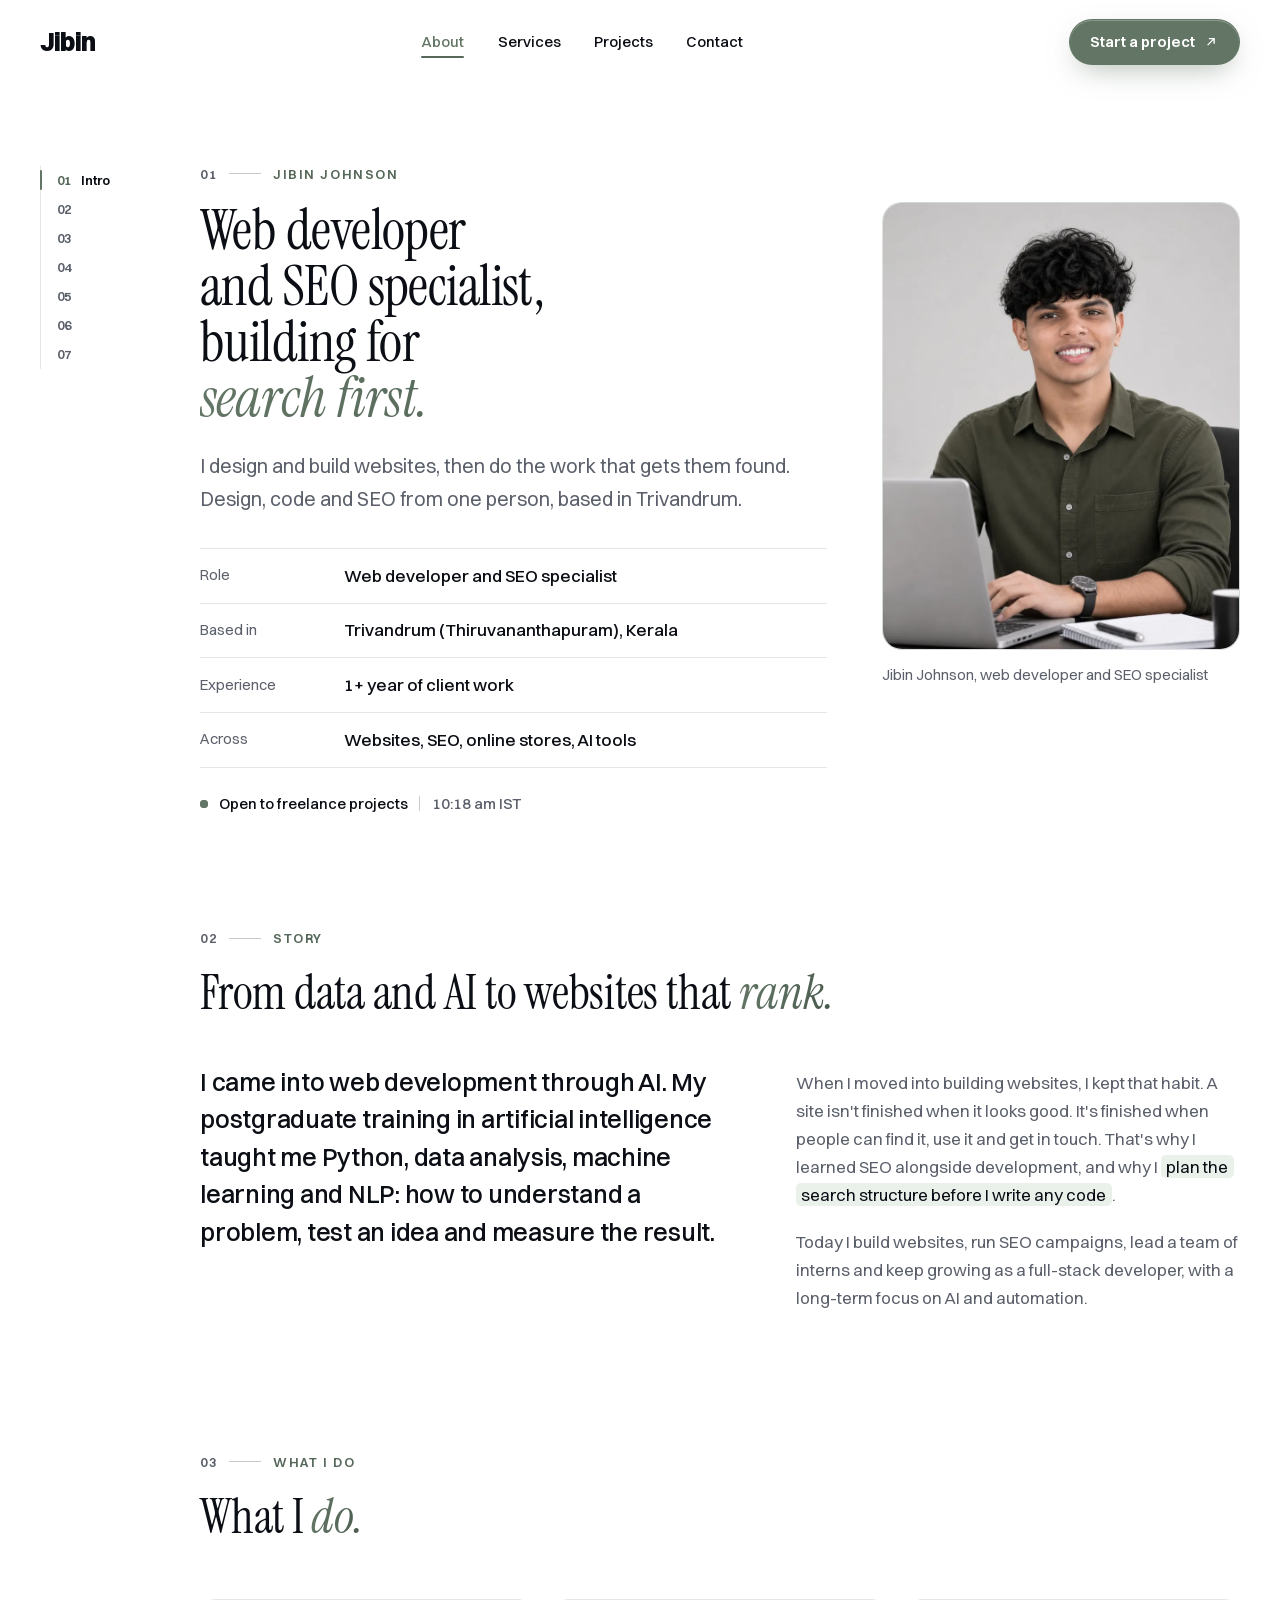
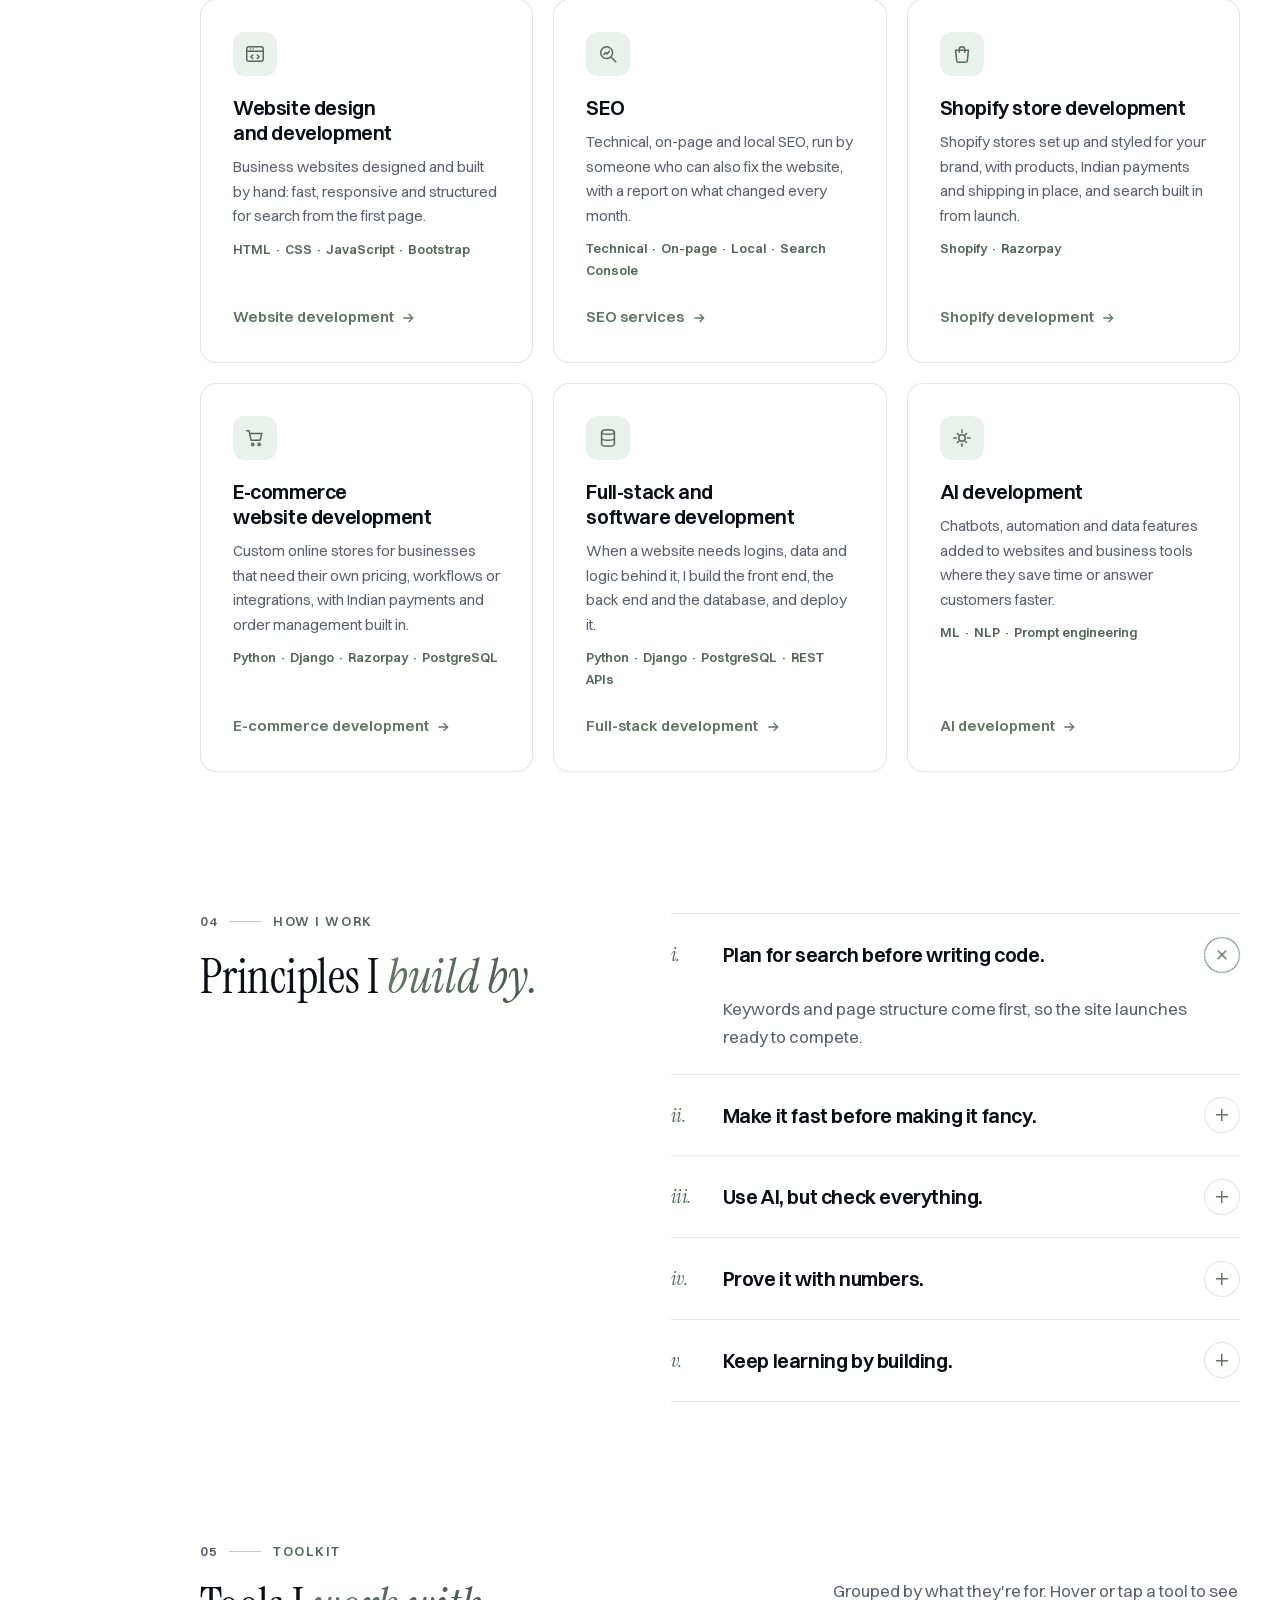
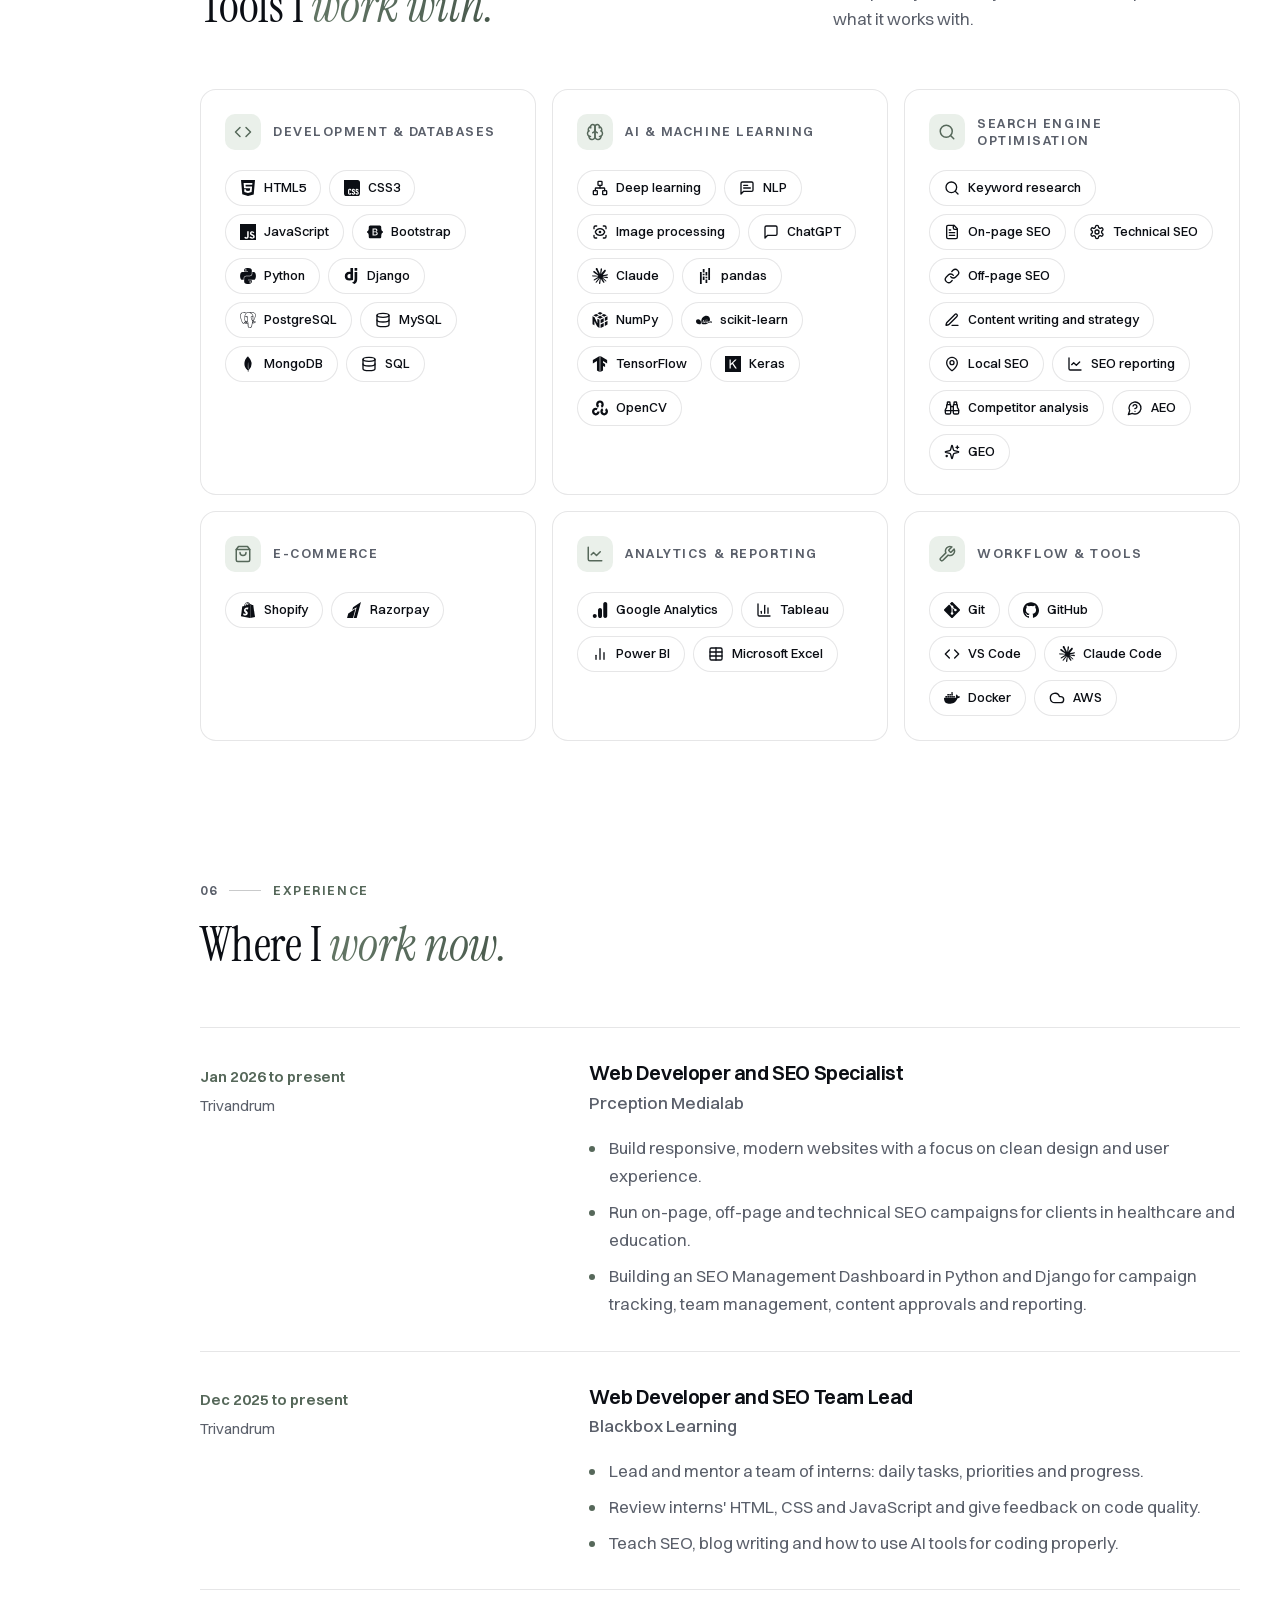
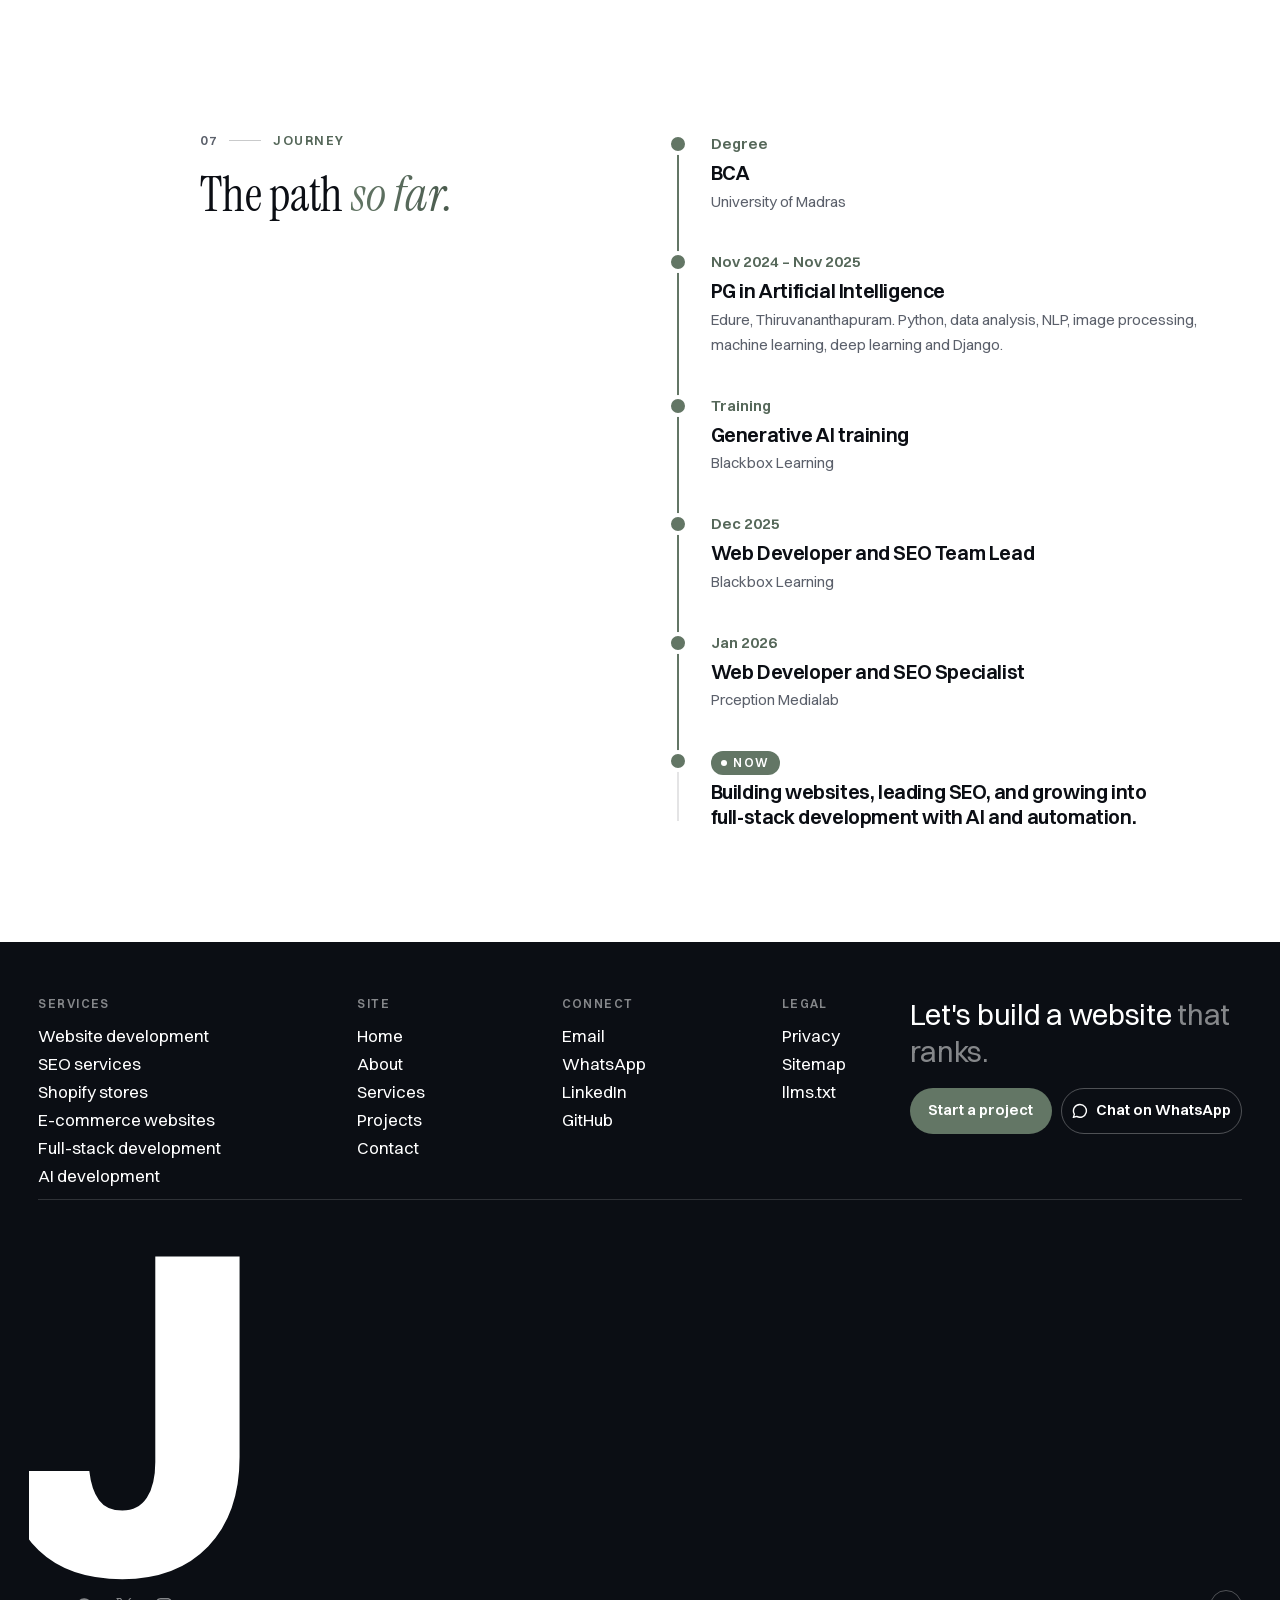
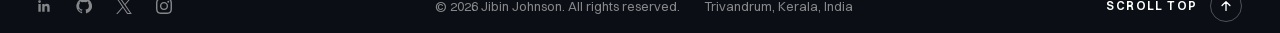
==== about/index.html @ 83ffc06e "Site-wide consistency audit, footer alignment, Process wave, Stack section - Footer: equal left/righ" ====
<!DOCTYPE html>
<html lang="en-IN">
<head>
<meta charset="utf-8">
<script async src="https://www.googletagmanager.com/gtm.js?id=GTM-P5QZBS27"></script>
<script>
  window.dataLayer = window.dataLayer || [];
  function gtag(){dataLayer.push(arguments);}
  gtag('js', new Date());
</script>
<meta name="viewport" content="width=device-width, initial-scale=1">
<title>About | Web Developer &amp; SEO Specialist in Trivandrum</title>
<meta name="description" content="Web developer and SEO specialist in Trivandrum, Kerala. BCA graduate with a postgraduate diploma in AI, building SEO-first websites and web applications.">
<meta name="robots" content="index, follow, max-image-preview:large">
<link rel="canonical" href="https://jibinjohnson.in/about/">
<meta name="author" content="Jibin Johnson">
<meta name="theme-color" content="#FFFFFF">
<meta property="og:type" content="website">
<meta property="og:locale" content="en_IN">
<meta property="og:site_name" content="Jibin Johnson">
<meta property="og:title" content="About | Web Developer &amp; SEO Specialist in Trivandrum">
<meta property="og:description" content="Web developer and SEO specialist in Trivandrum, Kerala. BCA graduate with a postgraduate diploma in AI, building SEO-first websites and web applications.">
<meta property="og:url" content="https://jibinjohnson.in/about/">
<meta property="og:image" content="https://jibinjohnson.in/assets/img/og.png?v=2">
<meta property="og:image:width" content="1200">
<meta property="og:image:height" content="630">
<meta name="twitter:card" content="summary_large_image">
<link rel="icon" href="../assets/img/favicon.svg?v=2" type="image/svg+xml">
<link rel="preload" href="../assets/fonts/Switzer-Variable.woff2" as="font" type="font/woff2" crossorigin>
<link rel="preload" href="../assets/fonts/InstrumentSerif-Regular.woff2" as="font" type="font/woff2" crossorigin>
<link rel="stylesheet" href="../assets/css/main.css?v=200">
<link rel="stylesheet" href="../assets/css/about.css?v=19">
<script>document.documentElement.className='js'</script>
<script type="application/ld+json">{"@context":"https://schema.org","@graph":[{"@type":"WebSite","@id":"https://jibinjohnson.in/#website","url":"https://jibinjohnson.in/","name":"Jibin Johnson","inLanguage":"en-IN","publisher":{"@id":"https://jibinjohnson.in/#person"}},{"@type":"Person","@id":"https://jibinjohnson.in/#person","name":"Jibin Johnson","url":"https://jibinjohnson.in/","image":"https://jibinjohnson.in/assets/img/about-portrait.webp","jobTitle":"Web Developer and SEO Specialist","email":"jibinjohnsoninfo@gmail.com","telephone":"+917736208172","address":{"@type":"PostalAddress","addressLocality":"Thiruvananthapuram","addressRegion":"Kerala","addressCountry":"IN"},"worksFor":[{"@type":"Organization","name":"Prception Medialab","url":"https://prception.in/"},{"@type":"Organization","name":"Blackbox Learning","url":"https://blackboxlearning.in/"}],"alumniOf":[{"@type":"CollegeOrUniversity","name":"University of Madras"},{"@type":"EducationalOrganization","name":"Edure"}],"knowsAbout":["Web development","Search engine optimisation","Shopify","E-commerce development","Python","Django","Machine learning","Artificial intelligence"],"sameAs":["https://www.linkedin.com/in/jibinjohnson/","https://github.com/Jibinjohnson11","https://x.com/jibinjohnsonn","https://www.instagram.com/jibinjohnson.in/"]},{"@type":"AboutPage","@id":"https://jibinjohnson.in/about/#webpage","url":"https://jibinjohnson.in/about/","name":"About | Web Developer & SEO Specialist in Trivandrum","description":"Web developer and SEO specialist in Trivandrum, Kerala. BCA graduate with a postgraduate diploma in AI, building SEO-first websites and web applications.","isPartOf":{"@id":"https://jibinjohnson.in/#website"},"inLanguage":"en-IN","mainEntity":{"@id":"https://jibinjohnson.in/#person"}},{"@type":"BreadcrumbList","itemListElement":[{"@type":"ListItem","position":1,"name":"Home","item":"https://jibinjohnson.in/"},{"@type":"ListItem","position":2,"name":"About","item":"https://jibinjohnson.in/about/"}]}]}</script>
</head>
<body>
<a class="skip" href="#main">Skip to content</a>
<header class="head"><div class="head-in">
<a class="brand" href="../" aria-label="Jibin Johnson, home">Jibin</a>
<nav class="nav" aria-label="Main"><a href="../about/" aria-current="page">About</a><a href="../services/">Services</a><a href="../projects/">Projects</a><a href="../contact/">Contact</a></nav>
<a class="btn btn-fill" href="../contact/">Start a project <svg class="arrow" viewBox="0 0 24 24" fill="none" stroke="currentColor" stroke-width="2" aria-hidden="true"><path d="M7 17 17 7M9 7h8v8"/></svg></a>
<button class="burger" aria-label="Menu" aria-expanded="false" aria-controls="sheet"></button>
</div></header>
<div class="sheet" id="sheet"><a href="../">Home</a><a href="../about/" aria-current="page">About</a><a href="../services/">Services</a><a href="../projects/">Projects</a><a href="../contact/">Contact</a></div>
<main id="main" class="ab">
<nav class="ab-index" aria-label="On this page"><ol>
<li><a href="#intro"><span class="n">01</span><span class="t">Intro</span></a></li>
<li><a href="#story"><span class="n">02</span><span class="t">Story</span></a></li>
<li><a href="#services"><span class="n">03</span><span class="t">What I do</span></a></li>
<li><a href="#principles"><span class="n">04</span><span class="t">How I work</span></a></li>
<li><a href="#toolkit"><span class="n">05</span><span class="t">Toolkit</span></a></li>
<li><a href="#experience"><span class="n">06</span><span class="t">Experience</span></a></li>
<li><a href="#journey"><span class="n">07</span><span class="t">Journey</span></a></li>
</ol></nav>
<div class="ab-body">

<section class="hero sub ab-intro" id="intro"><div class="wrap">
<div class="ab-intro-copy">
<p class="eyebrow"><span>01</span>Jibin Johnson</p>
<h1><span class="ln"><span>Web developer</span></span> <span class="ln"><span>and SEO specialist,</span></span> <span class="ln"><span>building for</span></span> <span class="ln it"><span>search first.</span></span></h1>
<p class="lede">I design and build websites, then do the work that gets them found. Design, code and SEO from one person, based in Trivandrum.</p>
<dl class="ab-facts">
<div><dt>Role</dt><dd>Web developer and SEO specialist</dd></div>
<div><dt>Based in</dt><dd>Trivandrum (Thiruvananthapuram), Kerala</dd></div>
<div><dt>Experience</dt><dd>1+ year of client work</dd></div>
<div><dt>Across</dt><dd>Websites, SEO, online stores, AI tools</dd></div>
</dl>
<p class="ab-status"><span class="ab-dot" aria-hidden="true"></span>Open to freelance projects<span class="ab-sep" aria-hidden="true"></span><span class="ab-time" data-ist>IST</span></p>
</div>
<figure class="ab-photo">
<div class="ab-frame"><img src="../assets/img/about-portrait.webp" width="800" height="1000" alt="Jibin Johnson, web developer and SEO specialist in Trivandrum" fetchpriority="high"></div>
<figcaption>Jibin Johnson, web developer and SEO specialist</figcaption>
</figure>
</div></section>

<section class="sec" id="story"><div class="wrap">
<p class="eyebrow"><span>02</span>Story</p>
<h2>From data and AI to websites that <span class="it">rank.</span></h2>
<div class="ab-story">
<p class="ab-lead">I came into web development through AI. My postgraduate training in artificial intelligence taught me Python, data analysis, machine learning and NLP: how to understand a problem, test an idea and measure the result.</p>
<div class="ab-story-more">
<p>When I moved into building websites, I kept that habit. A site isn't finished when it looks good. It's finished when people can find it, use it and get in touch. That's why I learned SEO alongside development, and why I <mark>plan the search structure before I write any code</mark>.</p>
<p>Today I build websites, run SEO campaigns, lead a team of interns and keep growing as a full-stack developer, with a long-term focus on AI and automation.</p>
</div>
</div>
</div></section>

<section class="sec" id="services"><div class="wrap">
<p class="eyebrow"><span>03</span>What I do</p>
<h2>What I <span class="it">do.</span></h2>
<ul class="ab-bento">
<li><a href="../website-development-kerala/">
<span class="ab-ic" aria-hidden="true"><svg viewBox="0 0 24 24" fill="none" stroke="currentColor" stroke-width="1.6" stroke-linecap="round" stroke-linejoin="round"><rect x="3" y="4" width="18" height="16" rx="2.5"/><path d="M3 9h18M7 6.5h.01M10 6.5h.01M9.5 13l-2 2 2 2M14.5 13l2 2-2 2"/></svg></span>
<h3>Website design and development</h3>
<p>Business websites designed and built by hand: fast, responsive and structured for search from the first page.</p>
<p class="ab-tags">HTML · CSS · JavaScript · Bootstrap</p>
<span class="ab-go">Website development<svg viewBox="0 0 24 24" fill="none" stroke="currentColor" stroke-width="2" aria-hidden="true"><path d="M5 12h14M13 6l6 6-6 6"/></svg></span>
</a></li>
<li><a href="../seo-services-kerala/">
<span class="ab-ic" aria-hidden="true"><svg viewBox="0 0 24 24" fill="none" stroke="currentColor" stroke-width="1.6" stroke-linecap="round" stroke-linejoin="round"><circle cx="10.5" cy="10.5" r="6.5"/><path d="m15.5 15.5 5 5M7.5 12.5l2-2 1.5 1.5 2.5-3"/></svg></span>
<h3>SEO</h3>
<p>Technical, on-page and local SEO, run by someone who can also fix the website, with a report on what changed every month.</p>
<p class="ab-tags">Technical · On-page · Local · Search Console</p>
<span class="ab-go">SEO services<svg viewBox="0 0 24 24" fill="none" stroke="currentColor" stroke-width="2" aria-hidden="true"><path d="M5 12h14M13 6l6 6-6 6"/></svg></span>
</a></li>
<li><a href="../shopify-developer-kerala/">
<span class="ab-ic" aria-hidden="true"><svg viewBox="0 0 24 24" fill="none" stroke="currentColor" stroke-width="1.6" stroke-linecap="round" stroke-linejoin="round"><path d="M5 8h14l-1.2 11.2a2 2 0 0 1-2 1.8H8.2a2 2 0 0 1-2-1.8z"/><path d="M9 10V7a3 3 0 0 1 6 0v3"/></svg></span>
<h3>Shopify store development</h3>
<p>Shopify stores set up and styled for your brand, with products, Indian payments and shipping in place, and search built in from launch.</p>
<p class="ab-tags">Shopify · Razorpay</p>
<span class="ab-go">Shopify development<svg viewBox="0 0 24 24" fill="none" stroke="currentColor" stroke-width="2" aria-hidden="true"><path d="M5 12h14M13 6l6 6-6 6"/></svg></span>
</a></li>
<li><a href="../ecommerce-website-development-kerala/">
<span class="ab-ic" aria-hidden="true"><svg viewBox="0 0 24 24" fill="none" stroke="currentColor" stroke-width="1.6" stroke-linecap="round" stroke-linejoin="round"><path d="M3 4h2.5l2.2 10.5h9.8L19.5 7H6.6"/><circle cx="9.5" cy="19" r="1.3"/><circle cx="16.5" cy="19" r="1.3"/></svg></span>
<h3>E-commerce website development</h3>
<p>Custom online stores for businesses that need their own pricing, workflows or integrations, with Indian payments and order management built in.</p>
<p class="ab-tags">Python · Django · Razorpay · PostgreSQL</p>
<span class="ab-go">E-commerce development<svg viewBox="0 0 24 24" fill="none" stroke="currentColor" stroke-width="2" aria-hidden="true"><path d="M5 12h14M13 6l6 6-6 6"/></svg></span>
</a></li>
<li><a href="../full-stack-developer-kerala/">
<span class="ab-ic" aria-hidden="true"><svg viewBox="0 0 24 24" fill="none" stroke="currentColor" stroke-width="1.6" stroke-linecap="round" stroke-linejoin="round"><ellipse cx="12" cy="5.5" rx="7" ry="2.5"/><path d="M5 5.5v6.5c0 1.4 3.1 2.5 7 2.5s7-1.1 7-2.5V5.5M5 12v6.5C5 19.9 8.1 21 12 21s7-1.1 7-2.5V12"/></svg></span>
<h3>Full-stack and software development</h3>
<p>When a website needs logins, data and logic behind it, I build the front end, the back end and the database, and deploy it.</p>
<p class="ab-tags">Python · Django · PostgreSQL · REST APIs</p>
<span class="ab-go">Full-stack development<svg viewBox="0 0 24 24" fill="none" stroke="currentColor" stroke-width="2" aria-hidden="true"><path d="M5 12h14M13 6l6 6-6 6"/></svg></span>
</a></li>
<li><a href="../ai-developer-kerala/">
<span class="ab-ic" aria-hidden="true"><svg viewBox="0 0 24 24" fill="none" stroke="currentColor" stroke-width="1.6" stroke-linecap="round" stroke-linejoin="round"><path d="M12 3v3M12 18v3M3 12h3M18 12h3M7 7l1.5 1.5M15.5 15.5 17 17M17 7l-1.5 1.5M8.5 15.5 7 17"/><circle cx="12" cy="12" r="3.5"/></svg></span>
<h3>AI development</h3>
<p>Chatbots, automation and data features added to websites and business tools where they save time or answer customers faster.</p>
<p class="ab-tags">ML · NLP · Prompt engineering</p>
<span class="ab-go">AI development<svg viewBox="0 0 24 24" fill="none" stroke="currentColor" stroke-width="2" aria-hidden="true"><path d="M5 12h14M13 6l6 6-6 6"/></svg></span>
</a></li>
</ul>
</div></section>

<section class="sec" id="principles"><div class="wrap ab-split">
<div class="ab-split-head">
<p class="eyebrow"><span>04</span>How I work</p>
<h2>Principles I <span class="it">build by.</span></h2>
</div>
<ol class="ab-acc">
<li><h3><button type="button" aria-expanded="true" aria-controls="pr-1" id="pr-1-b"><span class="ab-rn" aria-hidden="true">i.</span>Plan for search before writing code.</button></h3>
<div class="ab-panel" id="pr-1" role="region" aria-labelledby="pr-1-b"><div><p>Keywords and page structure come first, so the site launches ready to compete.</p></div></div></li>
<li><h3><button type="button" aria-expanded="false" aria-controls="pr-2" id="pr-2-b"><span class="ab-rn" aria-hidden="true">ii.</span>Make it fast before making it fancy.</button></h3>
<div class="ab-panel" id="pr-2" role="region" aria-labelledby="pr-2-b"><div><p>Speed and clarity matter more to visitors and to Google than effects.</p></div></div></li>
<li><h3><button type="button" aria-expanded="false" aria-controls="pr-3" id="pr-3-b"><span class="ab-rn" aria-hidden="true">iii.</span>Use AI, but check everything.</button></h3>
<div class="ab-panel" id="pr-3" role="region" aria-labelledby="pr-3-b"><div><p>AI tools help me research and build faster; every decision and every line is reviewed by me.</p></div></div></li>
<li><h3><button type="button" aria-expanded="false" aria-controls="pr-4" id="pr-4-b"><span class="ab-rn" aria-hidden="true">iv.</span>Prove it with numbers.</button></h3>
<div class="ab-panel" id="pr-4" role="region" aria-labelledby="pr-4-b"><div><p>Rankings, clicks and enquiries, reported honestly.</p></div></div></li>
<li><h3><button type="button" aria-expanded="false" aria-controls="pr-5" id="pr-5-b"><span class="ab-rn" aria-hidden="true">v.</span>Keep learning by building.</button></h3>
<div class="ab-panel" id="pr-5" role="region" aria-labelledby="pr-5-b"><div><p>Every project teaches something the next one uses.</p></div></div></li>
</ol>
</div></section>

<section class="sec" id="toolkit"><div class="wrap">
<div class="tg-head">
<div>
<p class="eyebrow"><span>05</span>Toolkit</p>
<h2>Tools I <span class="it">work with.</span></h2>
</div>
<div class="tg-aside">
<p class="ab-note">Grouped by what they're for. Hover or tap a tool to see what it works with.</p>
</div>
</div>
<div class="ab-tools tg-grid">
<div class="ab-group tg-card g-dev"><div class="tg-top"><span class="tg-ic" aria-hidden="true"><svg focusable="false"><use href="../assets/img/tools.svg?v=10#lu-code"/></svg></span><h3>Development &amp; databases</h3></div><ul class="ab-chips">
<li><button type="button" class="chip" aria-pressed="false" data-t="html"><svg class="tk-i" aria-hidden="true" focusable="false"><use href="../assets/img/tools.svg?v=10#html5"/></svg>HTML5</button></li><li><button type="button" class="chip" aria-pressed="false" data-t="css"><svg class="tk-i" aria-hidden="true" focusable="false"><use href="../assets/img/tools.svg?v=10#css"/></svg>CSS3</button></li><li><button type="button" class="chip" aria-pressed="false" data-t="js"><svg class="tk-i" aria-hidden="true" focusable="false"><use href="../assets/img/tools.svg?v=10#javascript"/></svg>JavaScript</button></li><li><button type="button" class="chip" aria-pressed="false" data-t="bootstrap"><svg class="tk-i" aria-hidden="true" focusable="false"><use href="../assets/img/tools.svg?v=10#bootstrap"/></svg>Bootstrap</button></li><li><button type="button" class="chip" aria-pressed="false" data-t="python"><svg class="tk-i" aria-hidden="true" focusable="false"><use href="../assets/img/tools.svg?v=10#python"/></svg>Python</button></li><li><button type="button" class="chip" aria-pressed="false" data-t="django"><svg class="tk-i" aria-hidden="true" focusable="false"><use href="../assets/img/tools.svg?v=10#django"/></svg>Django</button></li><li><button type="button" class="chip" aria-pressed="false" data-t="postgres"><svg class="tk-i" aria-hidden="true" focusable="false"><use href="../assets/img/tools.svg?v=10#postgresql"/></svg>PostgreSQL</button></li><li><button type="button" class="chip" aria-pressed="false" data-t="mysql"><svg class="tk-i" aria-hidden="true" focusable="false"><use href="../assets/img/tools.svg?v=10#lu-database"/></svg>MySQL</button></li><li><button type="button" class="chip" aria-pressed="false" data-t="mongo"><svg class="tk-i" aria-hidden="true" focusable="false"><use href="../assets/img/tools.svg?v=10#mongodb"/></svg>MongoDB</button></li><li><button type="button" class="chip" aria-pressed="false" data-t="sql"><svg class="tk-i" aria-hidden="true" focusable="false"><use href="../assets/img/tools.svg?v=10#lu-database"/></svg>SQL</button></li></ul></div>
<div class="ab-group tg-card g-ai"><div class="tg-top"><span class="tg-ic" aria-hidden="true"><svg focusable="false"><use href="../assets/img/tools.svg?v=10#lu-brain"/></svg></span><h3>AI &amp; machine learning</h3></div><ul class="ab-chips">
<li><button type="button" class="chip" aria-pressed="false" data-t="deeplearning"><svg class="tk-i" aria-hidden="true" focusable="false"><use href="../assets/img/tools.svg?v=10#lu-network"/></svg>Deep learning</button></li><li><button type="button" class="chip" aria-pressed="false" data-t="nlp" title="Natural language processing"><svg class="tk-i" aria-hidden="true" focusable="false"><use href="../assets/img/tools.svg?v=10#lu-message-square-text"/></svg>NLP<span class="sr"> (natural language processing)</span></button></li><li><button type="button" class="chip" aria-pressed="false" data-t="imageproc"><svg class="tk-i" aria-hidden="true" focusable="false"><use href="../assets/img/tools.svg?v=10#lu-scan-eye"/></svg>Image processing</button></li><li><button type="button" class="chip" aria-pressed="false" data-t="chatgpt"><svg class="tk-i" aria-hidden="true" focusable="false"><use href="../assets/img/tools.svg?v=10#lu-message-square"/></svg>ChatGPT</button></li><li><button type="button" class="chip" aria-pressed="false" data-t="claude"><svg class="tk-i" aria-hidden="true" focusable="false"><use href="../assets/img/tools.svg?v=10#claude"/></svg>Claude</button></li><li><button type="button" class="chip" aria-pressed="false" data-t="pandas"><svg class="tk-i" aria-hidden="true" focusable="false"><use href="../assets/img/tools.svg?v=10#pandas"/></svg>pandas</button></li><li><button type="button" class="chip" aria-pressed="false" data-t="numpy"><svg class="tk-i" aria-hidden="true" focusable="false"><use href="../assets/img/tools.svg?v=10#numpy"/></svg>NumPy</button></li><li><button type="button" class="chip" aria-pressed="false" data-t="sklearn"><svg class="tk-i" aria-hidden="true" focusable="false"><use href="../assets/img/tools.svg?v=10#scikitlearn"/></svg>scikit-learn</button></li><li><button type="button" class="chip" aria-pressed="false" data-t="tensorflow"><svg class="tk-i" aria-hidden="true" focusable="false"><use href="../assets/img/tools.svg?v=10#tensorflow"/></svg>TensorFlow</button></li><li><button type="button" class="chip" aria-pressed="false" data-t="keras"><svg class="tk-i" aria-hidden="true" focusable="false"><use href="../assets/img/tools.svg?v=10#keras"/></svg>Keras</button></li><li><button type="button" class="chip" aria-pressed="false" data-t="opencv"><svg class="tk-i" aria-hidden="true" focusable="false"><use href="../assets/img/tools.svg?v=10#opencv"/></svg>OpenCV</button></li></ul></div>
<div class="ab-group tg-card g-seo"><div class="tg-top"><span class="tg-ic" aria-hidden="true"><svg focusable="false"><use href="../assets/img/tools.svg?v=10#lu-search"/></svg></span><h3>Search engine optimisation</h3></div><ul class="ab-chips">
<li><button type="button" class="chip" aria-pressed="false" data-t="kw"><svg class="tk-i" aria-hidden="true" focusable="false"><use href="../assets/img/tools.svg?v=10#lu-search"/></svg>Keyword research</button></li><li><button type="button" class="chip" aria-pressed="false" data-t="onpage"><svg class="tk-i" aria-hidden="true" focusable="false"><use href="../assets/img/tools.svg?v=10#lu-file-text"/></svg>On-page SEO</button></li><li><button type="button" class="chip" aria-pressed="false" data-t="techseo"><svg class="tk-i" aria-hidden="true" focusable="false"><use href="../assets/img/tools.svg?v=10#lu-settings"/></svg>Technical SEO</button></li><li><button type="button" class="chip" aria-pressed="false" data-t="offpage"><svg class="tk-i" aria-hidden="true" focusable="false"><use href="../assets/img/tools.svg?v=10#lu-link"/></svg>Off-page SEO</button></li><li><button type="button" class="chip" aria-pressed="false" data-t="content"><svg class="tk-i" aria-hidden="true" focusable="false"><use href="../assets/img/tools.svg?v=10#lu-pen-line"/></svg>Content writing and strategy</button></li><li><button type="button" class="chip" aria-pressed="false" data-t="local"><svg class="tk-i" aria-hidden="true" focusable="false"><use href="../assets/img/tools.svg?v=10#lu-map-pin"/></svg>Local SEO</button></li><li><button type="button" class="chip" aria-pressed="false" data-t="seoreport"><svg class="tk-i" aria-hidden="true" focusable="false"><use href="../assets/img/tools.svg?v=10#lu-chart-line"/></svg>SEO reporting</button></li><li><button type="button" class="chip" aria-pressed="false" data-t="competitor"><svg class="tk-i" aria-hidden="true" focusable="false"><use href="../assets/img/tools.svg?v=10#lu-binoculars"/></svg>Competitor analysis</button></li><li><button type="button" class="chip" aria-pressed="false" data-t="aeo"><svg class="tk-i" aria-hidden="true" focusable="false"><use href="../assets/img/tools.svg?v=10#lu-message-circle-question"/></svg>AEO</button></li><li><button type="button" class="chip" aria-pressed="false" data-t="geo"><svg class="tk-i" aria-hidden="true" focusable="false"><use href="../assets/img/tools.svg?v=10#lu-sparkles"/></svg>GEO</button></li></ul></div>
<div class="ab-group tg-card g-ecom"><div class="tg-top"><span class="tg-ic" aria-hidden="true"><svg focusable="false"><use href="../assets/img/tools.svg?v=10#lu-shopping-bag"/></svg></span><h3>E-commerce</h3></div><ul class="ab-chips">
<li><button type="button" class="chip" aria-pressed="false" data-t="shopify"><svg class="tk-i" aria-hidden="true" focusable="false"><use href="../assets/img/tools.svg?v=10#shopify"/></svg>Shopify</button></li><li><button type="button" class="chip" aria-pressed="false" data-t="razorpay"><svg class="tk-i" aria-hidden="true" focusable="false"><use href="../assets/img/tools.svg?v=10#razorpay"/></svg>Razorpay</button></li></ul></div>
<div class="ab-group tg-card g-an"><div class="tg-top"><span class="tg-ic" aria-hidden="true"><svg focusable="false"><use href="../assets/img/tools.svg?v=10#lu-chart-line"/></svg></span><h3>Analytics &amp; reporting</h3></div><ul class="ab-chips">
<li><button type="button" class="chip" aria-pressed="false" data-t="ga"><svg class="tk-i" aria-hidden="true" focusable="false"><use href="../assets/img/tools.svg?v=10#googleanalytics"/></svg>Google Analytics</button></li><li><button type="button" class="chip" aria-pressed="false" data-t="tableau"><svg class="tk-i" aria-hidden="true" focusable="false"><use href="../assets/img/tools.svg?v=10#lu-chart-column"/></svg>Tableau</button></li><li><button type="button" class="chip" aria-pressed="false" data-t="powerbi"><svg class="tk-i" aria-hidden="true" focusable="false"><use href="../assets/img/tools.svg?v=10#lu-chart-no-axes-column"/></svg>Power BI</button></li><li><button type="button" class="chip" aria-pressed="false" data-t="excel"><svg class="tk-i" aria-hidden="true" focusable="false"><use href="../assets/img/tools.svg?v=10#lu-table"/></svg>Microsoft Excel</button></li></ul></div>
<div class="ab-group tg-card g-ops"><div class="tg-top"><span class="tg-ic" aria-hidden="true"><svg focusable="false"><use href="../assets/img/tools.svg?v=10#lu-wrench"/></svg></span><h3>Workflow &amp; tools</h3></div><ul class="ab-chips">
<li><button type="button" class="chip" aria-pressed="false" data-t="git"><svg class="tk-i" aria-hidden="true" focusable="false"><use href="../assets/img/tools.svg?v=10#git"/></svg>Git</button></li><li><button type="button" class="chip" aria-pressed="false" data-t="github"><svg class="tk-i" aria-hidden="true" focusable="false"><use href="../assets/img/tools.svg?v=10#github"/></svg>GitHub</button></li><li><button type="button" class="chip" aria-pressed="false" data-t="vscode"><svg class="tk-i" aria-hidden="true" focusable="false"><use href="../assets/img/tools.svg?v=10#lu-code"/></svg>VS Code</button></li><li><button type="button" class="chip" aria-pressed="false" data-t="claudecode"><svg class="tk-i" aria-hidden="true" focusable="false"><use href="../assets/img/tools.svg?v=10#claude"/></svg>Claude Code</button></li><li><button type="button" class="chip" aria-pressed="false" data-t="docker"><svg class="tk-i" aria-hidden="true" focusable="false"><use href="../assets/img/tools.svg?v=10#docker"/></svg>Docker</button></li><li><button type="button" class="chip" aria-pressed="false" data-t="aws"><svg class="tk-i" aria-hidden="true" focusable="false"><use href="../assets/img/tools.svg?v=10#lu-cloud"/></svg>AWS</button></li></ul></div>
</div>
</div></section>

<section class="sec" id="experience"><div class="wrap">
<p class="eyebrow"><span>06</span>Experience</p>
<h2>Where I <span class="it">work now.</span></h2>
<ol class="ab-jobs">
<li>
<div class="ab-job-meta"><p class="ab-when">Jan 2026 to present</p><p>Trivandrum</p></div>
<div><h3>Web Developer and SEO Specialist</h3><p class="ab-co">Prception Medialab</p>
<ul class="ab-bul">
<li>Build responsive, modern websites with a focus on clean design and user experience.</li>
<li>Run on-page, off-page and technical SEO campaigns for clients in healthcare and education.</li>
<li>Building an SEO Management Dashboard in Python and Django for campaign tracking, team management, content approvals and reporting.</li>
</ul></div>
</li>
<li>
<div class="ab-job-meta"><p class="ab-when">Dec 2025 to present</p><p>Trivandrum</p></div>
<div><h3>Web Developer and SEO Team Lead</h3><p class="ab-co">Blackbox Learning</p>
<ul class="ab-bul">
<li>Lead and mentor a team of interns: daily tasks, priorities and progress.</li>
<li>Review interns' HTML, CSS and JavaScript and give feedback on code quality.</li>
<li>Teach SEO, blog writing and how to use AI tools for coding properly.</li>
</ul></div>
</li>
</ol>
</div></section>

<section class="sec" id="journey"><div class="wrap ab-split">
<div class="ab-split-head">
<p class="eyebrow"><span>07</span>Journey</p>
<h2>The path <span class="it">so far.</span></h2>
</div>
<ol class="ab-line">
<li><p class="ab-when">Degree</p><h3>BCA</h3><p>University of Madras</p></li>
<li><p class="ab-when">Nov 2024 – Nov 2025</p><h3>PG in Artificial Intelligence</h3><p>Edure, Thiruvananthapuram. Python, data analysis, NLP, image processing, machine learning, deep learning and Django.</p></li>
<li><p class="ab-when">Training</p><h3>Generative AI training</h3><p>Blackbox Learning</p></li>
<li><p class="ab-when">Dec 2025</p><h3>Web Developer and SEO Team Lead</h3><p>Blackbox Learning</p></li>
<li><p class="ab-when">Jan 2026</p><h3>Web Developer and SEO Specialist</h3><p>Prception Medialab</p></li>
<li class="now"><p class="ab-when"><span class="ab-badge">Now</span></p><h3>Building websites, leading SEO, and growing into full-stack development with AI and automation.</h3></li>
</ol>
</div></section>

</div>
</main>

<section class="end">
<div class="wrap">
<footer class="foot">
<div class="foot-top">
<div class="foot-nav">
<div><h3>Services</h3><ul><li><a href="../website-development-kerala/">Website development</a></li><li><a href="../seo-services-kerala/">SEO services</a></li><li><a href="../shopify-developer-kerala/">Shopify stores</a></li><li><a href="../ecommerce-website-development-kerala/">E-commerce websites</a></li><li><a href="../full-stack-developer-kerala/">Full-stack development</a></li><li><a href="../ai-developer-kerala/">AI development</a></li></ul></div>
<div><h3>Site</h3><ul><li><a href="../">Home</a></li><li><a href="../about/">About</a></li><li><a href="../services/">Services</a></li><li><a href="../projects/">Projects</a></li><li><a href="../contact/">Contact</a></li></ul></div>
<div><h3>Connect</h3><ul><li><a href="mailto:jibinjohnsoninfo@gmail.com">Email</a></li><li><a href="https://wa.me/917736208172?text=Hi%20Jibin%2C%20I%27d%20like%20to%20talk%20about%20a%20project." target="_blank" rel="noopener">WhatsApp</a></li><li><a href="https://www.linkedin.com/in/jibinjohnson/" target="_blank" rel="noopener">LinkedIn</a></li><li><a href="https://github.com/Jibinjohnson11" target="_blank" rel="noopener">GitHub</a></li></ul></div>
<div><h3>Legal</h3><ul><li><a href="../privacy/">Privacy</a></li><li><a href="../sitemap.xml">Sitemap</a></li><li><a href="../llms.txt">llms.txt</a></li></ul></div>
</div>
<div class="foot-cta"><p class="foot-cta-title">Let's build a website <span class="muted">that ranks.</span></p><div class="cta-row"><a class="btn btn-fill" href="../contact/">Start a project</a><a class="btn btn-line" href="https://wa.me/917736208172?text=Hi%20Jibin%2C%20I%27d%20like%20to%20talk%20about%20a%20project." target="_blank" rel="noopener"><svg viewBox="0 0 16 16" fill="none" stroke="currentColor" stroke-width="1.4" aria-hidden="true"><path d="M8 1.5a6.5 6.5 0 0 0-5.6 9.8l-.9 3.2 3.3-.9A6.5 6.5 0 1 0 8 1.5z"/></svg>Chat on WhatsApp</a></div></div>
</div>
<div class="wm" role="img" aria-label="JIBIN">JIBIN</div>
<div class="legal"><ul class="social"><li><a href="https://www.linkedin.com/in/jibinjohnson/" target="_blank" rel="noopener" aria-label="LinkedIn"><svg viewBox="0 0 24 24" fill="currentColor" aria-hidden="true"><path d="M20.45 20.45h-3.56v-5.57c0-1.33-.02-3.04-1.85-3.04-1.85 0-2.14 1.45-2.14 2.94v5.67H9.35V9h3.41v1.56h.05c.48-.9 1.64-1.85 3.37-1.85 3.6 0 4.27 2.37 4.27 5.46v6.28zM5.34 7.43a2.06 2.06 0 1 1 0-4.13 2.06 2.06 0 0 1 0 4.13zM7.12 20.45H3.56V9h3.56v11.45z"/></svg></a></li><li><a href="https://github.com/Jibinjohnson11" target="_blank" rel="noopener" aria-label="GitHub"><svg viewBox="0 0 24 24" fill="currentColor" aria-hidden="true"><path d="M12 .5a11.5 11.5 0 0 0-3.64 22.41c.58.1.79-.25.79-.56v-2c-3.2.7-3.88-1.37-3.88-1.37-.52-1.33-1.28-1.69-1.28-1.69-1.04-.71.08-.7.08-.7 1.15.08 1.76 1.19 1.76 1.19 1.03 1.76 2.69 1.25 3.35.96.1-.75.4-1.25.73-1.54-2.55-.29-5.24-1.28-5.24-5.69 0-1.26.45-2.29 1.19-3.09-.12-.29-.52-1.46.11-3.05 0 0 .97-.31 3.17 1.18a11 11 0 0 1 5.77 0c2.2-1.49 3.17-1.18 3.17-1.18.63 1.59.23 2.76.11 3.05.74.8 1.19 1.83 1.19 3.09 0 4.42-2.69 5.39-5.26 5.68.41.36.78 1.06.78 2.14v3.17c0 .31.21.67.8.56A11.5 11.5 0 0 0 12 .5z"/></svg></a></li><li><a href="https://x.com/jibinjohnsonn" target="_blank" rel="noopener" aria-label="X"><svg viewBox="0 0 24 24" fill="currentColor" aria-hidden="true"><path d="M14.234 10.162 22.977 0h-2.072l-7.591 8.824L7.251 0H.258l9.168 13.343L.258 24H2.33l8.016-9.318L16.749 24h6.993zm-2.837 3.299-.929-1.329L3.076 1.56h3.182l5.965 8.532.929 1.329 7.754 11.09h-3.182z"/></svg></a></li><li><a href="https://www.instagram.com/jibinjohnson.in/" target="_blank" rel="noopener" aria-label="Instagram"><svg viewBox="0 0 24 24" fill="currentColor" aria-hidden="true"><path d="M7.0301.084c-1.2768.0602-2.1487.264-2.911.5634-.7888.3075-1.4575.72-2.1228 1.3877-.6652.6677-1.075 1.3368-1.3802 2.127-.2954.7638-.4956 1.6365-.552 2.914-.0564 1.2775-.0689 1.6882-.0626 4.947.0062 3.2586.0206 3.6671.0825 4.9473.061 1.2765.264 2.1482.5635 2.9107.308.7889.72 1.4573 1.388 2.1228.6679.6655 1.3365 1.0743 2.1285 1.38.7632.295 1.6361.4961 2.9134.552 1.2773.056 1.6884.069 4.9462.0627 3.2578-.0062 3.668-.0207 4.9478-.0814 1.28-.0607 2.147-.2652 2.9098-.5633.7889-.3086 1.4578-.72 2.1228-1.3881.665-.6682 1.0745-1.3378 1.3795-2.1284.2957-.7632.4966-1.636.552-2.9124.056-1.2809.0692-1.6898.063-4.948-.0063-3.2583-.021-3.6668-.0817-4.9465-.0607-1.2797-.264-2.1487-.5633-2.9117-.3084-.7889-.72-1.4568-1.3876-2.1228C21.2982 1.33 20.628.9208 19.8378.6165 19.074.321 18.2017.1197 16.9244.0645 15.6471.0093 15.236-.005 11.977.0014 8.718.0076 8.31.0215 7.0301.0839m.1402 21.6932c-1.17-.0509-1.8053-.2453-2.2287-.408-.5606-.216-.96-.4771-1.3819-.895-.422-.4178-.6811-.8186-.9-1.378-.1644-.4234-.3624-1.058-.4171-2.228-.0595-1.2645-.072-1.6442-.079-4.848-.007-3.2037.0053-3.583.0607-4.848.05-1.169.2456-1.805.408-2.2282.216-.5613.4762-.96.895-1.3816.4188-.4217.8184-.6814 1.3783-.9003.423-.1651 1.0575-.3614 2.227-.4171 1.2655-.06 1.6447-.072 4.848-.079 3.2033-.007 3.5835.005 4.8495.0608 1.169.0508 1.8053.2445 2.228.408.5608.216.96.4754 1.3816.895.4217.4194.6816.8176.9005 1.3787.1653.4217.3617 1.056.4169 2.2263.0602 1.2655.0739 1.645.0796 4.848.0058 3.203-.0055 3.5834-.061 4.848-.051 1.17-.245 1.8055-.408 2.2294-.216.5604-.4763.96-.8954 1.3814-.419.4215-.8181.6811-1.3783.9-.4224.1649-1.0577.3617-2.2262.4174-1.2656.0595-1.6448.072-4.8493.079-3.2045.007-3.5825-.006-4.848-.0608M16.953 5.5864A1.44 1.44 0 1 0 18.39 4.144a1.44 1.44 0 0 0-1.437 1.4424M5.8385 12.012c.0067 3.4032 2.7706 6.1557 6.173 6.1493 3.4026-.0065 6.157-2.7701 6.1506-6.1733-.0065-3.4032-2.771-6.1565-6.174-6.1498-3.403.0067-6.156 2.771-6.1496 6.1738M8 12.0077a4 4 0 1 1 4.008 3.9921A3.9996 3.9996 0 0 1 8 12.0077"/></svg></a></li></ul><p class="legal-copy"><span>© <span data-year>2026</span> Jibin Johnson. All rights reserved.</span><span>Trivandrum, Kerala, India</span></p><button class="to-top" type="button"><span>Scroll top</span><svg viewBox="0 0 16 16" fill="none" stroke="currentColor" stroke-width="1.5" stroke-linecap="round" stroke-linejoin="round" aria-hidden="true"><path d="M8 13V3M3.5 7.5 8 3l4.5 4.5"/></svg></button></div>
</footer>
</div>
</section>
<a class="wa" href="https://wa.me/917736208172?text=Hi%20Jibin%2C%20I%27d%20like%20to%20talk%20about%20a%20project." target="_blank" rel="noopener" aria-label="Chat on WhatsApp"><svg viewBox="0 0 16 16" fill="none" stroke="currentColor" stroke-width="1.4" aria-hidden="true"><path d="M8 1.5a6.5 6.5 0 0 0-5.6 9.8l-.9 3.2 3.3-.9A6.5 6.5 0 1 0 8 1.5z"/></svg></a>
<script src="../assets/js/main.js?v=44" defer></script>
<script src="../assets/js/vendor/lenis/lenis.min.js?v=1.1.20" defer></script>
<script src="../assets/js/smooth.js?v=4" defer></script>
<script src="../assets/js/footer.js?v=11" defer></script>
<script src="../assets/js/stack-links.js?v=3" defer></script>
<script src="../assets/js/about.js?v=12" defer></script>
</body>
</html>
---- assets/css/main.css ----
/* jibinjohnson.in — light design system
   Palette: white, tint, ink, muted, sage accent (see :root)
   Type: two families only. Instrument Serif (--display: H1, H2, statement lines, FAQ questions, large numbers; OFL) and
   Switzer (--font: everything else, ITF Free Font License). Sizes, weights, line-heights and tracking come only from the
   type tokens in :root (--fs-*, --fw-*, --lh-*, --ls-*). The font files are used exactly as downloaded: never subset,
   rename or modify them. */

@font-face{font-family:"Switzer";font-style:normal;font-weight:100 900;font-display:swap;src:url("../fonts/Switzer-Variable.woff2") format("woff2")}
@font-face{font-family:"Instrument Serif";font-style:normal;font-weight:400;font-display:swap;src:url("../fonts/InstrumentSerif-Regular.woff2") format("woff2")}
@font-face{font-family:"Instrument Serif";font-style:italic;font-weight:400;font-display:swap;src:url("../fonts/InstrumentSerif-Italic.woff2") format("woff2")}
/* metric-matched local fallbacks so text doesn't shift when the web fonts swap in */
@font-face{font-family:"Switzer Fallback";font-weight:100 500;src:local("Arial"),local("ArialMT");size-adjust:97.8%;ascent-override:100.2%;descent-override:25.56%;line-gap-override:9.2%}
@font-face{font-family:"Switzer Fallback";font-weight:600 900;src:local("Arial Bold"),local("Arial-BoldMT");size-adjust:97.8%;ascent-override:100.2%;descent-override:25.56%;line-gap-override:9.2%}
@font-face{font-family:"Instrument Serif Fallback";font-style:normal;font-weight:400;src:local("Times New Roman"),local("TimesNewRomanPSMT");size-adjust:82.61%;ascent-override:119.84%;descent-override:37.53%;line-gap-override:0%}
@font-face{font-family:"Instrument Serif Fallback";font-style:italic;font-weight:400;src:local("Times New Roman Italic"),local("TimesNewRomanPS-ItalicMT");size-adjust:86.88%;ascent-override:113.95%;descent-override:35.68%;line-gap-override:0%}

:root{
  --bg:#FFFFFF; --surface:#FFFFFF; --tint:#EAF0EA;   /* page, alternate bands + cards, tints and selection */
  --ink:#0B0E14; --muted:#5B606B; --line:rgba(11,14,20,.10);
  --accent:#56685A;            /* deep sage: accent text of any size, numbers, icons, decoration (5.96:1 on white, 5.15:1 on --tint) */
  --accent-btn:#637665;        /* sage: buttons, links and small accent text; white text on it 4.87:1 */
  --accent-btn-hover:#4F6051;   /* white on it 6.72:1 */
  --accent-on-dark:#93AE96;    /* accent text on the dark band and footer (8.1:1 on --ink) */
  --glow:#A9C4AB;              /* icon glow and light effects */
  --grad:linear-gradient(95deg,#637665 0%,#56685A 55%,#47574A 100%);   /* accent text gradient: 4.87:1 or better on white */
  --glass-dark:rgba(36,46,38,.62);   /* smoked sage glass: icon tiles, cards on the dark band */
  --card-tint:#F7FAF7; --card-line:#E0E8E0; --card-line-hover:#B4C5B6;   /* service icon cards */
  --line-strong:rgba(11,14,20,.22);   /* ink at 22%: hover borders */
  /* ---- typography system (see CLAUDE.md "Typography system") ---- */
  --font:"Switzer","Switzer Fallback",sans-serif;   /* body, UI, H3 and every card title, labels */
  --display:"Instrument Serif","Instrument Serif Fallback",serif;   /* H1, H2, statements, FAQ questions, large numbers */
  /* size scale, about 1.25 between steps from 17px up (the small UI steps are closer together) */
  --fs-2xs:.75rem;     /* 12px: pills, counters, chips inside the home service cards */
  --fs-xs:.8125rem;    /* 13px: uppercase labels, tags and chips, legal line */
  --fs-sm:.9375rem;    /* 15px: card text, buttons, nav, secondary text */
  --fs-base:1.0625rem; /* 17px: body */
  --fs-lede:clamp(1.0625rem,1rem + .3vw,1.25rem);      /* 17 -> 20px: intro paragraphs */
  --fs-md:1.25rem;     /* 20px: H3 and card titles */
  --fs-lg:clamp(1.1875rem,1rem + .75vw,1.5625rem);     /* 19 -> 25px: FAQ questions, lead paragraphs */
  --fs-xl:clamp(1.5rem,1rem + 1.05vw,2rem);            /* 24 -> 32px: large H3s, service one-liners */
  --fs-2xl:clamp(1.75rem,1.3rem + 1.4vw,2.5rem);       /* 28 -> 40px: project titles, menu links */
  --fs-h2:clamp(2rem,1.3rem + 2.15vw,3.25rem);         /* 32 -> 52px */
  --fs-h1:clamp(2.25rem,.75rem + 3.45vw,4rem);         /* 36 -> 64px: inner-page H1 */
  --fs-display:clamp(3rem,5.1vw,4.875rem);             /* 48 -> 78px: home H1 and the statement line */
  --fw-regular:400; --fw-medium:500; --fw-semibold:600;
  --fw-brand:800;      /* the "Jibin" wordmark only (logo and footer name) */
  --lh-display:1; --lh-heading:1.1; --lh-title:1.25; --lh-snug:1.5; --lh-body:1.65;
  --ls-display:-.015em; --ls-h1:-.01em; --ls-h2:-.005em; --ls-title:-.02em; --ls-lead:-.01em;
  --ls-wide:.2em;      /* the home Services eyebrow only */
  --ls-label:.12em;    /* small uppercase labels, pills and counters */
  --wrap:1200px;
  --gut:clamp(1.25rem,4vw,2.5rem);
  --sec:clamp(4rem,2rem + 6vw,7.5rem);
  --head:84px;   /* header height (68px at 900px and below) */
  --r:16px;
  --ease:cubic-bezier(.2,.7,.1,1);
}

/* ---------- base ---------- */
*,*::before,*::after{box-sizing:border-box}
html{-webkit-text-size-adjust:100%;scroll-padding-top:5.5rem;overflow-x:clip}   /* no sideways scroll on any device; clip (not hidden) keeps sticky and the hero pin working */
body{margin:0;background:var(--bg);color:var(--ink);font:var(--fw-regular) var(--fs-base)/var(--lh-body) var(--font);-webkit-font-smoothing:antialiased}
img,svg{display:block;max-width:100%}
a{color:inherit;text-decoration:none}
h1,h2,h3,p,ul,ol,dl,dd{margin:0}
b,strong{font-weight:var(--fw-semibold)}
ul,ol{padding:0;list-style:none}
button,input,select,textarea{font:inherit;color:inherit}
:focus-visible{outline:2px solid var(--accent-btn);outline-offset:3px;border-radius:6px}
::selection{background:var(--tint);color:var(--ink)}
.skip{position:absolute;left:1rem;top:-4rem;z-index:100;background:var(--ink);color:var(--bg);padding:.6rem 1rem;border-radius:8px}
.skip:focus{top:1rem}
.sr{position:absolute;width:1px;height:1px;overflow:hidden;clip-path:inset(50%)}
html:not(.js) img[data-defer-src]{display:none} /* held pictures: without JS their <noscript> copy shows */
.wrap{width:100%;max-width:calc(var(--wrap) + 2*var(--gut));margin-inline:auto;padding-inline:var(--gut)}
.sec{padding-block:var(--sec)}
.alt{background:var(--surface)}
.sec.join{padding-top:0}   /* continues the previous section as one band */
/* --bg and --surface are both white, so two white sections in a row read as one gap: the second one's top padding is
   cut to 30% of --sec (gap about 1.3x --sec: ~153px desktop, ~83px phones, was 2x). The dark band and the dark contact
   panel + footer keep full padding: there the colour change is the boundary. After an inner-page hero: 40%. */
.sec:not(.dark)+.sec:not(.dark):not(.join){padding-top:calc(var(--sec) * .3)}
.hero.sub+.sec{padding-top:calc(var(--sec) * .4)}
/* dark band (home "why") and the contact panel + footer on every page: ink background, white text.
   Accent text on dark uses --accent-on-dark (set as --accent there); links and small text are white; buttons keep --accent-btn with white text. */
.dark,.end{--accent:var(--accent-on-dark);background:var(--ink);color:var(--bg);--muted:rgba(255,255,255,.72);--line:rgba(255,255,255,.12);--line-strong:rgba(255,255,255,.28)}
.dark :focus-visible,.end :focus-visible{outline-color:var(--bg)}

/* ---------- type ---------- */
/* display serif: H1, H2 and the statement line (Instrument Serif has one weight: always 400) */
h1,h2,.shout{font-family:var(--display);font-weight:var(--fw-regular);text-wrap:balance}
/* scale: home H1 (and the statement line) is the largest; inner-page H1 smaller; the privacy/404 H1 (.plain) smaller
   again; H2 below. Instrument Serif is narrow with a small x-height, so sizes run large and tracking stays near zero. */
h1{font-size:var(--fs-h1);letter-spacing:var(--ls-h1);line-height:var(--lh-display)}
h2{font-size:var(--fs-h2);letter-spacing:var(--ls-h2);line-height:var(--lh-heading)}
.hero:not(.sub) h1,.shout{font-size:var(--fs-display);line-height:var(--lh-display);letter-spacing:var(--ls-display)}
/* accent phrases in Instrument Serif Italic with the accent gradient: the H1 accent line ("websites that rank."), the
   H2 .it phrases and the statement's last word. Right padding keeps the italic overhang inside clipped lines. */
h1 .it>span,h2 .it{font-style:italic;padding-right:.08em}
.shout .hl,h1 .it>span,h2 .it{background:var(--grad);-webkit-background-clip:text;background-clip:text;color:transparent}
.shout-band{padding-bottom:clamp(2rem,1rem + 3vw,3.5rem)}
/* H3 and every card title: Switzer semibold, one size. .card-title gives the same style to a title that is not an H3. */
h3,.card-title{font-family:var(--font);font-size:var(--fs-md);font-weight:var(--fw-semibold);letter-spacing:var(--ls-title);line-height:var(--lh-title)}
/* card descriptions: one size and colour for every card (.card-text for new cards) */
.card-text,.svc p,.pcard p,.steps p,.incl p,.proof p,.ind p,.why p,.pt-txt p{font-size:var(--fs-sm);color:var(--muted)}
/* small uppercase labels: section labels, footer and tool-group headings (.label for new ones) */
.label,.eyebrow,.foot h3,.tg-card h3{font-family:var(--font);font-size:var(--fs-xs);font-weight:var(--fw-semibold);letter-spacing:var(--ls-label);line-height:var(--lh-title);text-transform:uppercase}
.lede{font-size:var(--fs-lede);color:var(--muted);max-width:36em}
.note{font-size:var(--fs-sm);color:var(--muted)}
.tag{display:inline-block;font-size:var(--fs-xs);font-weight:var(--fw-medium);line-height:var(--lh-snug);padding:.2rem .7rem;border-radius:99px;background:var(--bg);color:var(--muted);border:1px solid var(--line);white-space:nowrap}
.link{color:var(--accent-btn);font-weight:var(--fw-semibold);text-decoration:underline;text-decoration-thickness:1px;text-underline-offset:.2em}
.link:hover{text-decoration-thickness:2px}

/* ---------- buttons ---------- */
.btn{display:inline-flex;align-items:center;justify-content:center;gap:.5rem;min-height:2.875rem;padding:.7rem 1.3rem;border-radius:99px;border:1px solid transparent;font-weight:var(--fw-semibold);font-size:var(--fs-sm);line-height:var(--lh-title);cursor:pointer;transition:background-color .2s,border-color .2s}
.btn svg{width:1.05em;height:1.05em;flex:none}
.btn-fill{background:var(--accent-btn);color:var(--surface)}
.btn-fill:hover{background:var(--accent-btn-hover)}
.btn-line{background:var(--surface);border-color:var(--line);color:var(--ink)}
.btn-line:hover{background:var(--bg);border-color:var(--line-strong)}
.btn .arrow{transition:transform .35s var(--ease)}
.btn:hover .arrow{transform:translateX(3px)}
.head .btn:hover .arrow{transform:translate(2px,-2px)}
.cta-row{display:flex;flex-wrap:wrap;gap:.75rem}

/* ---------- header ---------- */
/* glass header: transparent at the top of the page, frosted once the page scrolls (main.js adds .scrolled; frosted without JS) */
/* in the page flow: visible at the top of the page and scrolled away with it (not sticky or fixed). position:relative only
   keeps it painted above the home hero, which slides up under it (margin-top: -var(--head)). */
.head{position:relative;z-index:50;background:rgba(255,255,255,.72);-webkit-backdrop-filter:blur(16px) saturate(150%);backdrop-filter:blur(16px) saturate(150%);box-shadow:0 1px 0 var(--line);transition:background-color .4s var(--ease),box-shadow .4s var(--ease),backdrop-filter .4s}
.js .head:not(.scrolled){background:transparent;-webkit-backdrop-filter:none;backdrop-filter:none;box-shadow:none}
.head-in{display:flex;align-items:center;justify-content:space-between;gap:1.5rem;height:var(--head);max-width:calc(var(--wrap) + 2*var(--gut));margin-inline:auto;padding-inline:var(--gut)}
.brand{font-weight:var(--fw-brand);font-size:1.625rem;letter-spacing:-.03em;line-height:1}   /* the wordmark: drawn type, outside the scale */
.nav{display:flex;gap:clamp(1.25rem,2.6vw,2.25rem);font-size:var(--fs-sm);font-weight:var(--fw-medium)}
.nav a{position:relative;color:var(--ink)}
.nav a::after{content:"";position:absolute;left:0;right:0;bottom:-4px;height:2px;border-radius:2px;background:var(--accent);transform:scaleX(0);transform-origin:left;transition:transform .35s var(--ease)}
.nav a:hover::after,.nav a[aria-current]::after{transform:scaleX(1)}
.nav a[aria-current]{color:var(--accent-btn)}
.head .btn{min-height:2.875rem;padding:0 1.25rem;box-shadow:0 10px 30px -10px rgba(99,118,101,.6),inset 0 1px 0 rgba(255,255,255,.25)}
.burger{display:none;width:2.75rem;height:2.75rem;border-radius:99px;border:1px solid var(--line);background:rgba(255,255,255,.55);cursor:pointer;position:relative}
.burger::before,.burger::after{content:"";position:absolute;left:30%;right:30%;height:1.5px;background:var(--ink);transition:transform .25s var(--ease)}
.burger::before{top:42%}.burger::after{top:56%}
.menu-open{overflow:hidden}
.menu-open .burger::before{transform:translateY(3px) rotate(45deg)}
.menu-open .burger::after{transform:translateY(-3px) rotate(-45deg)}
.sheet{position:fixed;inset:var(--head) 0 0;z-index:49;background:var(--bg);display:flex;flex-direction:column;padding:1rem var(--gut) 2rem;visibility:hidden;opacity:0;transition:opacity .2s,visibility 0s .2s}
.menu-open .sheet{visibility:visible;opacity:1;transition:opacity .2s}
.sheet a{font-size:var(--fs-2xl);font-weight:var(--fw-semibold);letter-spacing:var(--ls-title);padding:.75rem 0;border-bottom:1px solid var(--line)}
.sheet a[aria-current]{color:var(--accent-btn)}

/* ---------- hero ---------- */
.hero{padding:clamp(3rem,1.5rem + 4.5vw,6rem) 0 clamp(3rem,2rem + 3vw,4.5rem)}
.hero-grid{display:grid;grid-template-columns:minmax(0,1.45fr) minmax(0,.75fr);gap:clamp(2rem,5vw,4.5rem);align-items:center}
h1 .ln{display:block;overflow:hidden;padding-bottom:.14em;margin-bottom:-.14em}
h1 .ln>span{display:block}
/* H1s do not animate: Chrome records a sliding heading as painted only when the slide ends, which held LCP back
   ~0.8s. The hero's intro, buttons, portrait and cards still load in around it. */
.hero-sub{margin-top:1.5rem}
.hero-sub .lede{max-width:34em}
.hero-sub .cta-row{margin-top:2rem}
/* ---------- home hero: centred headline over a portrait ringed by orbiting glass cards ----------
   The portrait and the cards share one 3D scene (built by hero.js). On scroll the hero pins and the camera pushes
   into the face: the cards fly past, the portrait flies into the About frame and the About screen arrives (hero.js, GSAP).
   Every scroll state is set in JS, so without JS or with reduced motion everything shows statically. */
/* the hero's own pin spacer (index.html, hero.js pinSpacer): ScrollTrigger copies the hero's display:flex onto it and measures the hero inside it, so as a flex row it would shrink the hero to its content width */
#hero-pin{flex-direction:column}
.hero.glass{position:relative;isolation:isolate;overflow:hidden;display:flex;flex-direction:column;min-height:100vh;min-height:100svh;margin-top:calc(-1 * var(--head));padding:0;background:var(--bg)}
.hero-copy{position:relative;z-index:40;flex:none;padding:calc(var(--head) + clamp(.25rem,1.5vh,1.25rem)) var(--gut) 0;text-align:center}
.hero.glass h1{max-width:var(--wrap);margin:clamp(.625rem,1.6vh,1.125rem) auto clamp(.5rem,1.4vh,1rem)}
.hero.glass .lede{max-width:46em;margin-inline:auto;color:var(--ink);font-weight:var(--fw-semibold);text-wrap:balance}   /* one short line */
.hero.glass .cta-row{justify-content:center;gap:.875rem;margin-top:clamp(.875rem,2vh,1.5rem)}
.hero.glass .btn{min-height:3.375rem;padding:0 1.625rem;font-size:var(--fs-base);gap:.625rem;transition:background-color .3s var(--ease),transform .3s var(--ease),box-shadow .3s var(--ease)}
.hero.glass .btn svg{width:18px;height:18px}
.hero.glass .btn-fill{box-shadow:0 10px 30px -10px rgba(99,118,101,.6),inset 0 1px 0 rgba(255,255,255,.25)}
.hero.glass .btn:hover{transform:translateY(-2px)}
.hero.glass .btn-line{background:rgba(255,255,255,.55);border-color:var(--line);-webkit-backdrop-filter:blur(10px);backdrop-filter:blur(10px);box-shadow:0 8px 24px -14px rgba(30,45,33,.35)}
.hero.glass .btn-line:hover{background:var(--surface)}
/* portrait stage: fills the rest of the screen under the buttons; the portrait never moves, only the cards do */
.hero-stage{position:relative;z-index:10;flex:1 0 auto;min-height:clamp(18rem,40vh,26rem);margin-top:clamp(.25rem,1.2vh,1rem)}
/* --head-x: the head's centre as a share of the image width (the photo is a profile, so the head sits right of the
   image centre). The box is placed so that point is on the page centre line at every width; hero.js reads the same
   variable for the orbit ring's centre. Re-measure it if hero-portrait.webp changes. */
.hero-portrait{--head-x:.53;position:absolute;bottom:-12%;left:50%;aspect-ratio:1;height:min(112%,140vw);transform:translateX(calc(var(--head-x) * -100%))}
.hero-img{position:relative;z-index:20;width:100%;height:100%;object-fit:contain;object-position:bottom;user-select:none;-webkit-user-select:none}
/* glass stats panel, over the foot of the portrait */
/* load-in, by CSS from the first paint, in step with the H1 lines */
.js .hero.glass .lede,.js .hero.glass .cta-row{animation:hero-in .9s var(--ease) .3s backwards}
.js .hero.glass .cta-row{animation-delay:.4s}
@keyframes hero-in{from{opacity:0;transform:translateY(18px)}}
/* the portrait (the LCP image) fades in by CSS from the first paint, not after a script runs: waiting for the
   script held the largest paint back until every deferred file had run */
.js .hero-portrait{animation:portrait-in 1.1s var(--ease) .2s backwards}
@keyframes portrait-in{from{opacity:.01}} /* not 0: an invisible (opacity 0) image is not an LCP candidate, so 0 held the largest paint back to the end of the .2s delay; 1% on white is invisible */
/* signature intro (home page, once per session): index.html puts .is-signing on <html> before the first paint
   (with JS; not under reduced motion or Save-Data; not again in the same session); sign.js draws the signature
   (~1s) and fades the veil. It is a light veil, not a cover: the hero renders and animates underneath from the
   first paint (the hero copy is the LCP element), nothing is paused, scrolling is never locked and the veil never
   takes pointer events. */
.sign{position:fixed;inset:0;z-index:200;display:grid;place-items:center;background:rgba(255,255,255,.86);pointer-events:none}
html:not(.is-signing) .sign{display:none}
.sign-svg{display:block;width:min(78vw,36rem);height:auto;aspect-ratio:1164/609;margin-top:-4vh;overflow:visible}
.sign-fill{fill:var(--ink)}

/* orbiting glass cards (hero.js builds them). Nothing on .orbit, .orbit-scene or .orbit-ring may set opacity, filter or overflow:
   any of those flattens the 3D scene. The portrait is a plane at z = 0, so it hides cards passing behind the head. */
.orbit{position:absolute;inset:0}
.orbit-scene{position:absolute;inset:0;transform-style:preserve-3d}
.orbit-subject{position:absolute;inset:0;transform:translateZ(0)}
.orbit-ring{position:absolute;left:0;top:0;width:0;height:0;pointer-events:none;transform-style:preserve-3d;will-change:transform}
.orbit-slot,.orbit-curve,.orbit-hinge{position:absolute;transform-style:preserve-3d}
.orbit-curve{top:0;width:0;height:100%}
.orbit-hinge{top:0}
.orbit-face{position:absolute;opacity:0;-webkit-backface-visibility:hidden;backface-visibility:hidden}
/* plain back of each strip: a card on the far side of the ring shows a blank panel, never its content mirrored */
.orbit-back{position:absolute;left:0;top:0;overflow:hidden;opacity:0;transform:rotateY(180deg);-webkit-backface-visibility:hidden;backface-visibility:hidden}
.orbit-clip{position:absolute}
.op-back{border:1.5px solid rgba(255,255,255,.75);background:linear-gradient(140deg,rgba(255,255,255,.82),rgba(234,240,234,.55) 55%,rgba(255,255,255,.7))}
.op-back-img{border-color:rgba(255,255,255,.85);background:var(--tint)}
.op{position:relative;width:100%;height:100%;border-radius:16px;overflow:hidden;text-align:left}
.op-glass,.op-card{border:1.5px solid rgba(255,255,255,.75);background:linear-gradient(140deg,rgba(255,255,255,.82),rgba(234,240,234,.55) 55%,rgba(255,255,255,.7));box-shadow:inset 0 1px 0 rgba(255,255,255,.95),inset 0 -1px 0 rgba(11,14,20,.06),0 6px 14px -8px rgba(11,14,20,.28)}
.op-card{display:flex;align-items:center;gap:12px;padding:0 14px}
.op-sheen{position:absolute;inset:0;pointer-events:none;background:linear-gradient(125deg,rgba(255,255,255,.7) 0%,rgba(255,255,255,0) 38%,rgba(255,255,255,.2) 60%,rgba(255,255,255,0) 74%)}
.op-ic{position:relative;display:grid;place-items:center;flex-shrink:0;width:36px;height:36px;border-radius:10px;background:var(--grad);color:var(--surface);box-shadow:inset 0 1px 0 rgba(255,255,255,.35),0 6px 12px -6px rgba(99,118,101,.6)}
.op-ic svg{width:18px;height:18px}
.op-txt{position:relative;display:flex;flex-direction:column;min-width:0;line-height:var(--lh-title)}
.op-t{display:-webkit-box;-webkit-box-orient:vertical;-webkit-line-clamp:3;overflow:hidden;font-size:14.5px;font-weight:var(--fw-semibold);letter-spacing:var(--ls-title);color:var(--ink)}   /* px: the ring is decorative (aria-hidden) and laid out in px by hero.js */
.op-c{margin-top:2px;overflow:hidden;white-space:nowrap;text-overflow:ellipsis;font-size:11.5px;color:var(--muted)}
.op-compact{gap:8px;padding:0 10px}
.op-compact .op-ic{width:24px;height:24px}
.op-compact .op-ic svg{width:14px;height:14px}
.op-compact .op-t{font-size:10.5px}
.op-compact .op-c{font-size:8.5px}
.op-img{border:1.5px solid rgba(255,255,255,.85);background:var(--ink);box-shadow:0 6px 14px -8px rgba(11,14,20,.35)}
.op-img img{position:absolute;inset:0;width:100%;height:100%;max-width:none;object-fit:cover}
.op-gloss{position:absolute;inset:0;background:linear-gradient(125deg,rgba(255,255,255,.35),rgba(255,255,255,0) 40%)}


/* ---------- section heads ---------- */
.sec-head{display:grid;grid-template-columns:minmax(0,1fr) minmax(0,1fr);gap:1rem 4rem;align-items:end;margin-bottom:clamp(2.5rem,2rem + 2vw,3.5rem)}

/* ---------- cards ---------- */
.svc a,.why li,.pcard,.ind li,.steps li,.incl li,.proof li,.proj{background:var(--surface);border:1px solid var(--line);border-radius:var(--r);transition:transform .25s var(--ease),border-color .25s}
.svc a:hover,.why li:hover,.pcard:hover,.ind li:hover,.steps li:hover,.incl li:hover,.proof li:hover,.proj:hover{transform:translateY(-4px);border-color:var(--line-strong)}

/* about (home): editorial three-column composition. Left: label and "Hey," heading on top, the intro at the foot;
   centre: a tall portrait (the focal point); right: the approach paragraph and a quiet "Explore My Work" link */
.ed{display:grid;grid-template-columns:minmax(0,1fr) minmax(0,.9fr) minmax(0,1fr);grid-template-rows:auto 1fr;grid-template-areas:"head photo side" "intro photo side";gap:2.5rem clamp(2rem,1rem + 3vw,4.5rem)}
.ed-head{grid-area:head;align-self:start}
.ed h2{line-height:var(--lh-display)}
/* "Hey,": larger than the H2 around it, always below the home H1 */
.ed-hey{display:block;margin-bottom:.06em;font-size:min(calc(var(--fs-h2) * 1.3),calc(var(--fs-display) * .92));letter-spacing:var(--ls-display);line-height:var(--lh-display)}
.ed-photo{grid-area:photo;margin:0}
.ed-frame{aspect-ratio:5/7;max-height:calc(100svh - var(--head) - 3rem);margin-inline:auto;border-radius:20px;overflow:hidden;background:radial-gradient(120% 90% at 70% 15%,var(--surface) 0%,var(--tint) 75%);border:1px solid rgba(99,118,101,.18);box-shadow:0 40px 80px -48px rgba(36,46,38,.45)}
.ed-frame img{display:block;width:100%;height:100%;object-fit:cover;object-position:50% 20%;filter:grayscale(1)}
/* hero → About image flip (hero.js): one fixed two-sided card carries the portrait from the zoom into the About frame,
   turning on its vertical axis with perspective; the hero cut-out is the front, the About photo in its frame the back,
   so the image changes at the edge-on moment (90°). The frame's own photo shows only once the card has landed. */
.travel{position:fixed;left:0;top:0;z-index:30;pointer-events:none;visibility:hidden;transform-style:preserve-3d;will-change:transform}
.t-face{position:absolute;inset:0;-webkit-backface-visibility:hidden;backface-visibility:hidden}
.t-face img{position:absolute;inset:0;display:block;width:100%;height:100%;object-fit:cover}
.t-front img{object-position:50% 100%}
.t-back{transform:rotateY(180deg);border-radius:20px;overflow:hidden;background:radial-gradient(120% 90% at 70% 15%,var(--surface) 0%,var(--tint) 75%);border:1px solid rgba(99,118,101,.18);box-shadow:0 40px 80px -48px rgba(36,46,38,.45)}
.t-back img{object-position:50% 20%;filter:grayscale(1)}
/* the two About paragraphs share one style: body size, regular weight, body line-height, muted, 24em wide (full width from 680px) */
.ed-intro,.ed-desc{max-width:24em;font-size:var(--fs-base);font-weight:var(--fw-regular);line-height:var(--lh-body);color:var(--muted)}
.ed-intro{grid-area:intro;align-self:end}
.ed-side{grid-area:side;align-self:center;max-width:24em;justify-self:end}
.ed-cta{display:inline-flex;align-items:center;gap:.6rem;margin-top:2rem;padding-bottom:.4rem;border-bottom:1px solid var(--line-strong);font-weight:var(--fw-semibold);color:var(--ink);text-decoration:none;transition:border-color .3s var(--ease),color .3s var(--ease)}
.ed-cta svg{width:1rem;height:1rem;color:var(--accent-btn);transition:transform .3s var(--ease)}
.ed-cta:hover{color:var(--accent);border-color:var(--accent-btn)}
.ed-cta:hover svg{transform:translate(2px,-2px)}
.statement{font-size:var(--fs-lg);line-height:var(--lh-snug);font-weight:var(--fw-medium);letter-spacing:var(--ls-lead)}
.statement+.statement{margin-top:1em}
.more{margin-top:2rem;display:flex;flex-wrap:wrap;gap:.75rem}

/* services */
.svc{display:grid;grid-template-columns:repeat(auto-fill,minmax(min(100%,19rem),1fr));gap:1rem}
.svc a{display:flex;flex-direction:column;gap:.6rem;height:100%;padding:1.75rem}
.svc h3{text-wrap:balance}
/* service cards with a smoked-glass icon (home and Services) */
.svc.icons{gap:1.25rem}
.svc.icons a{gap:0;padding:30px;border-radius:24px;background:linear-gradient(180deg,var(--card-tint),var(--surface));border-color:var(--card-line);transition:transform .45s var(--ease),box-shadow .45s var(--ease),border-color .45s}
.svc.icons a:hover{transform:translateY(-6px);border-color:var(--card-line-hover);box-shadow:0 30px 60px -30px rgba(99,118,101,.35)}
.ic{display:grid;place-items:center;flex:none;width:52px;height:52px;border-radius:16px;background:var(--glass-dark);color:var(--glow);box-shadow:inset 0 1px 0 rgba(255,255,255,.35)}
.ic svg{width:26px;height:26px;filter:drop-shadow(0 0 6px rgba(169,196,171,.8))}
.svc.icons h3{margin:22px 0 8px}
.go{display:inline-flex;margin-top:auto;padding-top:.75rem;color:var(--accent-btn)}
.go svg{width:1.25rem;height:1.25rem;transition:transform .25s var(--ease)}
.svc a:hover .go svg{transform:translateX(4px)}

/* Projects page: filter tabs + project grid */
.filters{display:none;flex-wrap:wrap;gap:.5rem;margin-bottom:1.5rem}
.js .filters{display:flex}
.filters button{min-height:2.5rem;padding:.4rem 1.1rem;border-radius:99px;border:1px solid var(--line);background:var(--bg);font-weight:var(--fw-semibold);font-size:var(--fs-sm);cursor:pointer;transition:background-color .2s,border-color .2s,color .2s}
.filters button:hover{border-color:var(--line-strong)}
.filters button[aria-pressed="true"]{background:var(--ink);border-color:var(--ink);color:var(--bg)}
.pgrid{display:grid;grid-template-columns:repeat(2,minmax(0,1fr));gap:1rem}
.pgrid,.filter-scope{transition:opacity .16s}   /* the filter tabs fade whichever holds the filtered items */
.fading{opacity:0}
.pcard{display:flex;flex-direction:column;overflow:hidden}
.pcard[hidden]{display:none}
.pcard img{width:100%;height:auto;border-bottom:1px solid var(--line)}
.pcard-body{display:flex;flex-direction:column;flex:1;gap:.6rem;padding:1.5rem}
.pcard .link{margin-top:auto;align-self:flex-start}
/* Projects page: the "Read the full project" link covers its whole card */
.pcard:has(.more-link){position:relative}
.more-link{font-size:var(--fs-sm)}
.more-link::after{content:"";position:absolute;inset:0}
.case-meta{display:flex;flex-wrap:wrap;gap:.4rem}
.proj dl{display:grid;grid-template-columns:5.5rem 1fr;gap:.5rem 1rem;font-size:var(--fs-sm)}
.proj dt{color:var(--muted);font-weight:var(--fw-semibold)}

/* why (dark band on home) */
/* dark smoked glass cards, matching the hero cards */
.dark .why li{position:relative;overflow:hidden;background:linear-gradient(150deg,rgba(255,255,255,.08) 0%,rgba(255,255,255,0) 36%),var(--glass-dark);border-color:rgba(255,255,255,.14);box-shadow:inset 0 1px 0 rgba(255,255,255,.18),inset 0 -1px 0 rgba(169,196,171,.25),0 30px 60px -30px rgba(0,0,0,.6)}
.dark .why li::before{content:"";position:absolute;inset:0;border-radius:inherit;pointer-events:none;background:radial-gradient(110% 70% at 0% 100%,rgba(169,196,171,.12),transparent 55%)}
.dark .why li>*{position:relative}
.dark .why li:hover{border-color:rgba(169,196,171,.45)}
.why{display:grid;grid-template-columns:repeat(2,minmax(0,1fr));gap:1rem}
.why li{padding:clamp(1.5rem,3vw,2.25rem)}
.why h3{margin-bottom:.5rem;text-wrap:balance}

/* process: five steps */
.steps{display:grid;grid-template-columns:repeat(5,minmax(0,1fr));gap:1rem;counter-reset:s}
.steps li{counter-increment:s;display:flex;flex-direction:column;gap:.5rem;padding:1.5rem}
.steps li::before{content:counter(s);margin-bottom:.75rem;font-family:var(--display);font-size:var(--fs-2xl);font-weight:var(--fw-regular);line-height:var(--lh-display);color:var(--accent)}


/* faq (every page): a simple list: questions in the display serif, a hairline above, between and below the rows,
   a thin plus that turns 45° into a cross. main.js animates the height (instant under reduced motion and without JS) */
.faq-grid{display:grid;grid-template-columns:minmax(0,5fr) minmax(0,7fr);gap:2rem 4rem;align-items:start}
.faq-grid h2{position:sticky;top:6.5rem}
.faq details{border-top:1px solid var(--line)}
.faq details:last-child{border-bottom:1px solid var(--line)}
.faq summary{list-style:none;cursor:pointer;display:flex;justify-content:space-between;align-items:flex-start;gap:1.5rem;padding:1.5rem 0;font-family:var(--display);font-weight:var(--fw-regular);font-size:var(--fs-lg);line-height:var(--lh-title);letter-spacing:var(--ls-h2);color:var(--ink)}
.faq summary::-webkit-details-marker{display:none}
.faq summary::after{content:"";flex:none;width:1rem;height:1rem;margin-top:calc(.65em - .5rem);color:var(--accent);background:linear-gradient(currentColor,currentColor) 50%/100% 1.5px no-repeat,linear-gradient(currentColor,currentColor) 50%/1.5px 100% no-repeat;transition:transform .35s var(--ease)}
.faq details[open]:not(.is-closing) summary::after{transform:rotate(45deg)}
.faq details p{padding:0 2.5rem 1.5rem 0;color:var(--muted);max-width:60ch}
/* home: a short contact prompt under the FAQ heading (sticky with it on desktop) */
.faq-ask{margin-top:clamp(1.75rem,1.25rem + 1.5vw,2.5rem)}
.faq-ask p{color:var(--muted);margin-bottom:.875rem}
.faq-ask .btn{min-height:2.5rem;padding:.55rem 1.05rem}
@supports (interpolate-size:allow-keywords){:root{interpolate-size:allow-keywords}}

/* ---------- footer (.end) ----------
   One dark band: link columns + CTA, divider, the giant "JIBIN" wordmark sliding in letter by letter, bottom bar. Motion classes are added by footer.js only, so without JS
   (and under reduced motion) everything is visible and static. */
.end{
  --wrap:1400px;--gut:clamp(1.5rem,3vw,2.5rem);   /* the footer's own, wider container */
  --end-muted:rgba(255,255,255,.5);                /* muted footer text: 5.2:1 on --ink */
  --end-line:rgba(255,255,255,.15);                /* dividers */
  --roll:cubic-bezier(.2,.7,.2,1);                 /* scroll-top arrow */
  container-type:inline-size;padding-top:clamp(3rem,6vh,4rem)
}
main>.sec:last-child{padding-bottom:calc(var(--sec) * .7)}   /* less white space above the dark footer */
/* contact page hero (shares .contact-grid / .reach) */
.contact-grid{display:grid;grid-template-columns:minmax(0,6fr) minmax(0,5fr);gap:2.5rem 4rem;align-items:end}
.contact-grid>*,.foot-nav>*,.legal>*{min-width:0}   /* grid/flex children may shrink below their content, so nothing pushes the page wider */
.contact-grid .lede{margin:1rem 0 2rem}
.contact-grid :is(h1,h2)+.cta-row{margin-top:2rem}
.reach{display:grid;gap:.15rem;font-weight:var(--fw-medium);overflow-wrap:anywhere}   /* the email address and location wrap rather than overflow on narrow phones */
.reach span{display:block;margin-top:1rem;font-size:var(--fs-sm);font-weight:var(--fw-regular);color:var(--muted)}
.reach span:first-child{margin-top:0}
.reach a{justify-self:start}
.hero .contact-grid{align-items:start}
.contact-grid .cta-row+.reach{margin-top:2.5rem}

/* top row: the four link columns on the left, the CTA on the right (stacked below 1100px) */
.foot-top{display:grid;grid-template-columns:minmax(0,1fr) auto;gap:2.5rem clamp(2.5rem,5vw,6rem);align-items:start}
.foot-top>*{min-width:0}
/* link columns: each as wide as its longest link, the free space shared evenly between them */
.foot-nav{display:grid;grid-template-columns:repeat(4,max-content);justify-content:space-between;gap:2.5rem 2rem;overflow-wrap:anywhere}
/* CTA on the right: plain text and buttons on the dark band, no card */
.foot-cta-title{font-size:var(--fs-xl);font-weight:var(--fw-regular);line-height:var(--lh-title);letter-spacing:var(--ls-lead);color:var(--bg)}
.foot-cta-title .muted{color:var(--end-muted)}
.foot-cta .cta-row{margin-top:1.5rem;gap:.6rem}
/* the CTA is as wide as its two buttons (on one row), so its right edge sits on the container edge like the divider and "Scroll top"; the title wraps inside that width */
.foot-cta{width:min-content}
.foot-cta .cta-row{flex-wrap:nowrap}
.foot-cta .btn{padding-inline:1.1rem;white-space:nowrap}
/* secondary button on the dark band: an outline, quieter than the sage primary (as .btn-line is on light pages) */
.end .btn-line{background:transparent;border-color:var(--line-strong);color:var(--bg)}
.end .btn-line:hover{background:rgba(255,255,255,.08);border-color:var(--bg)}
.foot h3{margin-bottom:1rem;font-size:var(--fs-2xs);color:var(--end-muted)}   /* label style from .label (shared rule) */
.foot li{margin-bottom:.25rem}
.foot-nav a{position:relative;display:inline-block;font-size:var(--fs-base);line-height:var(--lh-body);color:var(--bg);text-decoration:none;transition:color .3s ease}
/* underline sweep: draws in from the left on hover/focus, leaves to the right */
.foot-nav a::after{content:"";position:absolute;left:0;bottom:-2px;width:100%;height:1px;background:currentColor;transform:scaleX(0);transform-origin:right;transition:transform .5s cubic-bezier(.65,0,.35,1)}
.foot-nav a:focus-visible::after{transform:scaleX(1);transform-origin:left}   /* keyboard, every device (the focus outline stays too) */
@media (hover:hover){
  .foot-nav a:hover{color:var(--bg)}
  .foot-nav a:hover::after{transform:scaleX(1);transform-origin:left}   /* mouse only, so it never sticks after a tap */
}

/* giant wordmark "JIBIN": footer.js splits the word into .wm__mask (clips) > .wm__char (slides in from the left),
   sizes it so the ink of J and N meets the divider's ends (fitWordmark), and drives the slide from the scroll position */
.wm{--wm-gap:.04em;display:flex;justify-content:flex-start;gap:var(--wm-gap);width:100%;margin-top:1.5rem;padding:1.5rem 0 0;border-top:1px solid var(--end-line);
  font-size:20vw;   /* fallback only: footer.js sets the fitted size in px */
  font-weight:var(--fw-brand);line-height:.8;letter-spacing:0;white-space:nowrap;color:var(--bg);user-select:none}
.wm__mask{display:block;flex:none;overflow:hidden;padding:.06em 0;margin-block:-.06em}   /* the padding keeps letter tops and bottoms inside the clip; the negative margin takes that band back out of the layout, so the letters sit close to the divider and the bar below */
/* hidden to the left of its mask; footer.js sets each letter's translate3d from the scroll position
   (pure horizontal slide: no fade, scale or rise; no CSS transition, the scroll is the timeline) */
.wm__char{display:block;transform:translateX(-101%);will-change:transform}

/* bottom bar */
.legal{display:flex;align-items:center;justify-content:space-between;gap:1rem 2rem;padding:.75rem 0 1.25rem;font-size:var(--fs-2xs);color:var(--end-muted);overflow-wrap:anywhere}
.legal-copy{display:flex;flex-wrap:wrap;justify-content:center;gap:.25rem 1.5rem;text-align:center}
.social{display:flex;gap:.25rem;margin-left:calc(-.875rem - .137rem)}   /* (16px icon - 44px tap area) / 2, plus the LinkedIn glyph's own inset (ink starts at x 3.28 of its 24 viewBox = .137rem): its ink sits on the wrap edge, mirroring the Scroll top circle on the right */
.social li{margin:0}
.social a{display:grid;place-items:center;width:2.75rem;height:2.75rem;color:var(--end-muted);transition:color .2s}   /* 16px icon, 44px tap area */
.social a:hover{color:var(--bg)}
.social svg{width:1rem;height:1rem}
.to-top{flex:none;white-space:nowrap;display:inline-flex;align-items:center;gap:.75rem;min-height:2.75rem;padding:0;background:none;border:0;   /* no browser button box */
  font-size:var(--fs-2xs);font-weight:var(--fw-semibold);letter-spacing:var(--ls-label);text-transform:uppercase;color:var(--bg);cursor:pointer}
.to-top svg{box-sizing:content-box;width:.875rem;height:.875rem;padding:.5rem;border:1px solid rgba(255,255,255,.28);border-radius:50%;transition:border-color .2s,transform .3s var(--roll)}
.to-top:hover svg{border-color:var(--bg);transform:translateY(-2px)}

/* entrance: link groups, CTA and bottom bar fade up 80ms apart (footer.js sets --i and .ft-in) */
.js .end.ft-motion .ft-rv{opacity:0;transform:translateY(20px)}
.js .end.ft-motion.ft-in .ft-rv{opacity:1;transform:none;transition:opacity .6s var(--ease) calc(var(--i) * 80ms),transform .6s var(--ease) calc(var(--i) * 80ms)}

@media (max-width:1099px){
  .foot-top{grid-template-columns:minmax(0,1fr)}
  .foot-nav{grid-template-columns:repeat(4,minmax(0,1fr));justify-content:stretch}
  .foot-cta{width:auto;max-width:34rem}
  .foot-cta .cta-row{flex-wrap:wrap}
}
@media (max-width:1023px){
  .foot-nav{grid-template-columns:repeat(2,minmax(0,1fr))}
}
/* compact on desktop and laptop: natural height (no forced full screen, so no empty band), tighter vertical spacing */
@media (min-width:1024px){
  .end{padding-bottom:clamp(.5rem,1vh,.75rem)}
  /* link columns + CTA */
  .foot-cta .cta-row{margin-top:clamp(.9rem,2vh,1.5rem)}
  .foot h3{margin-bottom:clamp(.4rem,1.2vh,1rem)}
  .foot li{margin-bottom:0}
  /* wordmark: fitted to the width by footer.js */
  .wm{margin-top:clamp(.5rem,1vh,1rem);padding:clamp(.75rem,2vh,1.25rem) 0 0}
  /* bottom bar: one row */
  .legal{flex-wrap:nowrap;padding:0;font-size:var(--fs-xs)}
  .social a,.to-top{min-height:0;height:2.25rem}
  .social a{width:2.25rem}
  .social{margin-left:calc(-.625rem - .137rem)}   /* (16px - 36px) / 2 + the glyph inset */
}
@media (min-width:641px) and (max-width:900px){body:has(> .wa) .legal{padding-right:4rem}}   /* clear the floating WhatsApp button */
@media (max-width:640px){
  .wm{padding-top:1.25rem}
  .foot-nav{gap:2rem 1.25rem}
  .legal{flex-direction:column;justify-content:center;text-align:center}
  .social{margin-left:0}
  .legal-copy{flex-direction:column}
}
@media (prefers-reduced-motion:reduce){
  .foot-nav a,.foot-nav a::after,.to-top svg{transition:none}   /* underline shows instantly */
  .wm__char{transform:none;will-change:auto}   /* letters always shown, never move (footer.js doesn't drive them) */
}

/* contact form */
.form{display:grid;grid-template-columns:1fr 1fr;gap:1rem;align-content:start;padding:clamp(1.25rem,3vw,2rem);background:var(--surface);border:1px solid var(--line);border-radius:var(--r)}
.form label{display:grid;gap:.4rem;font-size:var(--fs-sm);font-weight:var(--fw-semibold)}
.form .full{grid-column:1/-1}
.form input,.form select,.form textarea{width:100%;padding:.7rem .85rem;background:var(--surface);border:1px solid var(--line);border-radius:10px;font-size:var(--fs-base);font-weight:var(--fw-regular);transition:border-color .2s}
.form input:hover,.form select:hover,.form textarea:hover{border-color:var(--line-strong)}
.form input:focus,.form select:focus,.form textarea:focus{border-color:var(--accent-btn)}
.form textarea{resize:vertical;min-height:7rem}
.form-status{grid-column:1/-1;min-height:1.5em;font-size:var(--fs-sm);color:var(--muted)}
.form-status.ok{color:var(--accent-btn)}

/* ---------- inner pages ---------- */
.hero.sub{padding-bottom:clamp(3rem,2rem + 3vw,4.5rem)}
.hero.sub h1{max-width:18em}
.crumb{display:flex;flex-wrap:wrap;gap:.5rem;margin-bottom:1.5rem;font-size:var(--fs-sm);color:var(--muted)}
.crumb a:hover{color:var(--accent-btn)}
.incl{display:grid;grid-template-columns:repeat(3,minmax(0,1fr));gap:1rem}
.incl li{padding:1.5rem}
.incl h3{margin-bottom:.4rem}
/* a highlighted item (SEO page: AEO and GEO): the whole row at two and three columns, sage tint, a small "New" label */
.incl li.incl-new{grid-column:1/-1;background:var(--tint);border-color:rgba(86,104,90,.3)}
.incl li.incl-new:hover{border-color:rgba(86,104,90,.5)}
.incl-new p{max-width:46em}
.incl .incl-tag{display:inline-block;margin-bottom:.75rem;padding:.15rem .6rem;border:1px solid rgba(86,104,90,.35);border-radius:99px;background:var(--surface);font-size:var(--fs-2xs);font-weight:var(--fw-semibold);letter-spacing:var(--ls-label);line-height:var(--lh-snug);text-transform:uppercase;color:var(--accent)}
.split{display:grid;grid-template-columns:minmax(0,5fr) minmax(0,7fr);gap:2rem 4rem}
.prose p{max-width:38em;color:var(--muted)}
.prose p+p{margin-top:1.1em}
.prose .tags{display:flex;flex-wrap:wrap;gap:.5rem;margin-top:2rem;max-width:none}
.prose p:first-child{font-size:var(--fs-md);line-height:var(--lh-snug);font-weight:var(--fw-medium);color:var(--ink)}
.proof{display:grid;grid-template-columns:repeat(auto-fit,minmax(min(100%,17rem),1fr));gap:1rem}
.proof li{display:flex;flex-direction:column;gap:.75rem;padding:1.75rem}
.proof .link{margin-top:auto;align-self:flex-start}
.proj{display:block;padding:clamp(1.5rem,3vw,2.5rem)}
.proj+.proj{margin-top:1rem}
.proj[hidden]{display:none}
.pgrid+.proj{margin-top:clamp(2.5rem,1.5rem + 3vw,4rem)}
.proj h2{margin:.75rem 0 1.25rem;font-size:var(--fs-2xl)}
.proj dl{max-width:48rem;margin-bottom:1.5rem}
.ind{display:grid;grid-template-columns:repeat(auto-fit,minmax(min(100%,16rem),1fr));gap:1rem}
.ind li{padding:1.5rem}
.ind h3{margin-bottom:.5rem;text-wrap:balance}
.ind small{display:block;margin-top:.9rem;font-size:var(--fs-xs);font-weight:var(--fw-semibold);color:var(--accent-btn)}
.about-top h2{margin-bottom:2rem}
.about-top{display:grid;grid-template-columns:minmax(0,4fr) minmax(0,7fr);gap:2.5rem 4rem;align-items:start}
.portrait{width:100%;height:auto;border:1px solid var(--line);border-radius:var(--r)}
.bio{display:grid;grid-template-columns:repeat(3,minmax(0,1fr));gap:1.5rem 2rem;margin-top:2.5rem;padding-top:1.75rem;border-top:1px solid var(--line)}
.bio dt{margin-bottom:.25rem;font-size:var(--fs-sm);color:var(--muted)}
.bio dd{font-weight:var(--fw-semibold);overflow-wrap:anywhere}
.bio-links{display:flex;gap:1.5rem;margin-top:2rem}
/* tool chips (About toolkit): a 16px monochrome icon from the sprite assets/img/tools.svg: a Simple Icons
   logo (filled) or, for skills and tools without one, a Lucide icon (lu-*, stroked; its own fill="none" wins over the fill here) */
.chip{display:inline-flex;align-items:center;gap:.45rem}
.tk-i{flex:none;width:16px;height:16px;fill:currentColor}
/* chips fade up in turn when their group enters view (main.js adds .st and each chip's --i; not under reduced motion) */
.js .st .chip{opacity:0;transform:translateY(8px);transition:opacity .4s var(--ease),transform .4s var(--ease),background-color .2s,border-color .2s,color .2s;transition-delay:calc(var(--i,0)*40ms),calc(var(--i,0)*40ms),0s,0s,0s}
.js .st.st-in .chip{opacity:1;transform:none}
.plain-page{padding-top:clamp(3rem,1.5rem + 4.5vw,6rem)}
.plain{max-width:46rem}
.plain h1{margin-bottom:1.5rem;font-size:var(--fs-h2)}
.plain h2{margin:2.25rem 0 .75rem;font-size:var(--fs-xl)}
.plain p{margin-bottom:1em;color:var(--muted)}

/* ---------- home page (main.home): editorial section labels, services list, process timeline ----------
   Scoped to .home: .svc and .steps are shared with the inner pages, which keep their own styles (.faq is styled once, for every page). */
/* numbered section label above each H2 ("01 —— About") */
.eyebrow{display:flex;align-items:center;margin-bottom:1.25rem;color:var(--accent)}
.eyebrow span{display:inline-flex;align-items:center;gap:.75rem;margin-right:.75rem;color:var(--muted);font-variant-numeric:tabular-nums}
.eyebrow span::after{content:"";width:2rem;height:1px;background:var(--line-strong)}
.home .sec-head{margin-bottom:clamp(2.5rem,2rem + 2.5vw,4rem)}
.home .sec-head .lede{justify-self:end;max-width:26em}
/* ---------- home Services (#services, .sx): "What I do", five full-bleed photo cards ----------
   Centred header (a --tint pill, the H2, the lede) on the standard .wrap, then .sx-grid: five service cards edge to edge
   across the full viewport (5 in a row from 1200px, 3 + 2 from 900px, 2 + 2 + 1 wide from 640px, stacked below), in the standard service order. Each card is one link: a photo
   covering the card, a dark ink gradient at the foot, and at the bottom left a white sans H3 whose second part is light
   sage (--glow), a short description and "Explore" with a circled arrow. Hover (pointer devices): the photo zooms in
   slowly, the title lifts, the arrow circle fills white. services-home.js (GSAP + ScrollTrigger) brings the cards in
   on scroll and reverses when scrolling back up. The band ends at the cards; Process below has full --sec padding. */
#services.sx{--sx-ease:cubic-bezier(.2,.7,.1,1);overflow-x:clip;padding-bottom:0}
#services.sx+.sec{padding-top:var(--sec)}   /* home only (.sx): About also has a #services */
.sx-head{display:flex;flex-direction:column;align-items:center;text-align:center}
.sx-pill{display:inline-block;padding:.55rem 1.2rem;border-radius:999px;background:var(--tint);font-size:var(--fs-sm);font-weight:var(--fw-semibold);line-height:var(--lh-title);color:var(--accent)}
.sx-head h2{margin-top:1.5rem;font-size:var(--fs-display);line-height:var(--lh-heading);letter-spacing:var(--ls-display);text-wrap:balance}
.sx-head h2 .it{display:block}
.sx-lede{margin-top:1.5rem;max-width:30em;font-size:var(--fs-lede);color:var(--muted);text-wrap:balance}

.sx-grid{display:grid;grid-template-columns:repeat(5,minmax(0,1fr));margin:clamp(2.5rem,2rem + 2vw,4rem) 0 0;padding:0;list-style:none}
.sx-card{position:relative;min-width:0;height:clamp(19rem,48vh,26rem);overflow:hidden;background:var(--ink)}
.sx-link{position:absolute;inset:0;display:flex;align-items:flex-end;color:#FFFFFF;isolation:isolate}
.sx-link img{position:absolute;inset:0;z-index:-2;width:100%;height:100%;object-fit:cover;transform:scale(1.001);transition:transform 1.2s var(--sx-ease)}
.sx-link::before{content:"";position:absolute;inset:0;z-index:-1;background:linear-gradient(to top,rgba(11,14,20,.9) 0%,rgba(11,14,20,.82) 30%,rgba(11,14,20,.62) 48%,rgba(11,14,20,.28) 66%,rgba(11,14,20,0) 82%)}   /* deep enough behind the text for 4.5:1 on the brightest photos */
.sx-body{width:100%;padding:clamp(1.25rem,.75rem + 1vw,1.75rem)}
.sx-title{max-width:12em;color:#FFFFFF;font-size:var(--fs-md);transition:transform .5s var(--sx-ease)}
.sx-hl{color:var(--glow)}
.sx-desc{max-width:22em;margin-top:.5rem;font-size:var(--fs-sm);color:rgba(255,255,255,.78);transition:color .4s var(--sx-ease)}
.sx-go{display:inline-flex;align-items:center;gap:.75rem;margin-top:1.1rem;font-size:var(--fs-sm);font-weight:var(--fw-semibold);line-height:var(--lh-title)}
.sx-arrow{display:grid;place-items:center;width:2.75rem;height:2.75rem;border:1.5px solid rgba(255,255,255,.6);border-radius:50%;transition:background-color .4s var(--sx-ease),border-color .4s var(--sx-ease),color .4s var(--sx-ease)}
.sx-arrow svg{width:1rem;height:1rem;transition:transform .4s var(--sx-ease)}
.sx-link:focus-visible{outline:2px solid #FFFFFF;outline-offset:-6px}
@media (hover:hover){
  .sx-link:hover img{transform:scale(1.07)}
  .sx-link:hover .sx-title{transform:translateY(-4px)}
  .sx-link:hover .sx-desc{color:#FFFFFF}
  .sx-link:hover .sx-arrow{background:#FFFFFF;border-color:#FFFFFF;color:var(--ink)}
  .sx-link:hover .sx-arrow svg{transform:translateX(2px)}
}
.sx-link:focus-visible .sx-arrow{background:#FFFFFF;border-color:#FFFFFF;color:var(--ink)}
@media (max-width:1199px){   /* five in a row would be too narrow: 3 + 2 on a six-track grid, so both rows fill the width */
  .sx-grid{grid-template-columns:repeat(6,minmax(0,1fr))}
  .sx-card{grid-column:span 2}
  .sx-card:nth-child(n+4){grid-column:span 3}
  .sx-card{height:clamp(19rem,35vw,24rem)}
  .sx-title{font-size:var(--fs-xl)}
}
@media (max-width:899px){
  .sx-grid{grid-template-columns:repeat(2,minmax(0,1fr))}
  .sx-card,.sx-card:nth-child(n+4){grid-column:auto;height:clamp(19rem,48vw,24rem)}
  .sx-card:last-child{grid-column:1 / -1}   /* the fifth card spans the row */
}
@media (max-width:639px){
  .sx-grid{grid-template-columns:minmax(0,1fr)}
  .sx-card,.sx-card:nth-child(n+4),.sx-card:last-child{grid-column:auto;height:clamp(18rem,82vw,22rem)}
  /* stacked, the text fills most of the card's height, so the scrim reaches higher to keep the title readable */
  .sx-link::before{background:linear-gradient(to top,rgba(11,14,20,.9) 0%,rgba(11,14,20,.84) 45%,rgba(11,14,20,.7) 66%,rgba(11,14,20,.32) 84%,rgba(11,14,20,.08) 100%)}
}
@media (prefers-reduced-motion:reduce){
  .sx-link img,.sx-title,.sx-desc,.sx-arrow,.sx-arrow svg{transition:none}
}

/* ---------- home Stack (#stack): the tools behind the work, logo tiles in each tool's brand colour (the only place brand colours appear) ---------- */
.stk-grid{display:grid;grid-template-columns:repeat(6,minmax(0,1fr));gap:.75rem;margin:0;padding:0;list-style:none}
.stk-tile{display:flex;flex-direction:column;align-items:flex-start;gap:.875rem;min-width:0;padding:1rem;background:var(--surface);border:1px solid var(--line);border-radius:var(--r);transition:transform .3s var(--ease),border-color .3s var(--ease),box-shadow .3s var(--ease)}
.stk-ic{display:grid;place-items:center;width:2.5rem;height:2.5rem;border-radius:10px;background:color-mix(in srgb,var(--c) 9%,#FFFFFF)}
.stk-ic svg{width:1.25rem;height:1.25rem;fill:var(--c)}
.stk-txt{display:flex;flex-direction:column;gap:.2rem;min-width:0}
.stk-name{font-size:var(--fs-sm);font-weight:var(--fw-semibold);line-height:var(--lh-title);color:var(--ink);overflow-wrap:anywhere}
.stk-cat{font-size:var(--fs-xs);line-height:var(--lh-snug);color:var(--muted)}
.stk-more{margin-top:clamp(2rem,1.5rem + 1.5vw,3rem)}
@media (hover:hover){
  .stk-tile:hover{transform:translateY(-4px);border-color:var(--line-strong);box-shadow:0 12px 28px -18px rgba(86,104,90,.45)}
}
@media (max-width:1099px){.stk-grid{grid-template-columns:repeat(3,minmax(0,1fr))}}
@media (max-width:559px){
  .stk-grid{grid-template-columns:repeat(2,minmax(0,1fr));gap:.625rem}
  .stk-tile{flex-direction:row;align-items:center;gap:.625rem;padding:.75rem}
  .stk-ic{flex:none;width:2.25rem;height:2.25rem;border-radius:9px}
  .stk-ic svg{width:1.125rem;height:1.125rem}
}
@media (max-width:374px){.stk-tile{flex-direction:column;align-items:flex-start}}   /* small phones: icon above the name again, so names like "PostgreSQL" never break mid-word */
@media (prefers-reduced-motion:reduce){.stk-tile{transition:none}}
/* FAQ: heading column on the left (held in view on desktop), content on the right */
.split-sec{display:grid;grid-template-columns:minmax(0,5fr) minmax(0,7fr);gap:2rem 4rem;align-items:start}
.home .split-head{position:sticky;top:6.5rem}
.home .faq-grid h2{position:static}
/* tool groups (About toolkit): a full-width header (label + H2 left, note right, on the H2's baseline line),
   then six cards in an even grid: 1 column, 2 from 640px, 3 from 1100px; the cards in a row share its height */
.tg-head{display:grid;grid-template-columns:minmax(0,7fr) minmax(0,5fr);gap:1.5rem 4rem;align-items:end;margin-bottom:clamp(2.5rem,2rem + 2vw,3.5rem)}
.tg-aside>p{max-width:30em;color:var(--muted)}
.tg-grid{display:grid;grid-template-columns:minmax(0,1fr);gap:1rem}
.tg-card{padding:1.5rem;background:var(--surface);border:1px solid var(--line);border-radius:var(--r)}
.tg-top{display:flex;align-items:center;gap:.75rem}
.tg-ic{flex:none;display:grid;place-items:center;width:36px;height:36px;border-radius:10px;background:var(--tint);color:var(--accent)}
.tg-ic svg{width:18px;height:18px}
.tg-card h3{color:var(--muted)}
@media (min-width:640px){.tg-grid{grid-template-columns:repeat(2,minmax(0,1fr))}}
@media (min-width:1100px){.tg-grid{grid-template-columns:repeat(3,minmax(0,1fr))}}
@media (max-width:899px){.tg-head{grid-template-columns:minmax(0,1fr)}}
@media (max-width:639px){.tg-card{padding:1.25rem 1rem}}
/* tool chips that link (About toolkit; stack-links.js): the active tool fills sage, the tools it works
   with turn tint, the rest fade back to muted text (still 6:1) */
.tg-grid.linking [data-t]{border-color:rgba(11,14,20,.06);color:var(--muted)}
.tg-grid.linking [data-t].rel{background:var(--tint);border-color:rgba(86,104,90,.45);color:var(--accent)}
.tg-grid.linking [data-t].on{background:var(--accent-btn);border-color:var(--accent-btn);color:var(--surface)}
/* process (#process): a wave timeline on the white page background. Its own palette (exception, scoped to #process):
   ink #252827, secondary text #5C625D (6.3:1), the process accent --pt-accent #086B5B (6.4:1 on white: the H2's .it, the
   wave, the icons and the hover state; #process does not redefine --accent, so the eyebrow is the usual sage).
   Desktop (1024px+): .pt-box is a three-row grid (top text, the wave band --band, bottom text); the SVG wave fills the
   band (one path, peaks under 01, 03, 05 and valleys over 02, 04 at the column centres: the five columns have no gap,
   so each centre is at (2i+1)/10 of the width) and .pt-steps spans all three rows as a subgrid, each li another subgrid.
   A flat dot marker (.pt-dot, 2px --pt-accent ring, white fill; no icons, shadows or glow) sits on the wave, the step's text beside the band (01, 03, 05 above, 02, 04 below) with a large faint serif number (.pt-n) behind the
   title. Below 1024px: one column, the dots on a vertical line on the left (segments per step), text beside them.
   process.js (GSAP) reveals the wave left to right (--draw), then each dot, number and text in turn. */
.home #process{--ink:#252827;--muted:#5C625D;--pt-accent:#086B5B;--line:#D9DED8;--line-strong:#C9CEC7;color:var(--ink)}
.home #process.sec{padding-top:var(--sec)}   /* full gap after Stack; FAQ below follows the usual white-after-white rule */
.home #process .sec-head{margin-bottom:clamp(2.5rem,1rem + 4vw,5rem)}
.home #process h2{max-width:9.75em}
.home #process h2 .it{background:none;color:var(--pt-accent)}   /* solid accent here, not the gradient */
.pt-box{--band:clamp(9rem,3rem + 10vw,13rem);--dot:.875rem;display:grid;grid-template-columns:minmax(0,1fr);grid-template-rows:auto var(--band) auto}
/* the wave: 1.4 × the band tall (viewBox 0 0 1000 140, the band is y 20–120), so its shadow is not cut off */
.pt-wave{grid-area:2/1;align-self:start;width:100%;height:calc(var(--band) * 1.4);margin-top:calc(var(--band) * -.2);overflow:visible;pointer-events:none;
  -webkit-mask-image:linear-gradient(90deg,transparent,#000 7%,#000 93%,transparent);mask-image:linear-gradient(90deg,transparent,#000 7%,#000 93%,transparent);
  clip-path:inset(-20% calc((1 - var(--draw,1)) * 100%) -20% 0)}
.pt-wave path{fill:none;stroke:var(--pt-accent);stroke-width:2;stroke-linecap:round;vector-effect:non-scaling-stroke}
.pt-steps{grid-area:1/1/4/2;display:grid;grid-template-columns:repeat(5,minmax(0,1fr));grid-template-rows:subgrid}
.pt-s{grid-row:1/4;display:grid;grid-template-rows:subgrid;min-width:0}
.pt-s:nth-child(1){grid-column:1}.pt-s:nth-child(2){grid-column:2}.pt-s:nth-child(3){grid-column:3}.pt-s:nth-child(4){grid-column:4}.pt-s:nth-child(5){grid-column:5}
.pt-s>*{grid-column:1}   /* explicit, or auto-placement moves an item sharing a row into a new column */
/* the marker: a flat dot on the wave (no icon, shadow or glow); peaks are at 15% of the band, valleys at 85% */
.pt-dot{position:relative;z-index:1;grid-row:2;justify-self:center;width:var(--dot);height:var(--dot);border:2px solid var(--pt-accent);border-radius:50%;background:var(--bg);transition:background-color .3s var(--ease)}
.up .pt-dot{align-self:start;margin-top:calc(var(--band) * .15 - var(--dot) / 2)}
.down .pt-dot{align-self:end;margin-bottom:calc(var(--band) * .15 - var(--dot) / 2)}
.pt-txt{position:relative;isolation:isolate;justify-self:center;width:min(100%,16rem);padding-inline:.75rem}
.up .pt-txt{grid-row:1;align-self:end;padding-bottom:2.25rem}
.down .pt-txt{grid-row:3;align-self:start;padding-top:2.25rem}
.pt-n{position:absolute;z-index:-1;right:.25rem;top:calc(var(--pad,0rem) - .45em);font-family:var(--display);font-size:var(--fs-display);font-weight:var(--fw-regular);line-height:var(--lh-display);letter-spacing:0;font-variant-numeric:lining-nums;
  background:linear-gradient(180deg,rgba(8,107,91,.3),rgba(8,107,91,0) 90%);-webkit-background-clip:text;background-clip:text;color:transparent;user-select:none}
.down .pt-txt{--pad:2.25rem}
.pt-txt h3{margin-bottom:.6rem;color:var(--ink);transition:color .3s var(--ease)}
@media (hover:hover){
  .pt-s:hover .pt-dot{background:var(--pt-accent)}
  .pt-s:hover h3{color:var(--pt-accent)}
}
@media (max-width:1023px){
  .pt-box{display:block}
  .pt-wave{display:none}
  .pt-steps{display:block;max-width:36rem}
  .pt-s{position:relative;display:grid;grid-template-columns:var(--dot) minmax(0,1fr);grid-template-rows:auto;column-gap:1.25rem;align-items:start;padding-bottom:2.5rem}
  .pt-s:last-child{padding-bottom:0}
  /* the line: one segment from each marker to the next */
  .pt-s:not(:last-child)::before{content:"";position:absolute;left:calc(var(--dot) / 2 - 1px);top:calc(.3rem + var(--dot));bottom:0;width:2px;border-radius:1px;background:var(--pt-accent);opacity:.55;transform:scaleY(var(--s,1));transform-origin:top}
  .pt-dot,.up .pt-dot,.down .pt-dot{grid-column:1;grid-row:1;align-self:start;margin:.3rem 0 0}
  .pt-txt,.up .pt-txt,.down .pt-txt{grid-column:2;grid-row:1;justify-self:start;width:100%;padding:0;--pad:0rem}
  .pt-n{right:0}
}
@media (prefers-reduced-motion:reduce){.pt-txt h3,.pt-dot{transition:none}}
@media (max-width:900px){
  .split-sec{grid-template-columns:minmax(0,1fr)}
  .home .split-head{position:static}
  .home .sec-head .lede{justify-self:start}
}
@media (max-width:1000px){
  .ed{grid-template-columns:minmax(0,1fr) minmax(0,.85fr);grid-template-rows:auto auto 1fr;grid-template-areas:"head photo" "intro photo" "side photo";row-gap:2rem}
  .ed-intro{align-self:start}
  .ed-side{align-self:end;justify-self:start}
}
@media (max-width:680px){
  /* one column: heading, portrait, intro, description, link */
  .ed{grid-template-columns:minmax(0,1fr);grid-template-rows:none;grid-template-areas:"head" "photo" "intro" "side"}
  .ed-frame{max-width:min(100%,24rem);max-height:none;margin-inline:0}
  .ed-side,.ed-intro,.ed-desc{max-width:none}
  .ed-cta{margin-top:1.5rem}
}
@media (prefers-reduced-motion:reduce){
  .ed-cta:hover svg{transform:none}
}

/* ---------- floating WhatsApp button (phones and tablets) ---------- */
.wa{display:none}

/* ---------- headings slide up line by line (main.js wraps the rendered lines, then restores the heading) ---------- */
.rise-wait{opacity:0}
.rl{display:block;overflow:hidden;padding-bottom:.14em;margin-bottom:-.14em}
.rl>span{display:block;white-space:nowrap;transform:translateY(105%)}
.rise-in .rl>span{transform:none;transition:transform .6s var(--ease) var(--d,0s)}

/* ---------- section reveal (added by main.js, not under reduced motion) ---------- */
.js .rv{opacity:0;transform:translateY(16px)}
.js .rv.in{opacity:1;transform:none;transition:opacity .5s var(--ease),transform .5s var(--ease)}

/* ---------- responsive ---------- */
/* smooth scrolling: Lenis (smooth.js) when it runs; otherwise the browser's own smooth anchor scrolling.
   CSS smooth scrolling must stay off under Lenis, or the browser re-animates every scroll step Lenis writes. */
@media (prefers-reduced-motion:no-preference){html:not(.lenis){scroll-behavior:smooth}}
html.lenis,html.lenis body{height:auto}
.lenis.lenis-smooth [data-lenis-prevent]{overscroll-behavior:contain}
.lenis.lenis-stopped{overflow:clip}
.lenis.lenis-smooth iframe{pointer-events:none}
/* desktop: the H1 sets as two lines, plain then the accent line */
@media (min-width:901px){.hero.glass h1 .ln:not(.it){display:inline-block;vertical-align:top}}
@media (min-width:768px){.hero-portrait{bottom:0;height:min(100%,92vw)}}   /* the whole image shows: top on the stage top, bottom on the hero bottom */
@media (max-width:1100px){
  .incl{grid-template-columns:repeat(2,minmax(0,1fr))}
  .steps{grid-template-columns:repeat(3,minmax(0,1fr))}
}
@media (max-width:900px){
  :root{--head:68px}
  .nav,.head .btn{display:none}
  .burger{display:block}
  .hero-grid,.sec-head,.faq-grid,.contact-grid,.split,.about-top{grid-template-columns:minmax(0,1fr)}
  .faq-grid h2{position:static}
  /* single-column hero: home H1 (and the statement line) sized so each of the three H1 lines stays on one line from 360px up */
  :root{--fs-display:clamp(2.125rem,min(calc(12.2vw - .3rem),11.1vw),4.25rem)}
  .portrait{max-width:22rem}
  .wa{display:grid;place-items:center;position:fixed;right:1rem;bottom:1rem;z-index:45;width:3.25rem;height:3.25rem;border-radius:50%;background:var(--accent-btn);color:var(--bg);box-shadow:0 8px 24px -8px rgba(11,14,20,.35);transition:opacity .25s,transform .25s,visibility .25s}
  .js .wa:not(.show){opacity:0;visibility:hidden;transform:translateY(.75rem)}
  .wa svg{width:1.5rem;height:1.5rem}
}
@media (max-width:767px){
  /* mobile: the hero fits the viewport width. The portrait is 80% of the screen wide, on the bottom of the hero, with
     the head (--head-x) on the page centre line like on desktop; placed with left, not a transform, because hero.js
     fits the phone ring from offsetLeft. The stage is as tall as the portrait, and spare height centres the copy */
  .hero-copy{flex:1 0 auto;display:flex;flex-direction:column;justify-content:center;padding-inline:1rem}
  .hero-stage{flex:none;min-height:0;height:80vw}
  .hero-portrait{bottom:0;left:calc(50% - 80% * var(--head-x));width:80%;height:auto;transform:none}
  /* the cards follow the smaller portrait, so their compact layout gives the text a little more room */
  .op-compact{gap:6px;padding:0 8px}
  .op-compact .op-ic{width:20px;height:20px;border-radius:7px}
  .op-compact .op-ic svg{width:12px;height:12px}
}
@media (max-width:600px){
  /* layout fits (not type tokens): they size this exact text to its line.
     home hero line on one line: the text is ~22.6x its font size wide, so it scales with the viewport (13.3px at 360px, 17px from ~450px) */
  .hero.glass .lede{font-size:clamp(.75rem,calc(4.15vw - .1rem),1.0625rem);white-space:nowrap}
  /* home hero buttons side by side on one row, scaled down with the viewport */
  .hero.glass .cta-row{flex-wrap:nowrap;gap:.5rem}
  .hero.glass .btn{min-height:2.75rem;padding:0 clamp(.625rem,3.4vw,1.125rem);font-size:clamp(.75rem,3.6vw,.9375rem);gap:.4rem;white-space:nowrap}
  .hero.glass .btn svg{width:1.05em;height:1.05em}
  .incl,.why,.steps,.form,.pgrid{grid-template-columns:minmax(0,1fr)}
  .bio{grid-template-columns:repeat(2,minmax(0,1fr))}
  .proj dl{grid-template-columns:minmax(0,1fr);gap:.15rem}
  .proj dd{margin-bottom:.6rem}
  .faq details p{padding-right:0}
  /* inner-page H1: lines flow and balance so none leaves a word alone; fluid so "Website&nbsp;development" fits at 360px */
  .hero.sub .ln,.hero.sub .ln>span{display:inline}
  :root{--fs-h1:clamp(1.875rem,calc(10.5vw - .25rem),2.25rem)}
}
@media (prefers-reduced-motion:reduce){
  *,*::before,*::after{animation:none!important;transition:none!important}
  .js .rv{opacity:1;transform:none}
  .hero.glass .btn:hover{transform:none}
  .svc a:hover,.why li:hover,.pcard:hover,.ind li:hover,.steps li:hover,.incl li:hover,.proof li:hover,.proj:hover,.svc.icons a:hover{transform:none}
}
---- assets/css/about.css ----
/* jibinjohnson.in — About page only (loaded after main.css on about/index.html).
   Uses the palette, type and card styles of main.css; nothing here sets a new colour. */

/* ---------- layout: sticky section index (desktop) + content column ---------- */
/* sections span the full viewport width; only their .wrap content is centred and capped (as on every other page) */
.ab-index{display:none}
@media (min-width:1024px){
  /* index and content share one full-width cell; the index sits at the wrap's left edge, the wrap's content starts 10rem (7.5rem index + 2.5rem gap) further in */
  .ab{display:grid;grid-template-columns:minmax(0,1fr)}
  .ab-index,.ab-body{grid-area:1/1;min-width:0}
  .ab-index{display:block;position:sticky;z-index:1;top:6rem;align-self:start;width:7.5rem;margin-top:clamp(3rem,1.5rem + 4.5vw,6rem);margin-left:max(var(--gut),calc((100% - var(--wrap)) / 2))}
  .ab .wrap{padding-left:calc(var(--gut) + 10rem)}
}
.ab-index ol{border-left:1px solid var(--line)}
.ab-index a{position:relative;display:flex;align-items:baseline;gap:.6rem;padding:.4rem 0 .4rem 1rem;font-size:var(--fs-xs);font-weight:var(--fw-semibold);line-height:var(--lh-title);color:var(--muted);white-space:nowrap;transition:color .25s}
.ab-index a::before{content:"";position:absolute;left:-1px;top:.3rem;bottom:.3rem;width:2px;border-radius:2px;background:var(--accent-btn);transform:scaleY(0);transition:transform .3s var(--ease)}
.ab-index .n{font-variant-numeric:tabular-nums}
/* the section name shows for the active section only (and on keyboard focus); it stays in the link's accessible name */
.ab-index .t{position:absolute;width:1px;height:1px;overflow:hidden;clip-path:inset(50%)}
.ab-index a:hover{color:var(--ink)}
.ab-index a[aria-current]{color:var(--ink)}
.ab-index a[aria-current] .n{color:var(--accent)}
.ab-index a[aria-current]::before{transform:none}
.ab-index a[aria-current] .t,.ab-index a:focus-visible .t{position:static;width:auto;height:auto;overflow:visible;clip-path:none;animation:ab-fade .3s var(--ease)}
@keyframes ab-fade{from{opacity:0}}

/* ---------- headings ---------- */
.ab h2{max-width:20em}
.ab-intro .eyebrow,.ab .sec .eyebrow{margin-bottom:1.25rem}

/* ---------- 01 intro ---------- */
.ab-intro .wrap{display:grid;grid-template-columns:minmax(0,1fr);gap:2.5rem}
.ab-intro h1{margin-bottom:1.5rem}
.ab-intro .lede{max-width:34em}
.ab-facts{margin-top:2rem;border-top:1px solid var(--line)}
.ab-facts>div{display:grid;grid-template-columns:7.5rem minmax(0,1fr);gap:.25rem 1.5rem;padding:.8rem 0;border-bottom:1px solid var(--line)}
.ab-facts dt{font-size:var(--fs-sm);color:var(--muted);padding-top:.1em}
.ab-facts dd{font-weight:var(--fw-medium);overflow-wrap:anywhere}
.ab-facts>div>*{min-width:0}
/* under 370px the 7.5rem label column leaves too little room for "(Thiruvananthapuram),": stack label above value */
@media (max-width:369px){.ab-facts>div{grid-template-columns:minmax(0,1fr)}}
.ab-status{display:flex;flex-wrap:wrap;align-items:center;gap:.4rem .7rem;margin-top:1.5rem;font-size:var(--fs-sm);font-weight:var(--fw-medium)}
.ab-dot{position:relative;flex:none;width:.5rem;height:.5rem;border-radius:50%;background:var(--accent-btn)}
.ab-dot::after{content:"";position:absolute;inset:0;border-radius:50%;background:var(--accent-btn);animation:ab-pulse 2.2s var(--ease) infinite}
@keyframes ab-pulse{from{transform:scale(1);opacity:.55}to{transform:scale(3.2);opacity:0}}
.ab-sep{width:1px;height:1em;background:var(--line-strong)}
.ab-time{color:var(--muted);font-variant-numeric:tabular-nums}
.ab-photo{margin:0;order:-1;width:min(100%,20rem)}
.ab-frame{aspect-ratio:4/5;overflow:hidden;border:1px solid var(--line);border-radius:20px;background:radial-gradient(120% 90% at 70% 15%,var(--surface) 0%,var(--tint) 75%)}
.ab-frame img{width:100%;height:100%;object-fit:cover}
.ab-photo figcaption{margin-top:.85rem;font-size:var(--fs-sm);color:var(--muted)}
@media (min-width:1024px){
  .ab-intro .wrap{grid-template-columns:minmax(0,7fr) minmax(0,4fr);gap:clamp(2.5rem,1rem + 3vw,4rem);align-items:start}
  .ab-photo{order:0;width:auto;margin-top:2.25rem}
}

/* ---------- 02 story ---------- */
.ab-story{display:grid;grid-template-columns:minmax(0,1fr);gap:1.5rem 4rem;margin-top:clamp(2rem,1.5rem + 1.5vw,3rem)}
.ab-lead{font-size:var(--fs-lg);line-height:var(--lh-snug);font-weight:var(--fw-medium);letter-spacing:var(--ls-lead)}
.ab-story-more p{max-width:36em;color:var(--muted)}
.ab-story-more p+p{margin-top:1.1em}
.ab mark{padding:.05em .3em;border-radius:5px;background:var(--tint);color:var(--ink);-webkit-box-decoration-break:clone;box-decoration-break:clone}
@media (min-width:1024px){.ab-story{grid-template-columns:minmax(0,6fr) minmax(0,5fr)}.ab-story-more{padding-top:.4rem}}

/* ---------- 03 what I do: six service cards in an even grid ---------- */
.ab-bento{display:grid;grid-template-columns:minmax(0,1fr);gap:1rem;margin-top:clamp(2.5rem,2rem + 2vw,3.5rem)}
.ab-bento a{display:flex;flex-direction:column;gap:.6rem;height:100%;padding:clamp(1.5rem,1rem + 1.5vw,2rem);background:var(--surface);border:1px solid var(--line);border-radius:var(--r);transition:transform .25s var(--ease),border-color .25s}
.ab-bento a:hover{transform:translateY(-4px);border-color:var(--line-strong)}
.ab-ic{display:grid;place-items:center;width:2.75rem;height:2.75rem;margin-bottom:.6rem;border-radius:12px;background:var(--tint);color:var(--accent)}
.ab-ic svg{width:1.375rem;height:1.375rem}
.ab-bento h3{text-wrap:balance}
.ab-bento p{max-width:34em;color:var(--muted);font-size:var(--fs-sm)}
.ab-bento .ab-tags{font-size:var(--fs-xs);font-weight:var(--fw-semibold);color:var(--accent)}
.ab-go{display:inline-flex;align-items:center;gap:.4rem;margin-top:auto;padding-top:.9rem;font-size:var(--fs-sm);font-weight:var(--fw-semibold);color:var(--accent-btn)}
.ab-go svg{width:1rem;height:1rem;transition:transform .25s var(--ease)}
.ab-bento a:hover .ab-go svg{transform:translateX(4px)}
/* six service cards, evenly: one column on phones, two from 640px, three from 1200px (the sticky index takes room from 1024px) */
@media (min-width:640px){.ab-bento{grid-template-columns:repeat(2,minmax(0,1fr));gap:1.25rem}}
@media (min-width:1200px){.ab-bento{grid-template-columns:repeat(3,minmax(0,1fr))}}

/* ---------- heading left, content right (principles, journey) ---------- */
.ab-split{display:grid;grid-template-columns:minmax(0,1fr);gap:2.25rem 4rem;align-items:start}
@media (min-width:1024px){
  .ab-split{grid-template-columns:minmax(0,5fr) minmax(0,7fr)}
  .ab-split-head{position:sticky;top:6.5rem}
}

/* ---------- 04 principles: accordion ---------- */
.ab-acc{border-top:1px solid var(--line)}
.ab-acc>li{border-bottom:1px solid var(--line)}
.ab-acc h3{font-size:inherit}
.ab-acc button{display:flex;align-items:center;gap:1rem;width:100%;padding:1.4rem 0;border:0;background:none;text-align:left;font-size:var(--fs-md);font-weight:var(--fw-semibold);line-height:var(--lh-title);letter-spacing:var(--ls-title);color:var(--ink);cursor:pointer}
.ab-acc button::after{content:"";flex:none;margin-left:auto;width:2.25rem;height:2.25rem;border:1px solid var(--line);border-radius:50%;background:linear-gradient(var(--accent-btn),var(--accent-btn)) 50%/.75rem 1.5px no-repeat,linear-gradient(var(--accent-btn),var(--accent-btn)) 50%/1.5px .75rem no-repeat;transition:transform .3s var(--ease),border-color .3s}
.ab-acc button:hover::after{border-color:var(--line-strong)}
.ab-acc button[aria-expanded="true"]::after{transform:rotate(45deg);border-color:var(--accent-btn)}
.ab-rn{flex:none;min-width:2.25rem;font-family:var(--display);font-style:italic;font-weight:var(--fw-regular);font-size:var(--fs-md);color:var(--accent)}
.ab-panel{display:grid;grid-template-rows:1fr}
.ab-panel>div{min-height:0;overflow:hidden}
.ab-panel p{max-width:34em;padding:0 3.25rem 1.4rem 3.25rem;color:var(--muted)}
/* with JS the closed panels collapse (height animates; hidden from assistive tech once closed) */
.js .ab-acc li:has(button[aria-expanded="false"]) .ab-panel{grid-template-rows:0fr;visibility:hidden}
.js .ab-panel{transition:grid-template-rows .35s var(--ease),visibility 0s .35s}
.js .ab-acc li:has(button[aria-expanded="true"]) .ab-panel{transition:grid-template-rows .35s var(--ease),visibility 0s}

/* ---------- 05 toolkit: the header, grid and card head come from main.css (.tg-*); six group cards whose tool chips
   highlight the tools they work with ---------- */
.ab-chips{display:flex;margin-top:1.25rem;flex-wrap:wrap;gap:.5rem}
.chip{min-height:2.25rem;padding:.3rem .9rem;border:1px solid var(--line);border-radius:99px;background:var(--surface);font-size:var(--fs-xs);font-weight:var(--fw-medium);line-height:var(--lh-snug);color:var(--ink);cursor:pointer;transition:background-color .2s,border-color .2s,color .2s}
.chip:hover{border-color:var(--line-strong)}
/* the highlight when a tool is active (.linking, .on, .rel) is shared with the home Stack: main.css */
/* phones: a little less padding, so short chips pair up instead of stacking one per row */
@media (max-width:639px){.chip{padding:.3rem .7rem;gap:.4rem}}
/* the toolkit sits beside the section index, so its cards are ~270px wide at 1100px: two columns until 1280px, where
   three columns are as wide as the home Stack's */
@media (min-width:1100px) and (max-width:1279px){.ab-tools.tg-grid{grid-template-columns:repeat(2,minmax(0,1fr))}}

/* ---------- 06 experience ---------- */
.ab-jobs{margin-top:clamp(2.5rem,2rem + 2vw,3.5rem);border-top:1px solid var(--line)}
.ab-jobs>li{display:grid;grid-template-columns:minmax(0,1fr);gap:.75rem 4rem;padding:2rem 0;border-bottom:1px solid var(--line)}
.ab-job-meta{display:flex;flex-wrap:wrap;gap:.25rem 1rem;font-size:var(--fs-sm);color:var(--muted)}
.ab-when{font-size:var(--fs-sm);font-weight:var(--fw-semibold);color:var(--accent)}
.ab-jobs h3{text-wrap:balance}
.ab-co{margin-top:.2rem;font-weight:var(--fw-medium);color:var(--muted)}
.ab-bul{margin-top:1.1rem;color:var(--muted)}
.ab-bul li{position:relative;max-width:40em;padding-left:1.25rem}
.ab-bul li+li{margin-top:.5rem}
.ab-bul li::before{content:"";position:absolute;left:0;top:.68em;width:.375rem;height:.375rem;border-radius:50%;background:var(--accent)}
@media (min-width:768px){
  .ab-jobs>li{grid-template-columns:minmax(0,4fr) minmax(0,8fr)}
  .ab-job-meta{flex-direction:column;padding-top:.3rem}
}

/* ---------- 07 journey: vertical timeline; the sage line fills as items come into view (about.js) ---------- */
.ab-line{--x:.4375rem;position:relative;padding-left:2.5rem}
.ab-line::before,.ab-line::after{content:"";position:absolute;top:.75rem;left:var(--x);width:1px;transform:translateX(-50%)}
.ab-line::before{bottom:.75rem;background:var(--line-strong)}
.ab-line::after{width:2px;height:var(--fill,calc(100% - 1.5rem));background:var(--accent-btn);transition:height .6s var(--ease)}
.ab-line>li{position:relative;z-index:1;padding-bottom:2.25rem}
.ab-line>li:last-child{padding-bottom:0}
.ab-line>li::before{content:"";position:absolute;left:calc(var(--x) - 2.5rem);top:.75rem;width:.875rem;height:.875rem;border:2px solid var(--accent-btn);border-radius:50%;background:var(--accent-btn);box-shadow:0 0 0 4px var(--surface);transform:translate(-50%,-50%);transition:background-color .3s,border-color .3s}
.ab-line.track>li:not(.lit)::before{border-color:var(--line-strong);background:var(--surface)}
.ab-line h3{margin:.2rem 0 .3rem;text-wrap:balance}
.ab-line p:not(.ab-when){max-width:34em;font-size:var(--fs-sm);color:var(--muted)}
.ab-badge{display:inline-flex;align-items:center;gap:.4rem;padding:.15rem .65rem;border-radius:99px;background:var(--accent-btn);font-size:var(--fs-2xs);font-weight:var(--fw-semibold);letter-spacing:var(--ls-label);text-transform:uppercase;color:var(--surface)}
.ab-badge::before{content:"";width:.375rem;height:.375rem;border-radius:50%;background:var(--surface)}

@media (prefers-reduced-motion:reduce){
  .ab-bento a:hover,.ab-bento a:hover .ab-go svg{transform:none}
}
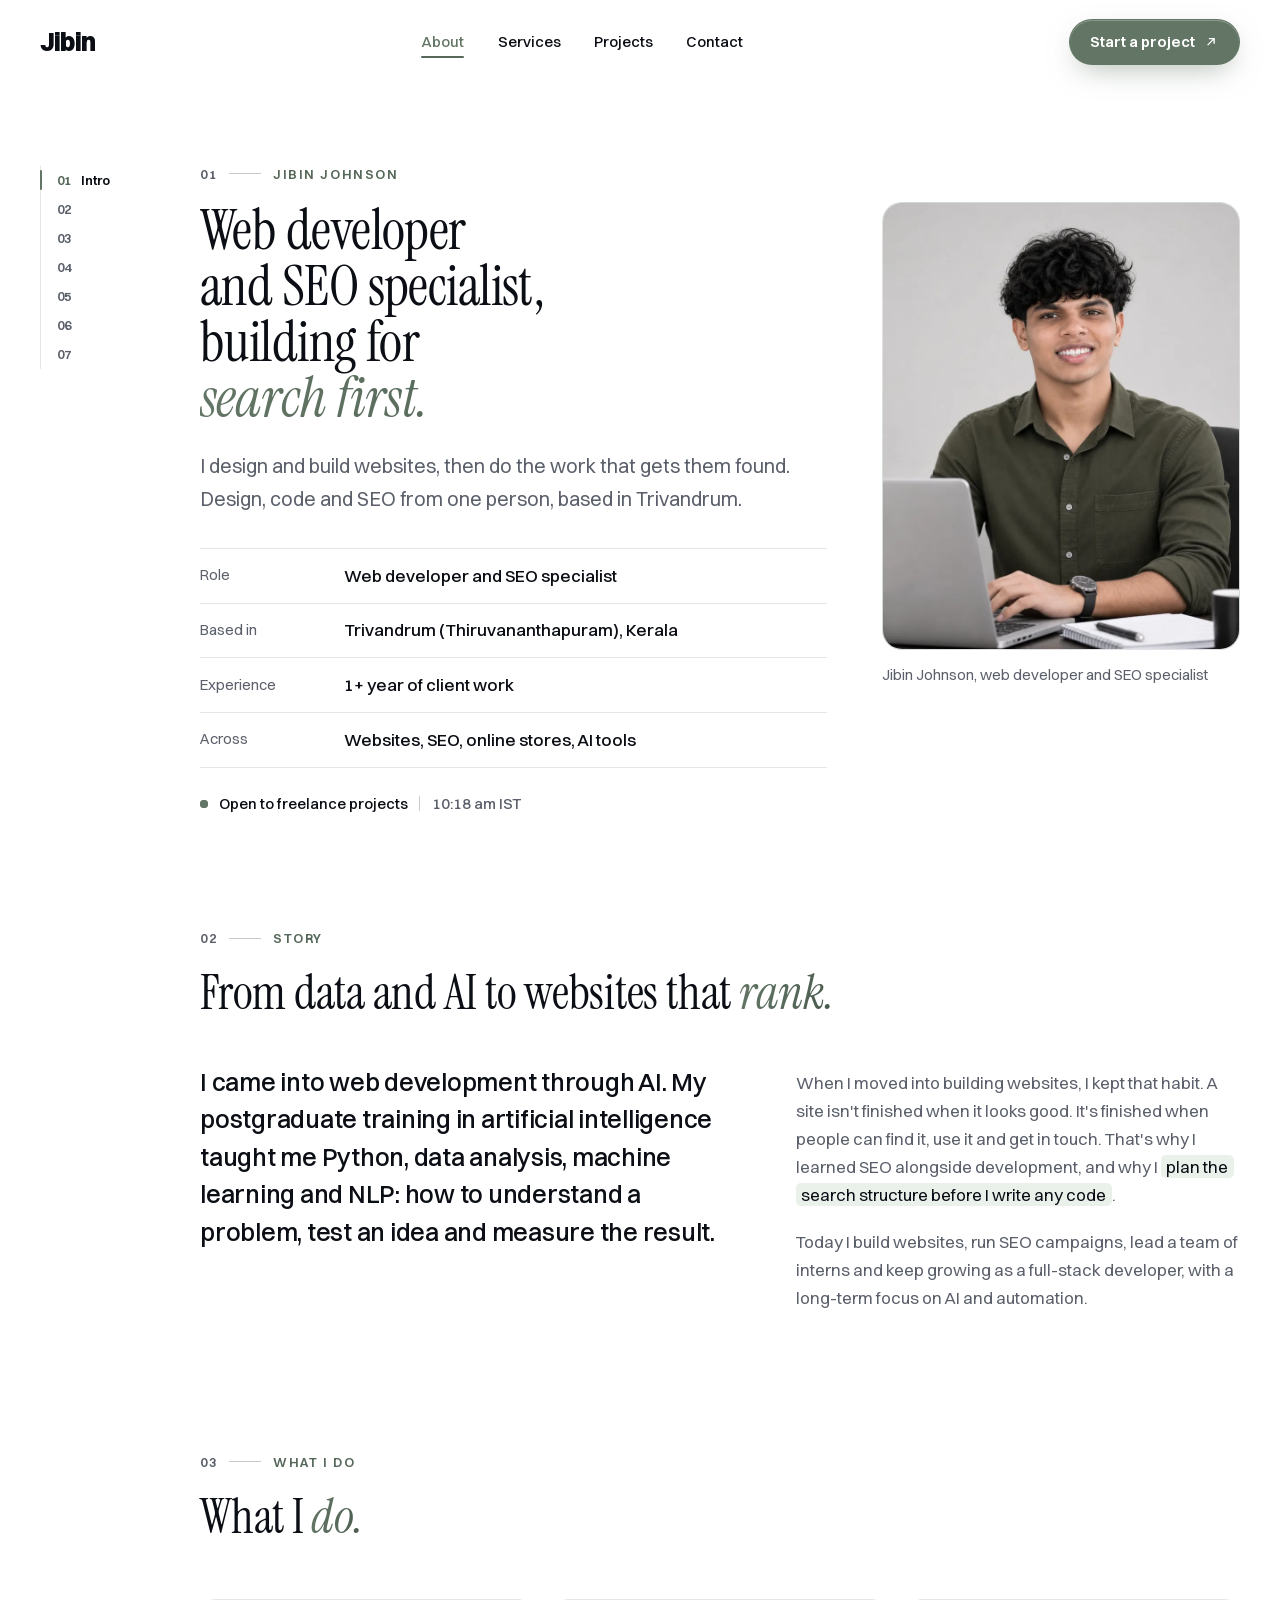
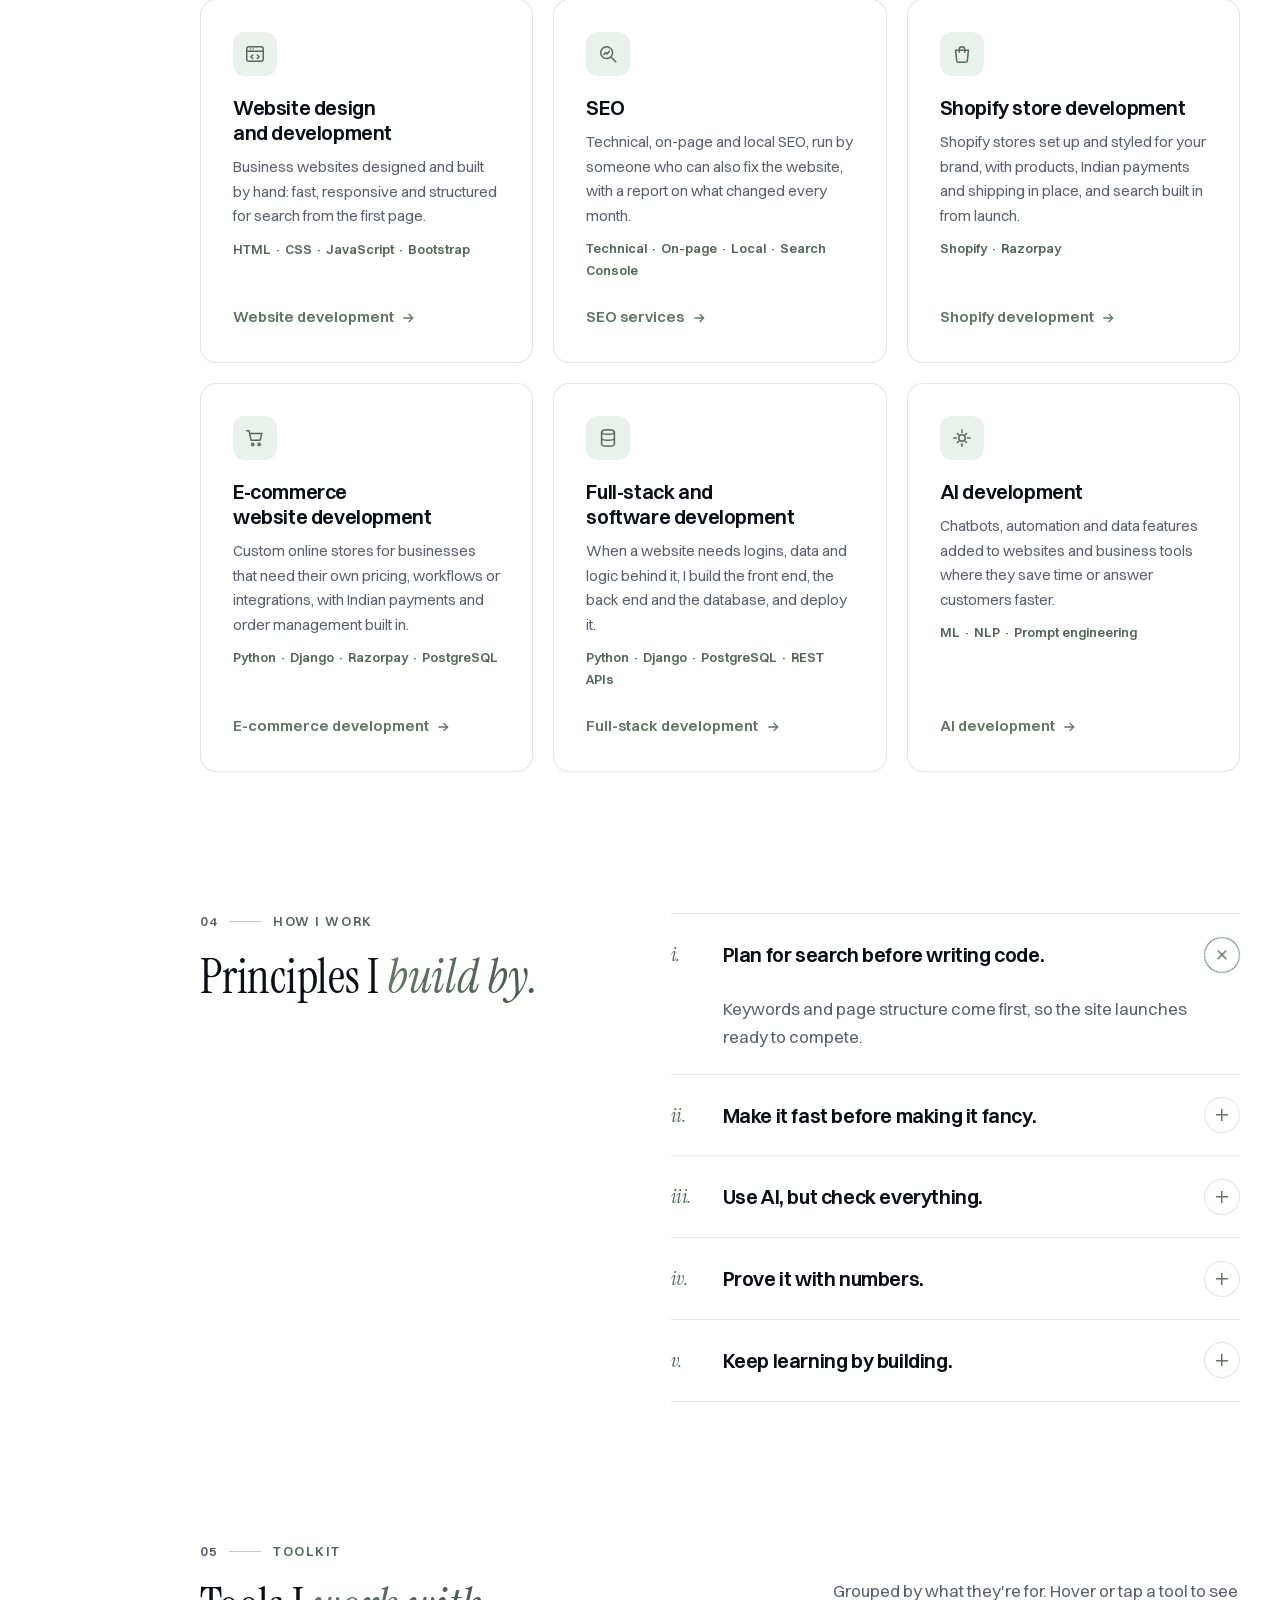
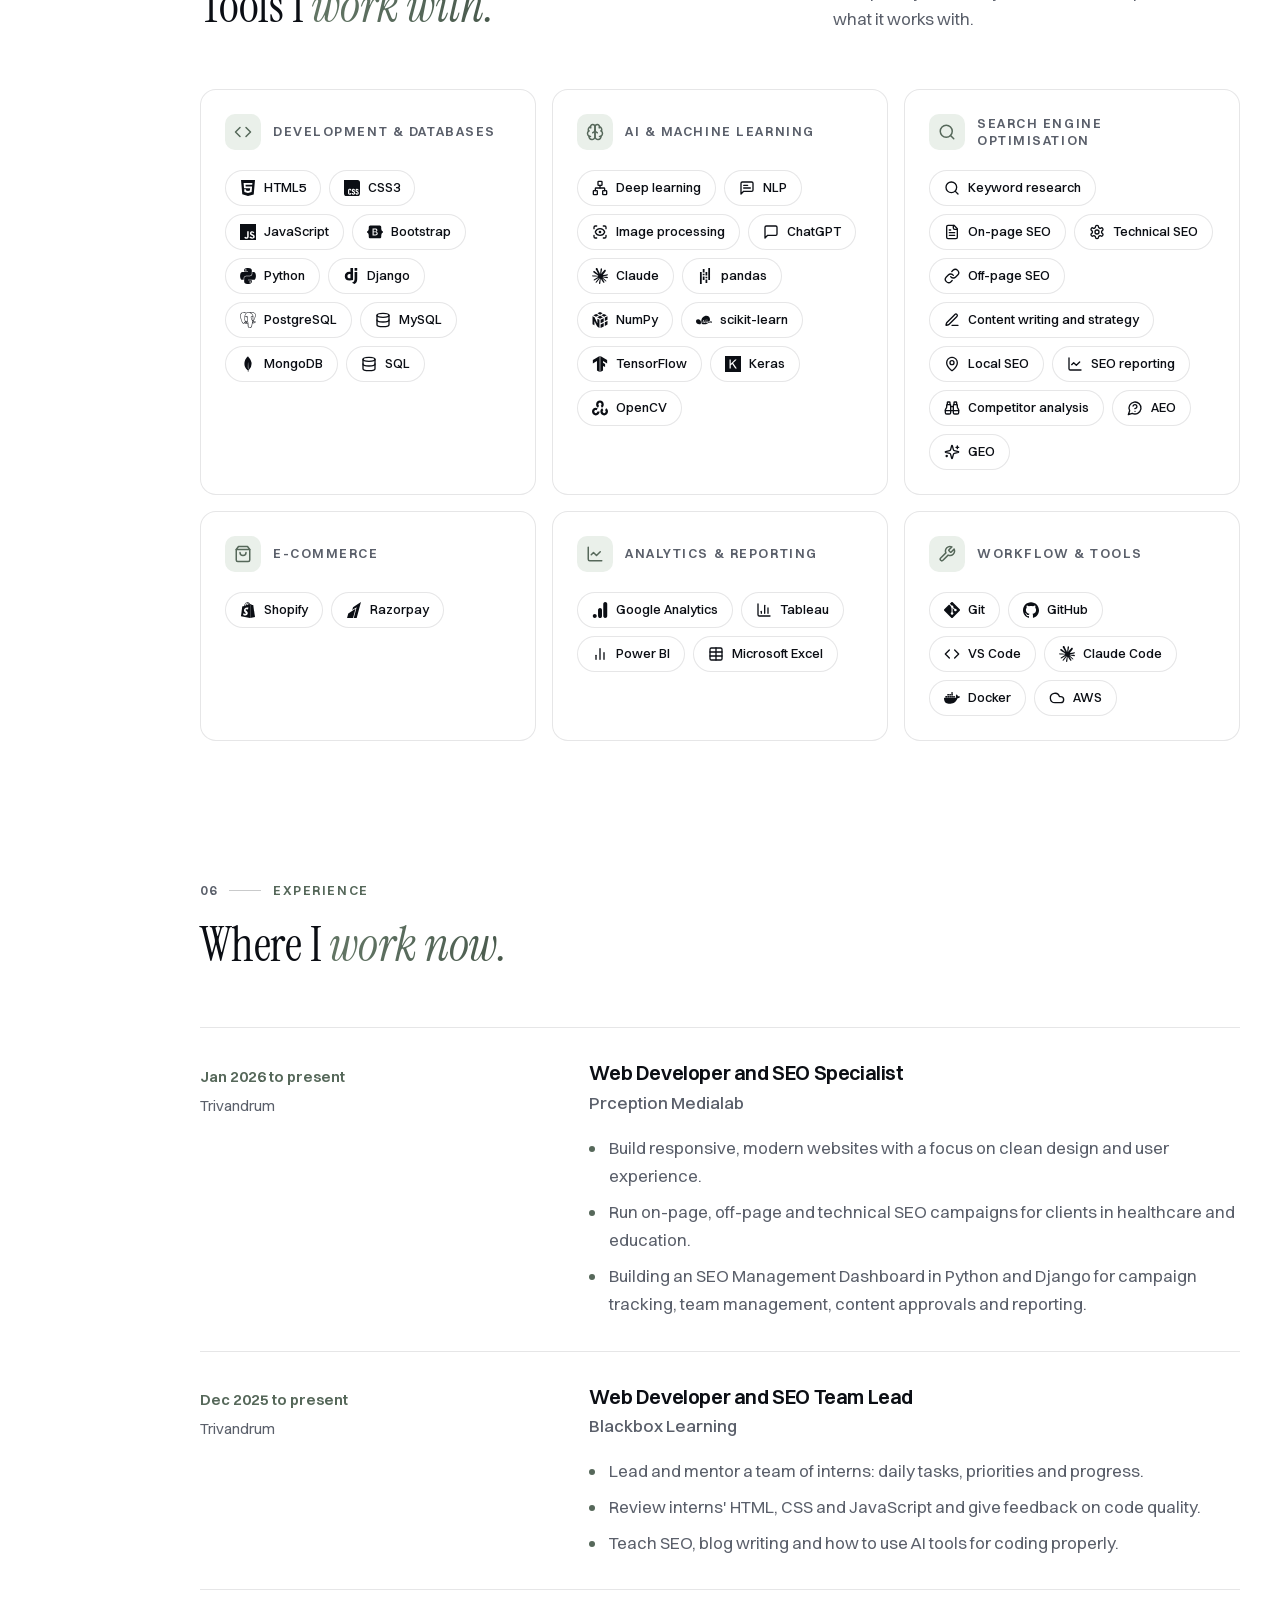
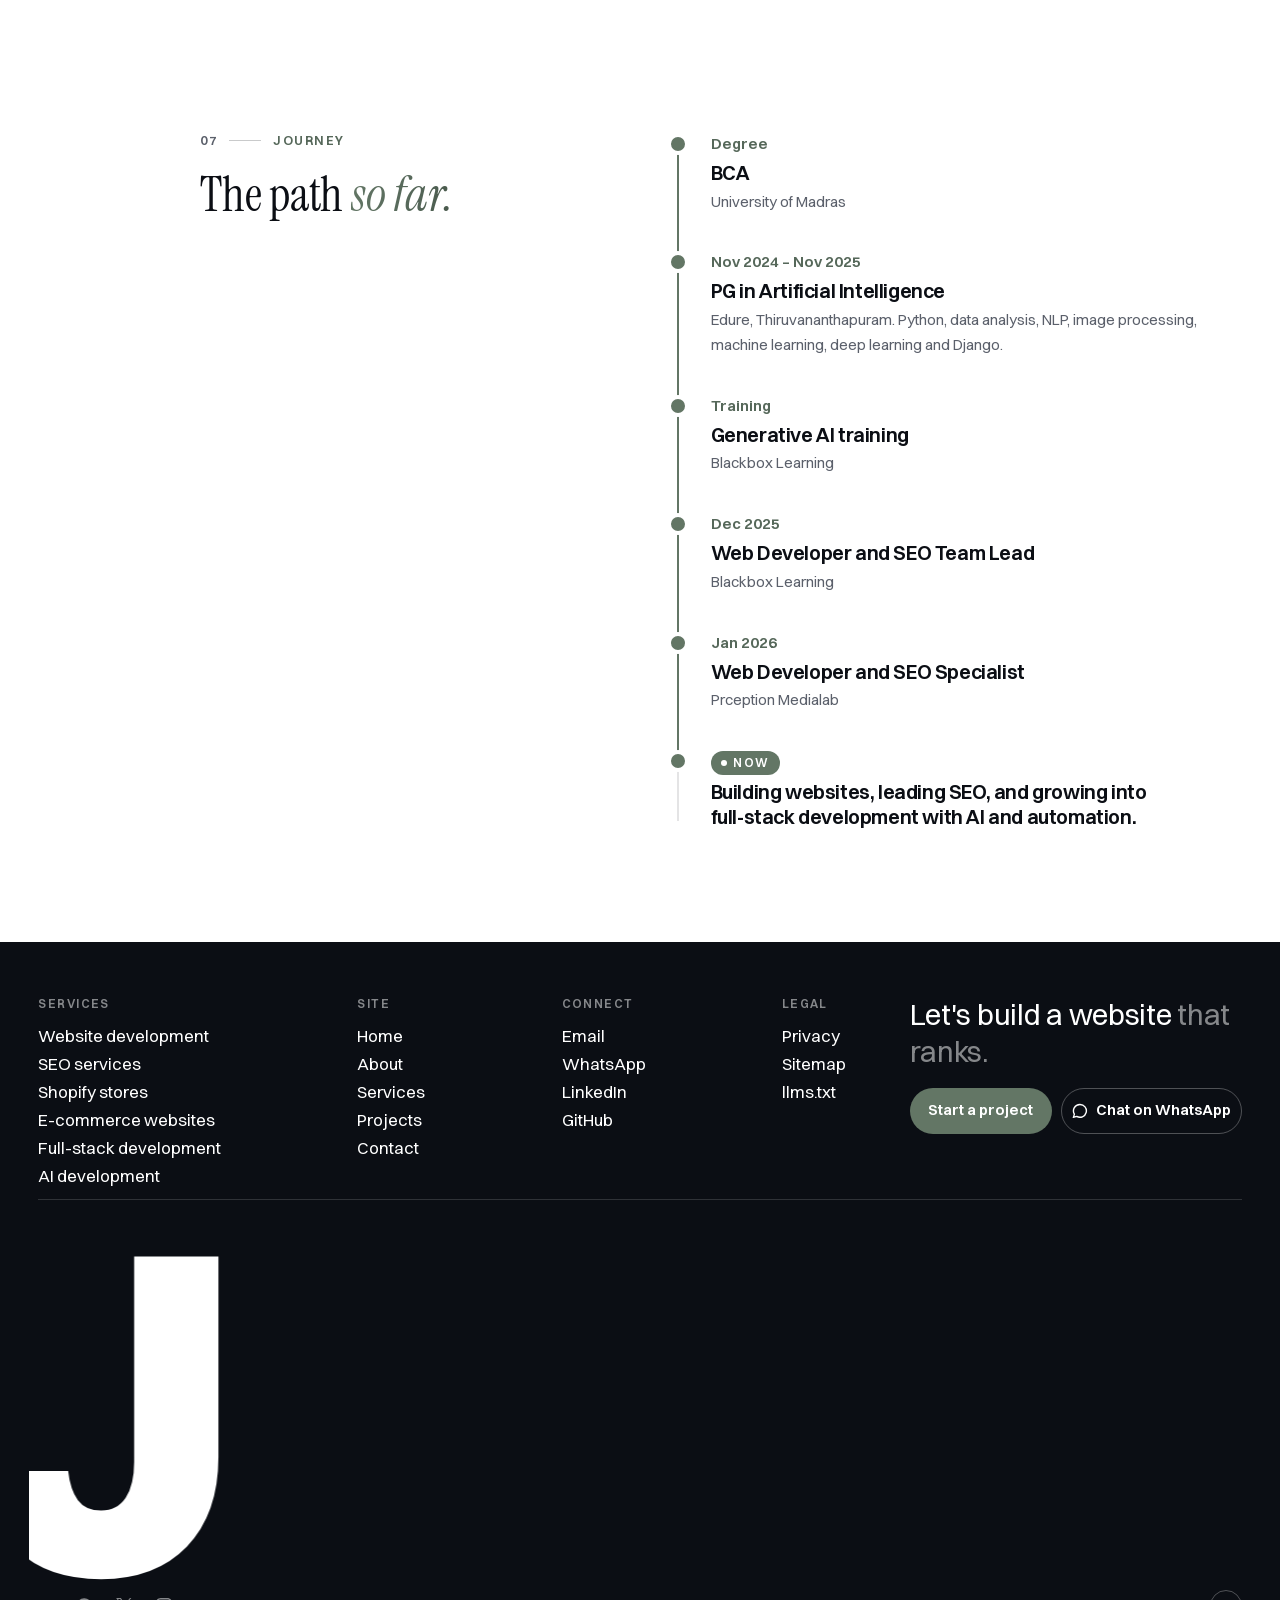
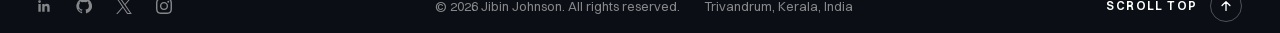
==== commit f39439a5: "Footer: each link on one line on phones Co-Authored-By: Claude Opus 5.5 <noreply@anthropic.com>" ====
--- a/about/index.html
+++ b/about/index.html
@@ -28,7 +28,7 @@
 <link rel="icon" href="../assets/img/favicon.svg?v=2" type="image/svg+xml">
 <link rel="preload" href="../assets/fonts/Switzer-Variable.woff2" as="font" type="font/woff2" crossorigin>
 <link rel="preload" href="../assets/fonts/InstrumentSerif-Regular.woff2" as="font" type="font/woff2" crossorigin>
-<link rel="stylesheet" href="../assets/css/main.css?v=200">
+<link rel="stylesheet" href="../assets/css/main.css?v=201">
 <link rel="stylesheet" href="../assets/css/about.css?v=19">
 <script>document.documentElement.className='js'</script>
 <script type="application/ld+json">{"@context":"https://schema.org","@graph":[{"@type":"WebSite","@id":"https://jibinjohnson.in/#website","url":"https://jibinjohnson.in/","name":"Jibin Johnson","inLanguage":"en-IN","publisher":{"@id":"https://jibinjohnson.in/#person"}},{"@type":"Person","@id":"https://jibinjohnson.in/#person","name":"Jibin Johnson","url":"https://jibinjohnson.in/","image":"https://jibinjohnson.in/assets/img/about-portrait.webp","jobTitle":"Web Developer and SEO Specialist","email":"jibinjohnsoninfo@gmail.com","telephone":"+917736208172","address":{"@type":"PostalAddress","addressLocality":"Thiruvananthapuram","addressRegion":"Kerala","addressCountry":"IN"},"worksFor":[{"@type":"Organization","name":"Prception Medialab","url":"https://prception.in/"},{"@type":"Organization","name":"Blackbox Learning","url":"https://blackboxlearning.in/"}],"alumniOf":[{"@type":"CollegeOrUniversity","name":"University of Madras"},{"@type":"EducationalOrganization","name":"Edure"}],"knowsAbout":["Web development","Search engine optimisation","Shopify","E-commerce development","Python","Django","Machine learning","Artificial intelligence"],"sameAs":["https://www.linkedin.com/in/jibinjohnson/","https://github.com/Jibinjohnson11","https://x.com/jibinjohnsonn","https://www.instagram.com/jibinjohnson.in/"]},{"@type":"AboutPage","@id":"https://jibinjohnson.in/about/#webpage","url":"https://jibinjohnson.in/about/","name":"About | Web Developer & SEO Specialist in Trivandrum","description":"Web developer and SEO specialist in Trivandrum, Kerala. BCA graduate with a postgraduate diploma in AI, building SEO-first websites and web applications.","isPartOf":{"@id":"https://jibinjohnson.in/#website"},"inLanguage":"en-IN","mainEntity":{"@id":"https://jibinjohnson.in/#person"}},{"@type":"BreadcrumbList","itemListElement":[{"@type":"ListItem","position":1,"name":"Home","item":"https://jibinjohnson.in/"},{"@type":"ListItem","position":2,"name":"About","item":"https://jibinjohnson.in/about/"}]}]}</script>
--- a/assets/css/main.css
+++ b/assets/css/main.css
@@ -384,7 +384,7 @@
 .end .btn-line:hover{background:rgba(255,255,255,.08);border-color:var(--bg)}
 .foot h3{margin-bottom:1rem;font-size:var(--fs-2xs);color:var(--end-muted)}   /* label style from .label (shared rule) */
 .foot li{margin-bottom:.25rem}
-.foot-nav a{position:relative;display:inline-block;font-size:var(--fs-base);line-height:var(--lh-body);color:var(--bg);text-decoration:none;transition:color .3s ease}
+.foot-nav a{position:relative;display:inline-block;white-space:nowrap;font-size:var(--fs-base);line-height:var(--lh-body);color:var(--bg);text-decoration:none;transition:color .3s ease}
 /* underline sweep: draws in from the left on hover/focus, leaves to the right */
 .foot-nav a::after{content:"";position:absolute;left:0;bottom:-2px;width:100%;height:1px;background:currentColor;transform:scaleX(0);transform-origin:right;transition:transform .5s cubic-bezier(.65,0,.35,1)}
 .foot-nav a:focus-visible::after{transform:scaleX(1);transform-origin:left}   /* keyboard, every device (the focus outline stays too) */
@@ -427,7 +427,8 @@
   .foot-cta .cta-row{flex-wrap:wrap}
 }
 @media (max-width:1023px){
-  .foot-nav{grid-template-columns:repeat(2,minmax(0,1fr))}
+  /* 2 × 2: equal columns while they fit; on phones the first (Services, Connect) grows to its longest link and Site/Legal take the rest, so every link stays on one line down to 320px */
+  .foot-nav{grid-template-columns:minmax(max-content,1fr) minmax(0,1fr)}
 }
 /* compact on desktop and laptop: natural height (no forced full screen, so no empty band), tighter vertical spacing */
 @media (min-width:1024px){
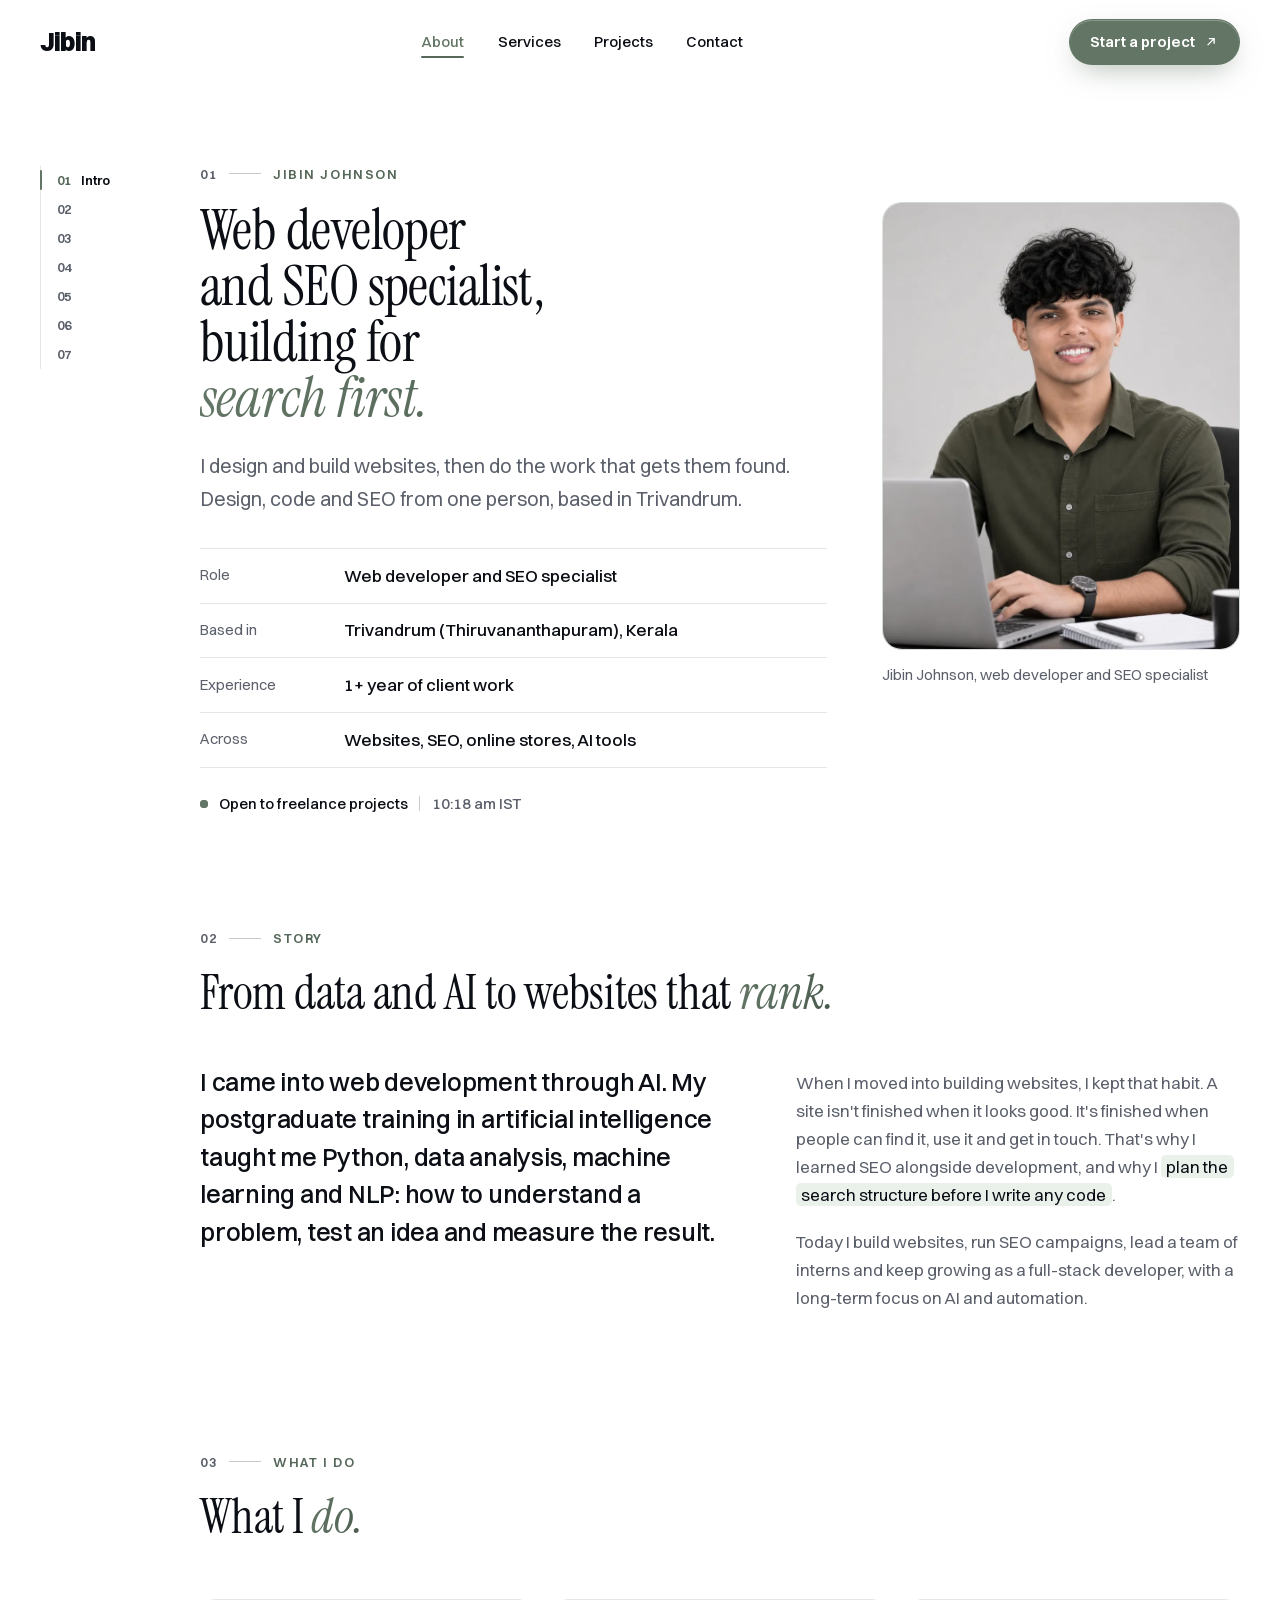
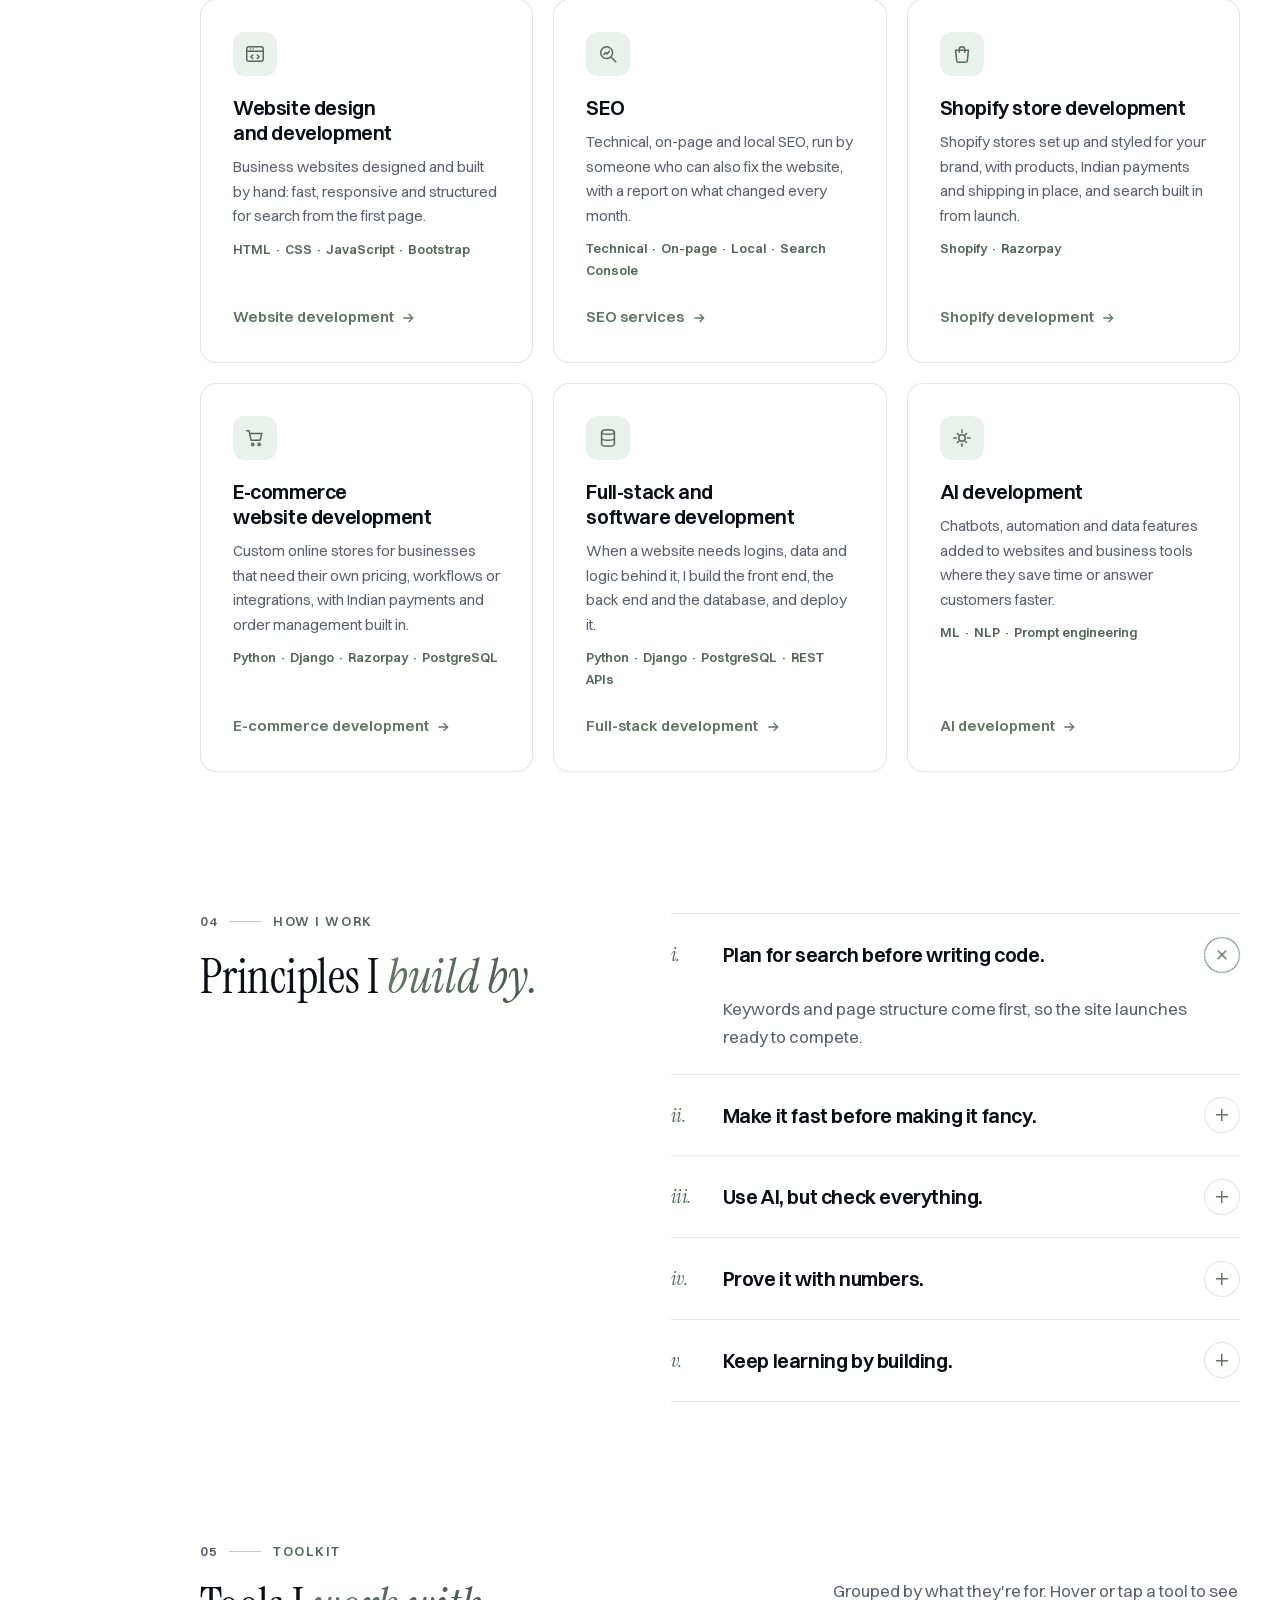
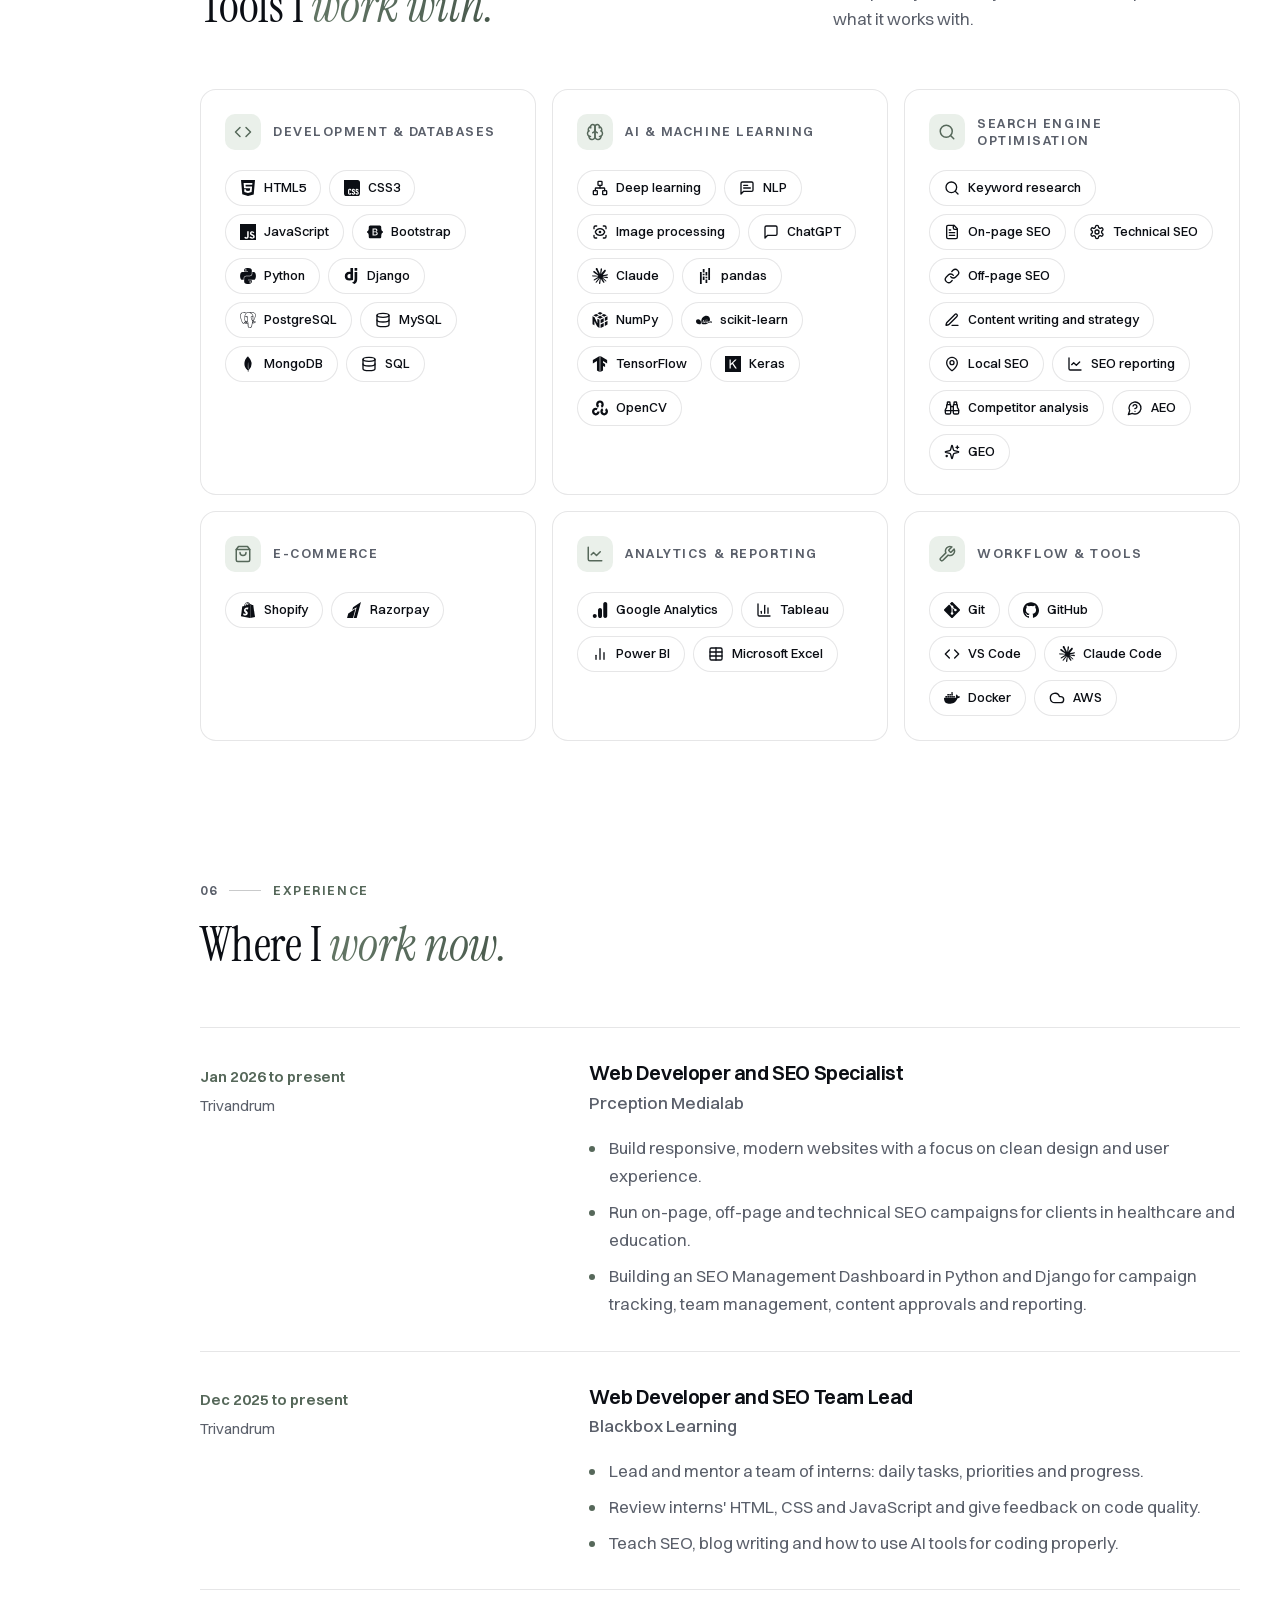
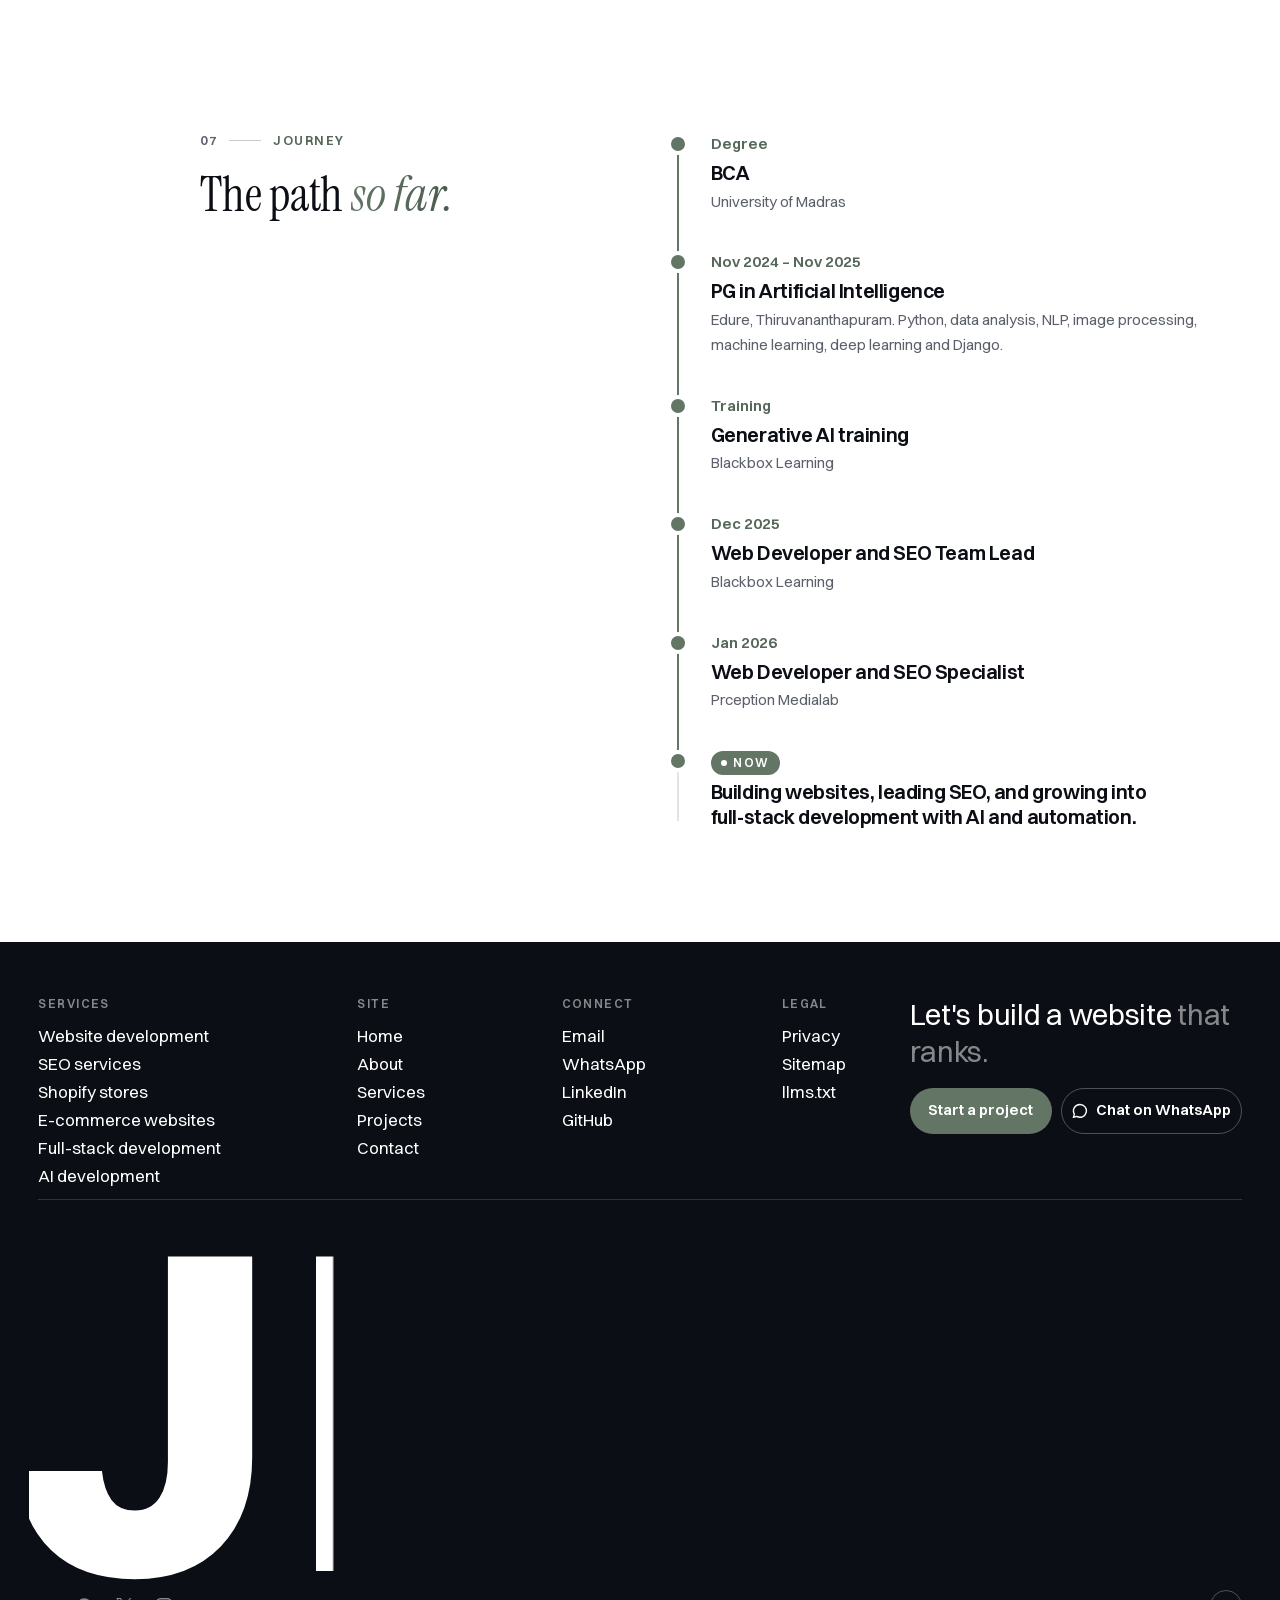
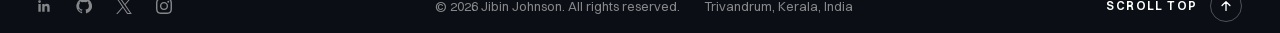
==== commit 5f39874a: "Hero to About: smoother transition (transform-only flying card, orbit on GSAP ticker) Co-Authored-By" ====
--- a/about/index.html
+++ b/about/index.html
@@ -28,7 +28,7 @@
 <link rel="icon" href="../assets/img/favicon.svg?v=2" type="image/svg+xml">
 <link rel="preload" href="../assets/fonts/Switzer-Variable.woff2" as="font" type="font/woff2" crossorigin>
 <link rel="preload" href="../assets/fonts/InstrumentSerif-Regular.woff2" as="font" type="font/woff2" crossorigin>
-<link rel="stylesheet" href="../assets/css/main.css?v=201">
+<link rel="stylesheet" href="../assets/css/main.css?v=202">
 <link rel="stylesheet" href="../assets/css/about.css?v=19">
 <script>document.documentElement.className='js'</script>
 <script type="application/ld+json">{"@context":"https://schema.org","@graph":[{"@type":"WebSite","@id":"https://jibinjohnson.in/#website","url":"https://jibinjohnson.in/","name":"Jibin Johnson","inLanguage":"en-IN","publisher":{"@id":"https://jibinjohnson.in/#person"}},{"@type":"Person","@id":"https://jibinjohnson.in/#person","name":"Jibin Johnson","url":"https://jibinjohnson.in/","image":"https://jibinjohnson.in/assets/img/about-portrait.webp","jobTitle":"Web Developer and SEO Specialist","email":"jibinjohnsoninfo@gmail.com","telephone":"+917736208172","address":{"@type":"PostalAddress","addressLocality":"Thiruvananthapuram","addressRegion":"Kerala","addressCountry":"IN"},"worksFor":[{"@type":"Organization","name":"Prception Medialab","url":"https://prception.in/"},{"@type":"Organization","name":"Blackbox Learning","url":"https://blackboxlearning.in/"}],"alumniOf":[{"@type":"CollegeOrUniversity","name":"University of Madras"},{"@type":"EducationalOrganization","name":"Edure"}],"knowsAbout":["Web development","Search engine optimisation","Shopify","E-commerce development","Python","Django","Machine learning","Artificial intelligence"],"sameAs":["https://www.linkedin.com/in/jibinjohnson/","https://github.com/Jibinjohnson11","https://x.com/jibinjohnsonn","https://www.instagram.com/jibinjohnson.in/"]},{"@type":"AboutPage","@id":"https://jibinjohnson.in/about/#webpage","url":"https://jibinjohnson.in/about/","name":"About | Web Developer & SEO Specialist in Trivandrum","description":"Web developer and SEO specialist in Trivandrum, Kerala. BCA graduate with a postgraduate diploma in AI, building SEO-first websites and web applications.","isPartOf":{"@id":"https://jibinjohnson.in/#website"},"inLanguage":"en-IN","mainEntity":{"@id":"https://jibinjohnson.in/#person"}},{"@type":"BreadcrumbList","itemListElement":[{"@type":"ListItem","position":1,"name":"Home","item":"https://jibinjohnson.in/"},{"@type":"ListItem","position":2,"name":"About","item":"https://jibinjohnson.in/about/"}]}]}</script>
--- a/assets/css/main.css
+++ b/assets/css/main.css
@@ -255,11 +255,10 @@
 /* hero → About image flip (hero.js): one fixed two-sided card carries the portrait from the zoom into the About frame,
    turning on its vertical axis with perspective; the hero cut-out is the front, the About photo in its frame the back,
    so the image changes at the edge-on moment (90°). The frame's own photo shows only once the card has landed. */
-.travel{position:fixed;left:0;top:0;z-index:30;pointer-events:none;visibility:hidden;transform-style:preserve-3d;will-change:transform}
-.t-face{position:absolute;inset:0;-webkit-backface-visibility:hidden;backface-visibility:hidden}
-.t-face img{position:absolute;inset:0;display:block;width:100%;height:100%;object-fit:cover}
-.t-front img{object-position:50% 100%}
-.t-back{transform:rotateY(180deg);border-radius:20px;overflow:hidden;background:radial-gradient(120% 90% at 70% 15%,var(--surface) 0%,var(--tint) 75%);border:1px solid rgba(99,118,101,.18);box-shadow:0 40px 80px -48px rgba(36,46,38,.45)}
+.travel{position:fixed;left:0;top:0;width:0;height:0;z-index:30;pointer-events:none;visibility:hidden;transform-style:preserve-3d;will-change:transform}
+.t-face{position:absolute;left:0;top:0;overflow:hidden;-webkit-backface-visibility:hidden;backface-visibility:hidden;will-change:transform}
+.t-face img{position:absolute;left:0;top:0;display:block;max-width:none;transform-origin:0 0;will-change:transform}
+.t-back{border-radius:20px;background:radial-gradient(120% 90% at 70% 15%,var(--surface) 0%,var(--tint) 75%);border:1px solid rgba(99,118,101,.18);box-shadow:0 40px 80px -48px rgba(36,46,38,.45)}
 .t-back img{object-position:50% 20%;filter:grayscale(1)}
 /* the two About paragraphs share one style: body size, regular weight, body line-height, muted, 24em wide (full width from 680px) */
 .ed-intro,.ed-desc{max-width:24em;font-size:var(--fs-base);font-weight:var(--fw-regular);line-height:var(--lh-body);color:var(--muted)}
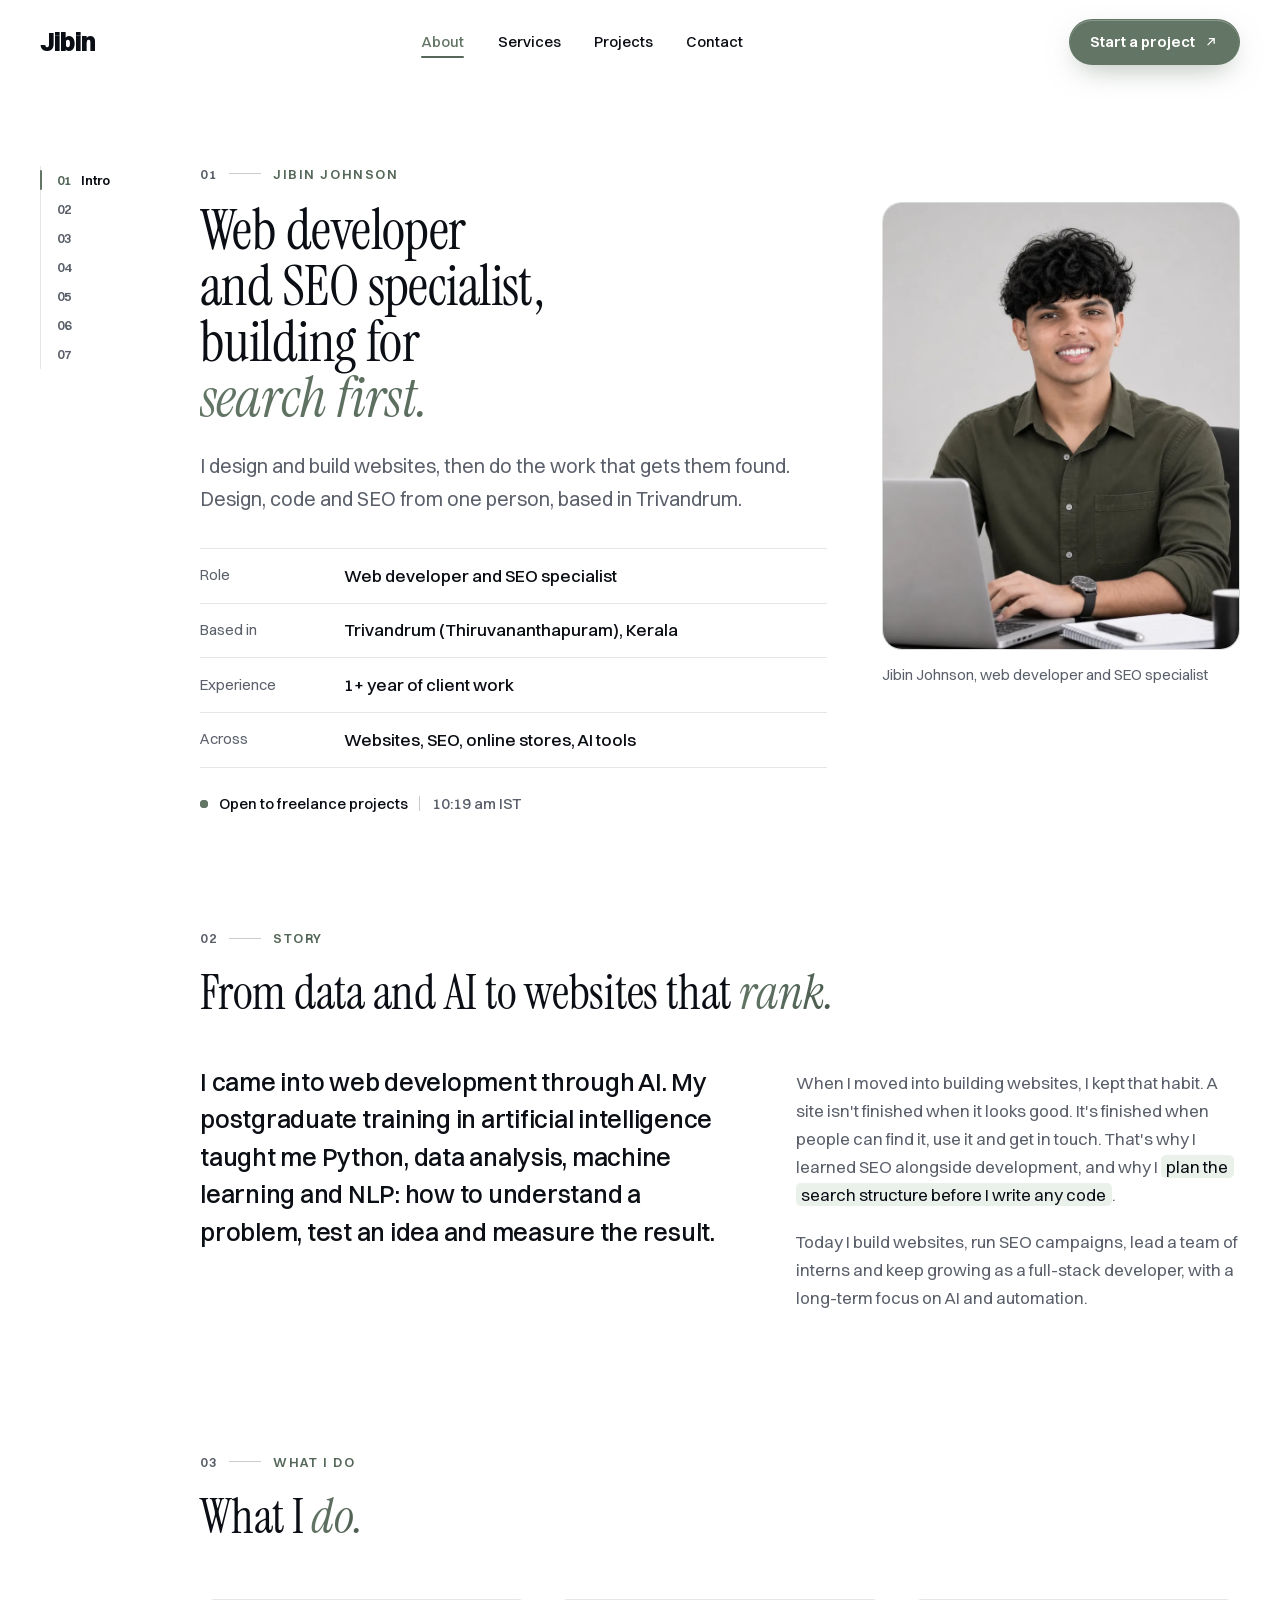
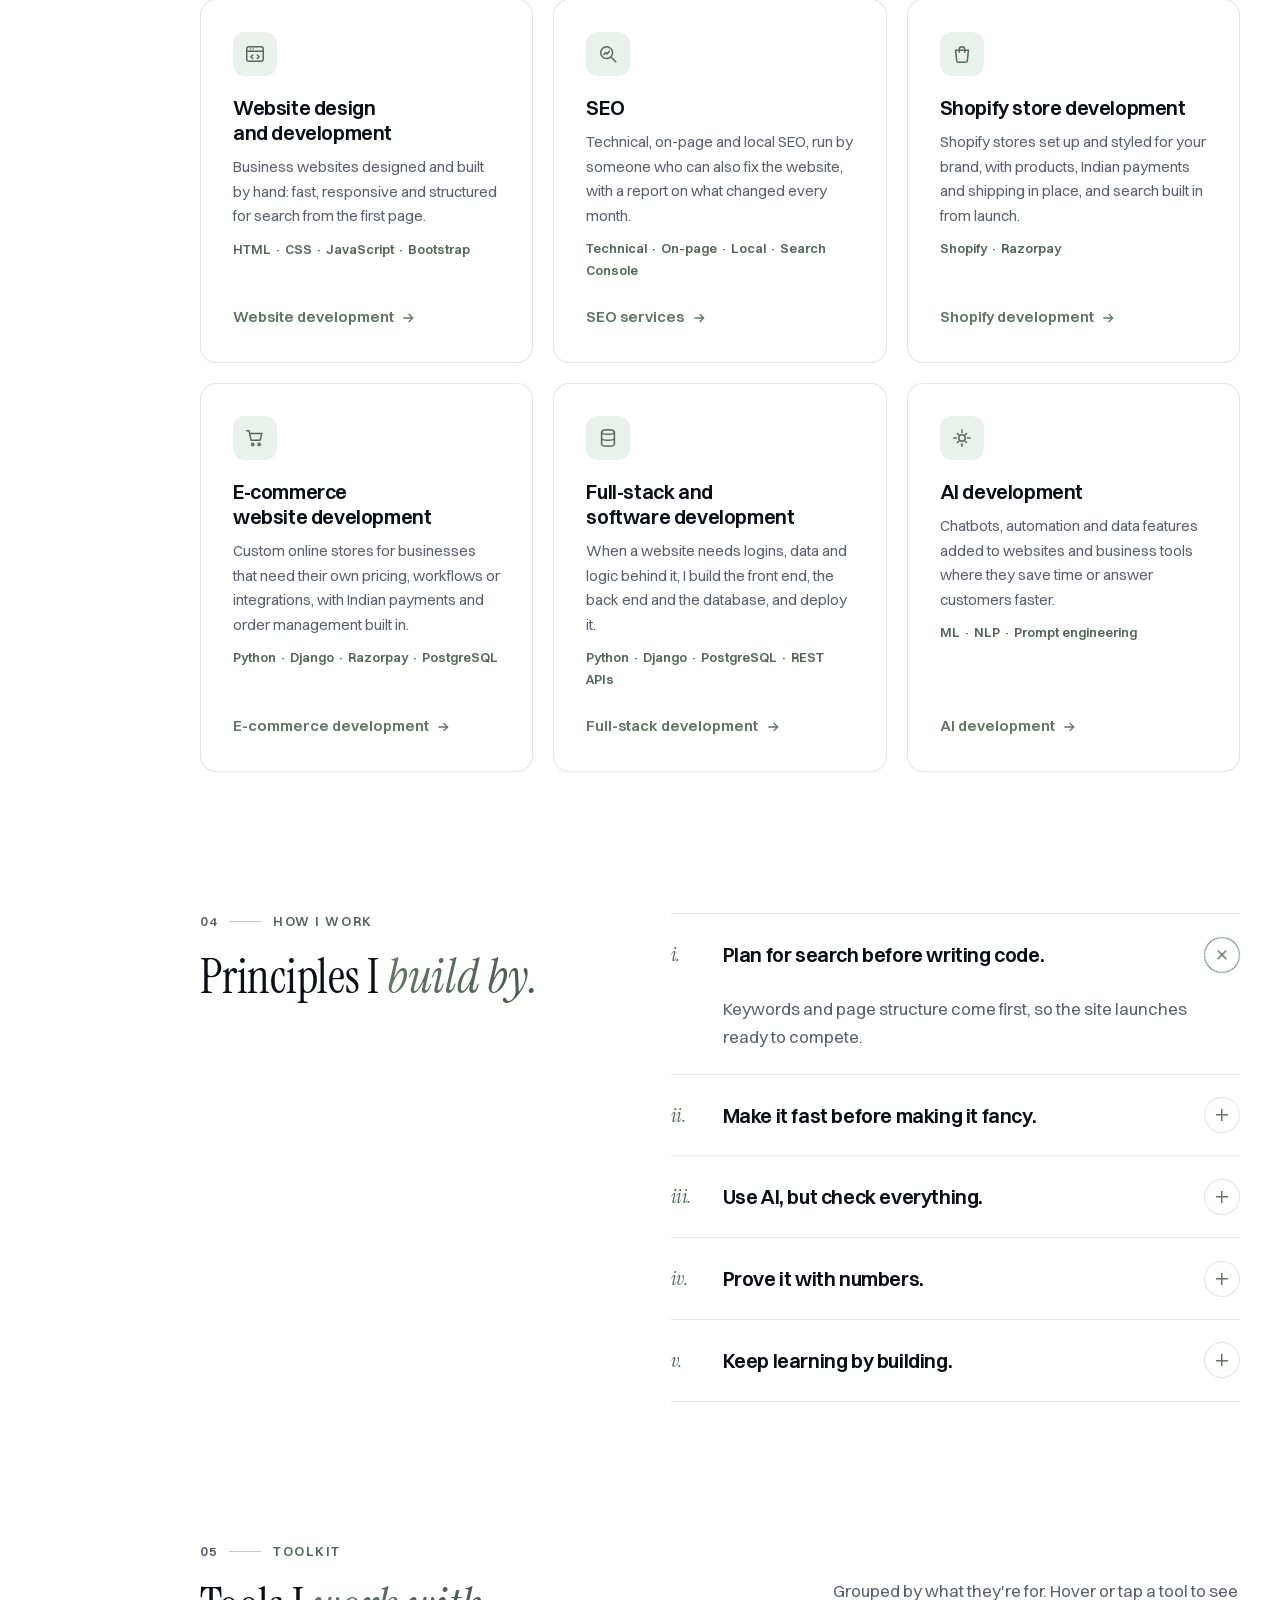
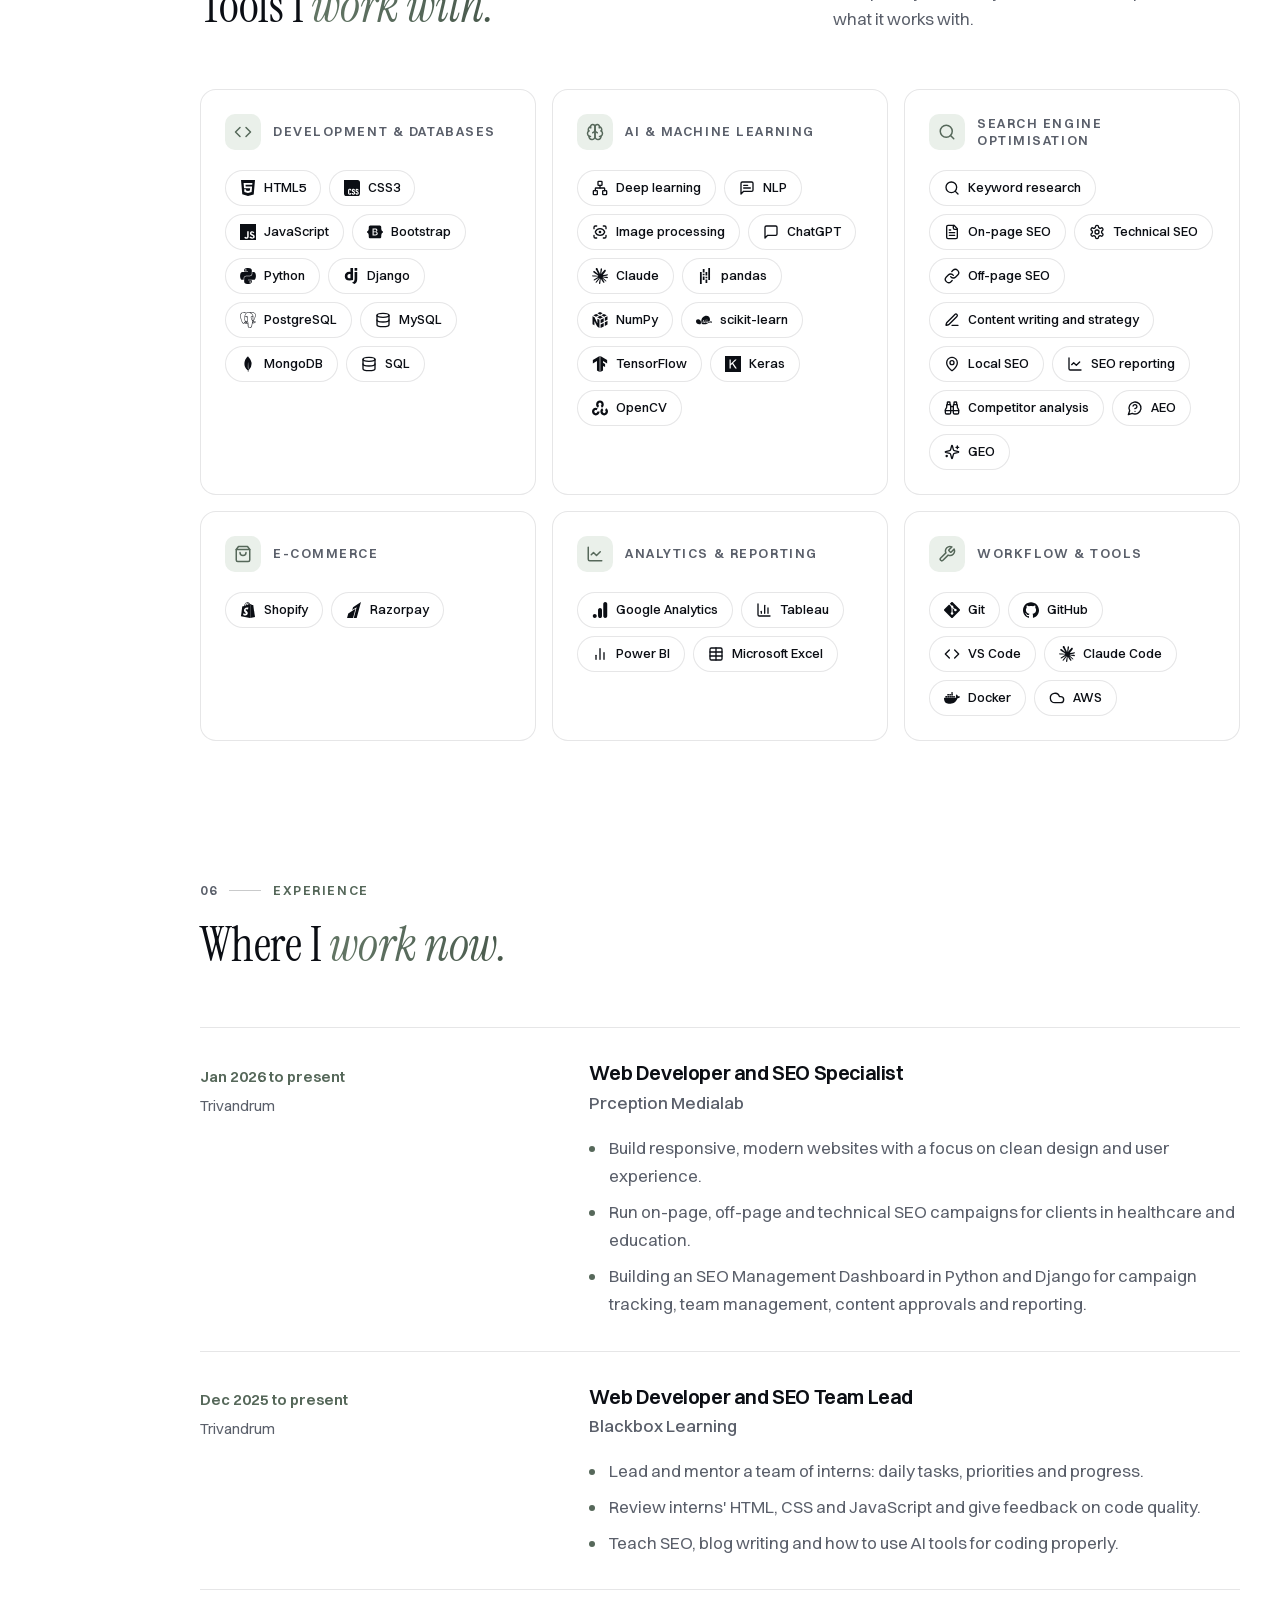
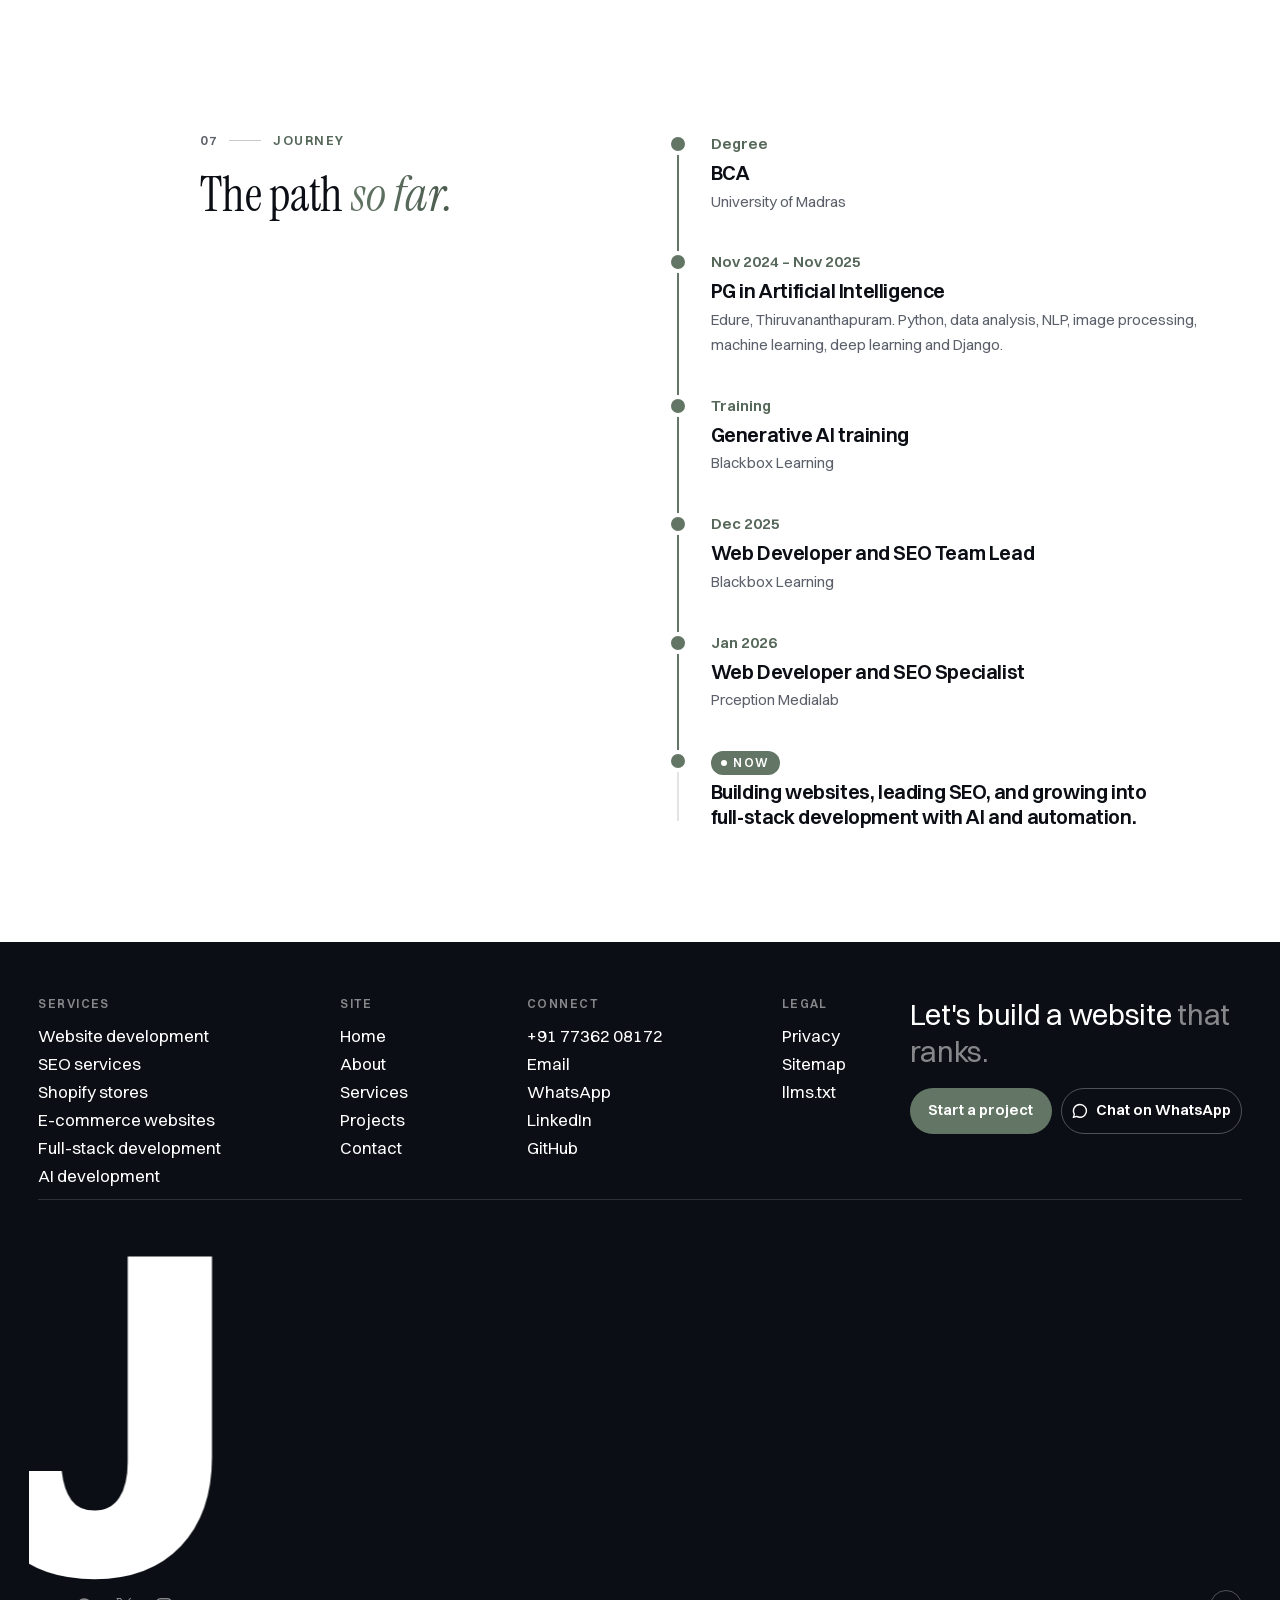
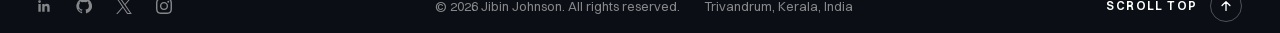
==== commit a4e1eccd: "UX: real project screenshots, footer phone, desktop WhatsApp button, proof line Co-Authored-By: Clau" ====
--- a/about/index.html
+++ b/about/index.html
@@ -28,7 +28,7 @@
 <link rel="icon" href="../assets/img/favicon.svg?v=2" type="image/svg+xml">
 <link rel="preload" href="../assets/fonts/Switzer-Variable.woff2" as="font" type="font/woff2" crossorigin>
 <link rel="preload" href="../assets/fonts/InstrumentSerif-Regular.woff2" as="font" type="font/woff2" crossorigin>
-<link rel="stylesheet" href="../assets/css/main.css?v=202">
+<link rel="stylesheet" href="../assets/css/main.css?v=203">
 <link rel="stylesheet" href="../assets/css/about.css?v=19">
 <script>document.documentElement.className='js'</script>
 <script type="application/ld+json">{"@context":"https://schema.org","@graph":[{"@type":"WebSite","@id":"https://jibinjohnson.in/#website","url":"https://jibinjohnson.in/","name":"Jibin Johnson","inLanguage":"en-IN","publisher":{"@id":"https://jibinjohnson.in/#person"}},{"@type":"Person","@id":"https://jibinjohnson.in/#person","name":"Jibin Johnson","url":"https://jibinjohnson.in/","image":"https://jibinjohnson.in/assets/img/about-portrait.webp","jobTitle":"Web Developer and SEO Specialist","email":"jibinjohnsoninfo@gmail.com","telephone":"+917736208172","address":{"@type":"PostalAddress","addressLocality":"Thiruvananthapuram","addressRegion":"Kerala","addressCountry":"IN"},"worksFor":[{"@type":"Organization","name":"Prception Medialab","url":"https://prception.in/"},{"@type":"Organization","name":"Blackbox Learning","url":"https://blackboxlearning.in/"}],"alumniOf":[{"@type":"CollegeOrUniversity","name":"University of Madras"},{"@type":"EducationalOrganization","name":"Edure"}],"knowsAbout":["Web development","Search engine optimisation","Shopify","E-commerce development","Python","Django","Machine learning","Artificial intelligence"],"sameAs":["https://www.linkedin.com/in/jibinjohnson/","https://github.com/Jibinjohnson11","https://x.com/jibinjohnsonn","https://www.instagram.com/jibinjohnson.in/"]},{"@type":"AboutPage","@id":"https://jibinjohnson.in/about/#webpage","url":"https://jibinjohnson.in/about/","name":"About | Web Developer & SEO Specialist in Trivandrum","description":"Web developer and SEO specialist in Trivandrum, Kerala. BCA graduate with a postgraduate diploma in AI, building SEO-first websites and web applications.","isPartOf":{"@id":"https://jibinjohnson.in/#website"},"inLanguage":"en-IN","mainEntity":{"@id":"https://jibinjohnson.in/#person"}},{"@type":"BreadcrumbList","itemListElement":[{"@type":"ListItem","position":1,"name":"Home","item":"https://jibinjohnson.in/"},{"@type":"ListItem","position":2,"name":"About","item":"https://jibinjohnson.in/about/"}]}]}</script>
@@ -229,7 +229,7 @@
 <div class="foot-nav">
 <div><h3>Services</h3><ul><li><a href="../website-development-kerala/">Website development</a></li><li><a href="../seo-services-kerala/">SEO services</a></li><li><a href="../shopify-developer-kerala/">Shopify stores</a></li><li><a href="../ecommerce-website-development-kerala/">E-commerce websites</a></li><li><a href="../full-stack-developer-kerala/">Full-stack development</a></li><li><a href="../ai-developer-kerala/">AI development</a></li></ul></div>
 <div><h3>Site</h3><ul><li><a href="../">Home</a></li><li><a href="../about/">About</a></li><li><a href="../services/">Services</a></li><li><a href="../projects/">Projects</a></li><li><a href="../contact/">Contact</a></li></ul></div>
-<div><h3>Connect</h3><ul><li><a href="mailto:jibinjohnsoninfo@gmail.com">Email</a></li><li><a href="https://wa.me/917736208172?text=Hi%20Jibin%2C%20I%27d%20like%20to%20talk%20about%20a%20project." target="_blank" rel="noopener">WhatsApp</a></li><li><a href="https://www.linkedin.com/in/jibinjohnson/" target="_blank" rel="noopener">LinkedIn</a></li><li><a href="https://github.com/Jibinjohnson11" target="_blank" rel="noopener">GitHub</a></li></ul></div>
+<div><h3>Connect</h3><ul><li><a href="tel:+917736208172">+91 77362 08172</a></li><li><a href="mailto:jibinjohnsoninfo@gmail.com">Email</a></li><li><a href="https://wa.me/917736208172?text=Hi%20Jibin%2C%20I%27d%20like%20to%20talk%20about%20a%20project." target="_blank" rel="noopener">WhatsApp</a></li><li><a href="https://www.linkedin.com/in/jibinjohnson/" target="_blank" rel="noopener">LinkedIn</a></li><li><a href="https://github.com/Jibinjohnson11" target="_blank" rel="noopener">GitHub</a></li></ul></div>
 <div><h3>Legal</h3><ul><li><a href="../privacy/">Privacy</a></li><li><a href="../sitemap.xml">Sitemap</a></li><li><a href="../llms.txt">llms.txt</a></li></ul></div>
 </div>
 <div class="foot-cta"><p class="foot-cta-title">Let's build a website <span class="muted">that ranks.</span></p><div class="cta-row"><a class="btn btn-fill" href="../contact/">Start a project</a><a class="btn btn-line" href="https://wa.me/917736208172?text=Hi%20Jibin%2C%20I%27d%20like%20to%20talk%20about%20a%20project." target="_blank" rel="noopener"><svg viewBox="0 0 16 16" fill="none" stroke="currentColor" stroke-width="1.4" aria-hidden="true"><path d="M8 1.5a6.5 6.5 0 0 0-5.6 9.8l-.9 3.2 3.3-.9A6.5 6.5 0 1 0 8 1.5z"/></svg>Chat on WhatsApp</a></div></div>
@@ -240,7 +240,7 @@
 </div>
 </section>
 <a class="wa" href="https://wa.me/917736208172?text=Hi%20Jibin%2C%20I%27d%20like%20to%20talk%20about%20a%20project." target="_blank" rel="noopener" aria-label="Chat on WhatsApp"><svg viewBox="0 0 16 16" fill="none" stroke="currentColor" stroke-width="1.4" aria-hidden="true"><path d="M8 1.5a6.5 6.5 0 0 0-5.6 9.8l-.9 3.2 3.3-.9A6.5 6.5 0 1 0 8 1.5z"/></svg></a>
-<script src="../assets/js/main.js?v=44" defer></script>
+<script src="../assets/js/main.js?v=45" defer></script>
 <script src="../assets/js/vendor/lenis/lenis.min.js?v=1.1.20" defer></script>
 <script src="../assets/js/smooth.js?v=4" defer></script>
 <script src="../assets/js/footer.js?v=11" defer></script>
--- a/assets/css/main.css
+++ b/assets/css/main.css
@@ -171,6 +171,10 @@
 .hero.glass .cta-row{justify-content:center;gap:.875rem;margin-top:clamp(.875rem,2vh,1.5rem)}
 .hero.glass .btn{min-height:3.375rem;padding:0 1.625rem;font-size:var(--fs-base);gap:.625rem;transition:background-color .3s var(--ease),transform .3s var(--ease),box-shadow .3s var(--ease)}
 .hero.glass .btn svg{width:18px;height:18px}
+/* one line of proof under the buttons (the only stats on the home page); each part stays whole, so a narrow screen breaks at the dot */
+.hero-proof{margin:clamp(.75rem,1.8vh,1.25rem) auto 0;font-size:var(--fs-sm);font-weight:var(--fw-medium);line-height:var(--lh-snug);color:var(--muted)}
+.hero-proof>span{white-space:nowrap}
+.hero-proof>span[aria-hidden]{margin-inline:.35em;color:var(--accent)}
 .hero.glass .btn-fill{box-shadow:0 10px 30px -10px rgba(99,118,101,.6),inset 0 1px 0 rgba(255,255,255,.25)}
 .hero.glass .btn:hover{transform:translateY(-2px)}
 .hero.glass .btn-line{background:rgba(255,255,255,.55);border-color:var(--line);-webkit-backdrop-filter:blur(10px);backdrop-filter:blur(10px);box-shadow:0 8px 24px -14px rgba(30,45,33,.35)}
@@ -186,6 +190,7 @@
 /* load-in, by CSS from the first paint, in step with the H1 lines */
 .js .hero.glass .lede,.js .hero.glass .cta-row{animation:hero-in .9s var(--ease) .3s backwards}
 .js .hero.glass .cta-row{animation-delay:.4s}
+.js .hero.glass .hero-proof{animation:hero-in .9s var(--ease) .5s backwards}
 @keyframes hero-in{from{opacity:0;transform:translateY(18px)}}
 /* the portrait (the LCP image) fades in by CSS from the first paint, not after a script runs: waiting for the
    script held the largest paint back until every deferred file had run */
@@ -702,8 +707,10 @@
   .ed-cta:hover svg{transform:none}
 }
 
-/* ---------- floating WhatsApp button (phones and tablets) ---------- */
-.wa{display:none}
+/* ---------- floating WhatsApp button (every width; after the first screen, hidden while the footer bottom bar is in view: main.js) ---------- */
+.wa{display:grid;place-items:center;position:fixed;right:1rem;bottom:1rem;z-index:45;width:3.25rem;height:3.25rem;border-radius:50%;background:var(--accent-btn);color:var(--bg);box-shadow:0 8px 24px -8px rgba(11,14,20,.35);transition:opacity .25s,transform .25s,visibility .25s}
+.js .wa:not(.show){opacity:0;visibility:hidden;transform:translateY(.75rem)}
+.wa svg{width:1.5rem;height:1.5rem}
 
 /* ---------- headings slide up line by line (main.js wraps the rendered lines, then restores the heading) ---------- */
 .rise-wait{opacity:0}
@@ -739,9 +746,6 @@
   /* single-column hero: home H1 (and the statement line) sized so each of the three H1 lines stays on one line from 360px up */
   :root{--fs-display:clamp(2.125rem,min(calc(12.2vw - .3rem),11.1vw),4.25rem)}
   .portrait{max-width:22rem}
-  .wa{display:grid;place-items:center;position:fixed;right:1rem;bottom:1rem;z-index:45;width:3.25rem;height:3.25rem;border-radius:50%;background:var(--accent-btn);color:var(--bg);box-shadow:0 8px 24px -8px rgba(11,14,20,.35);transition:opacity .25s,transform .25s,visibility .25s}
-  .js .wa:not(.show){opacity:0;visibility:hidden;transform:translateY(.75rem)}
-  .wa svg{width:1.5rem;height:1.5rem}
 }
 @media (max-width:767px){
   /* mobile: the hero fits the viewport width. The portrait is 80% of the screen wide, on the bottom of the hero, with
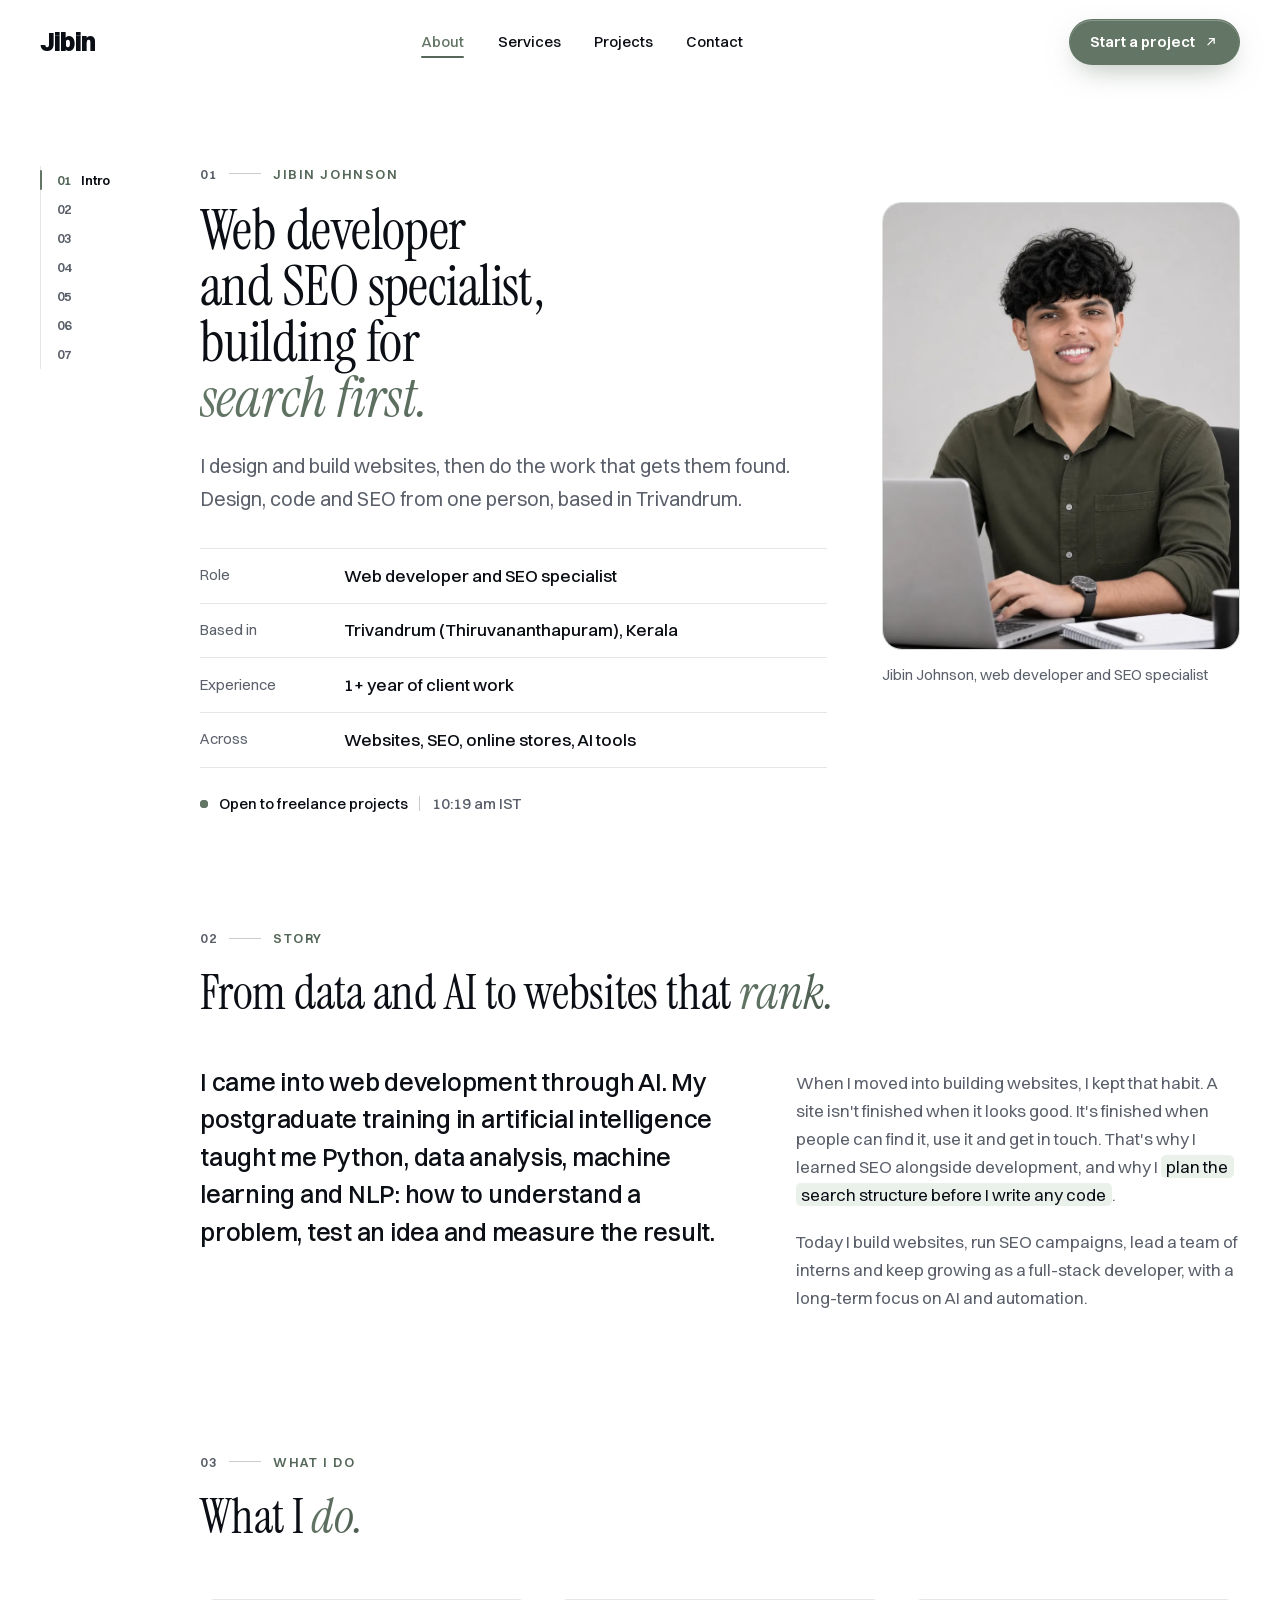
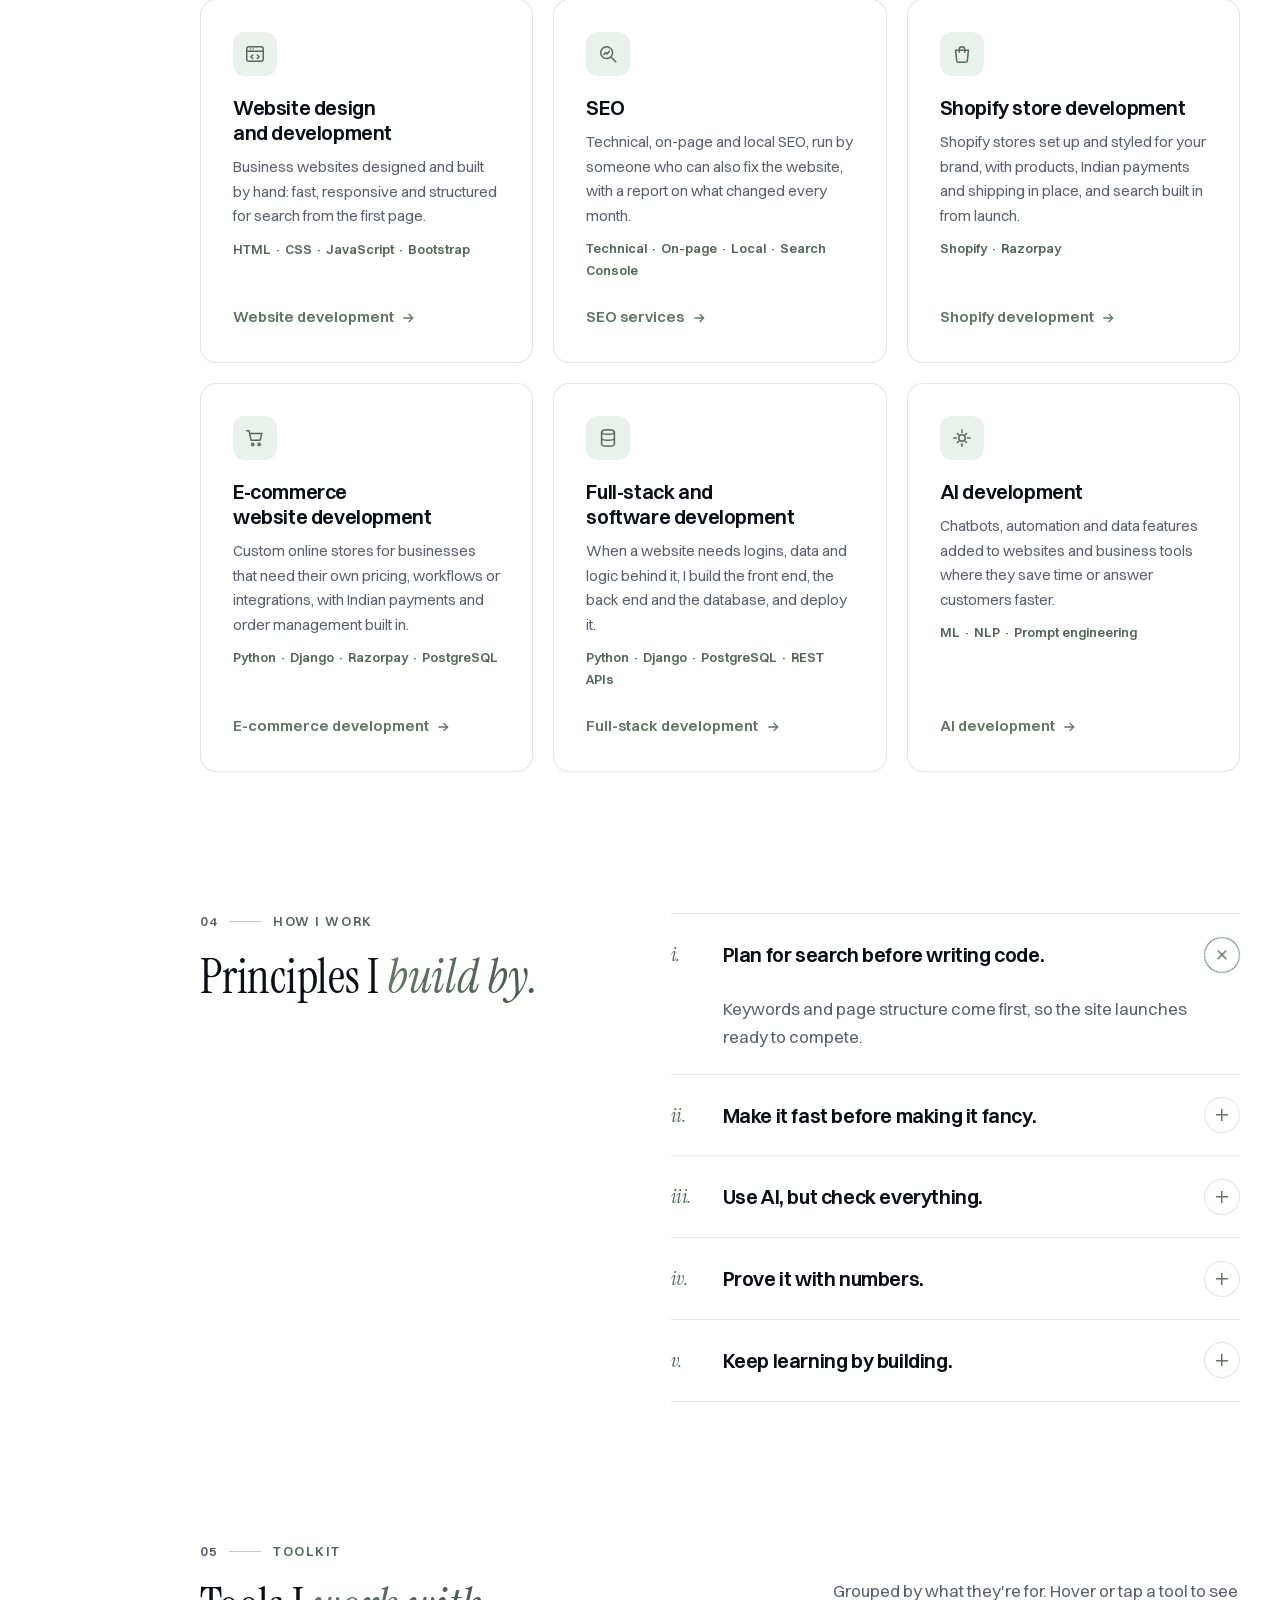
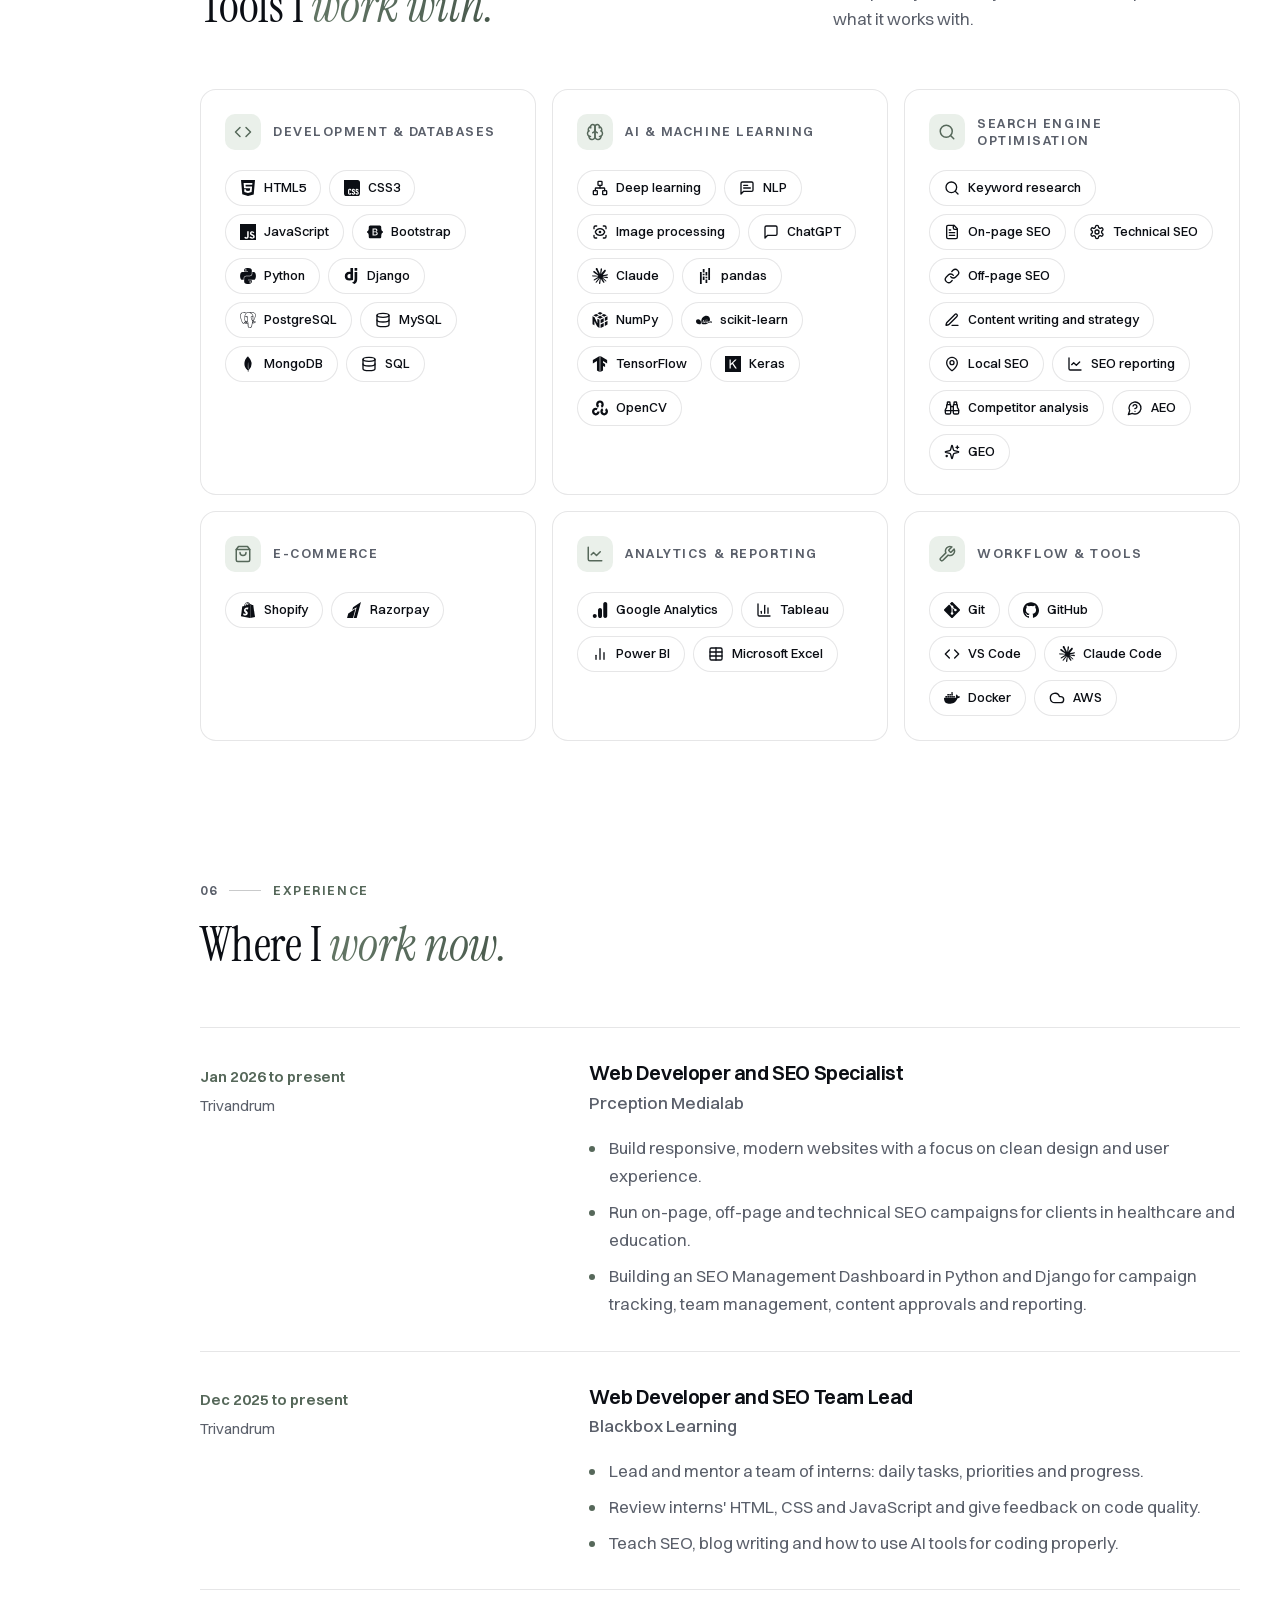
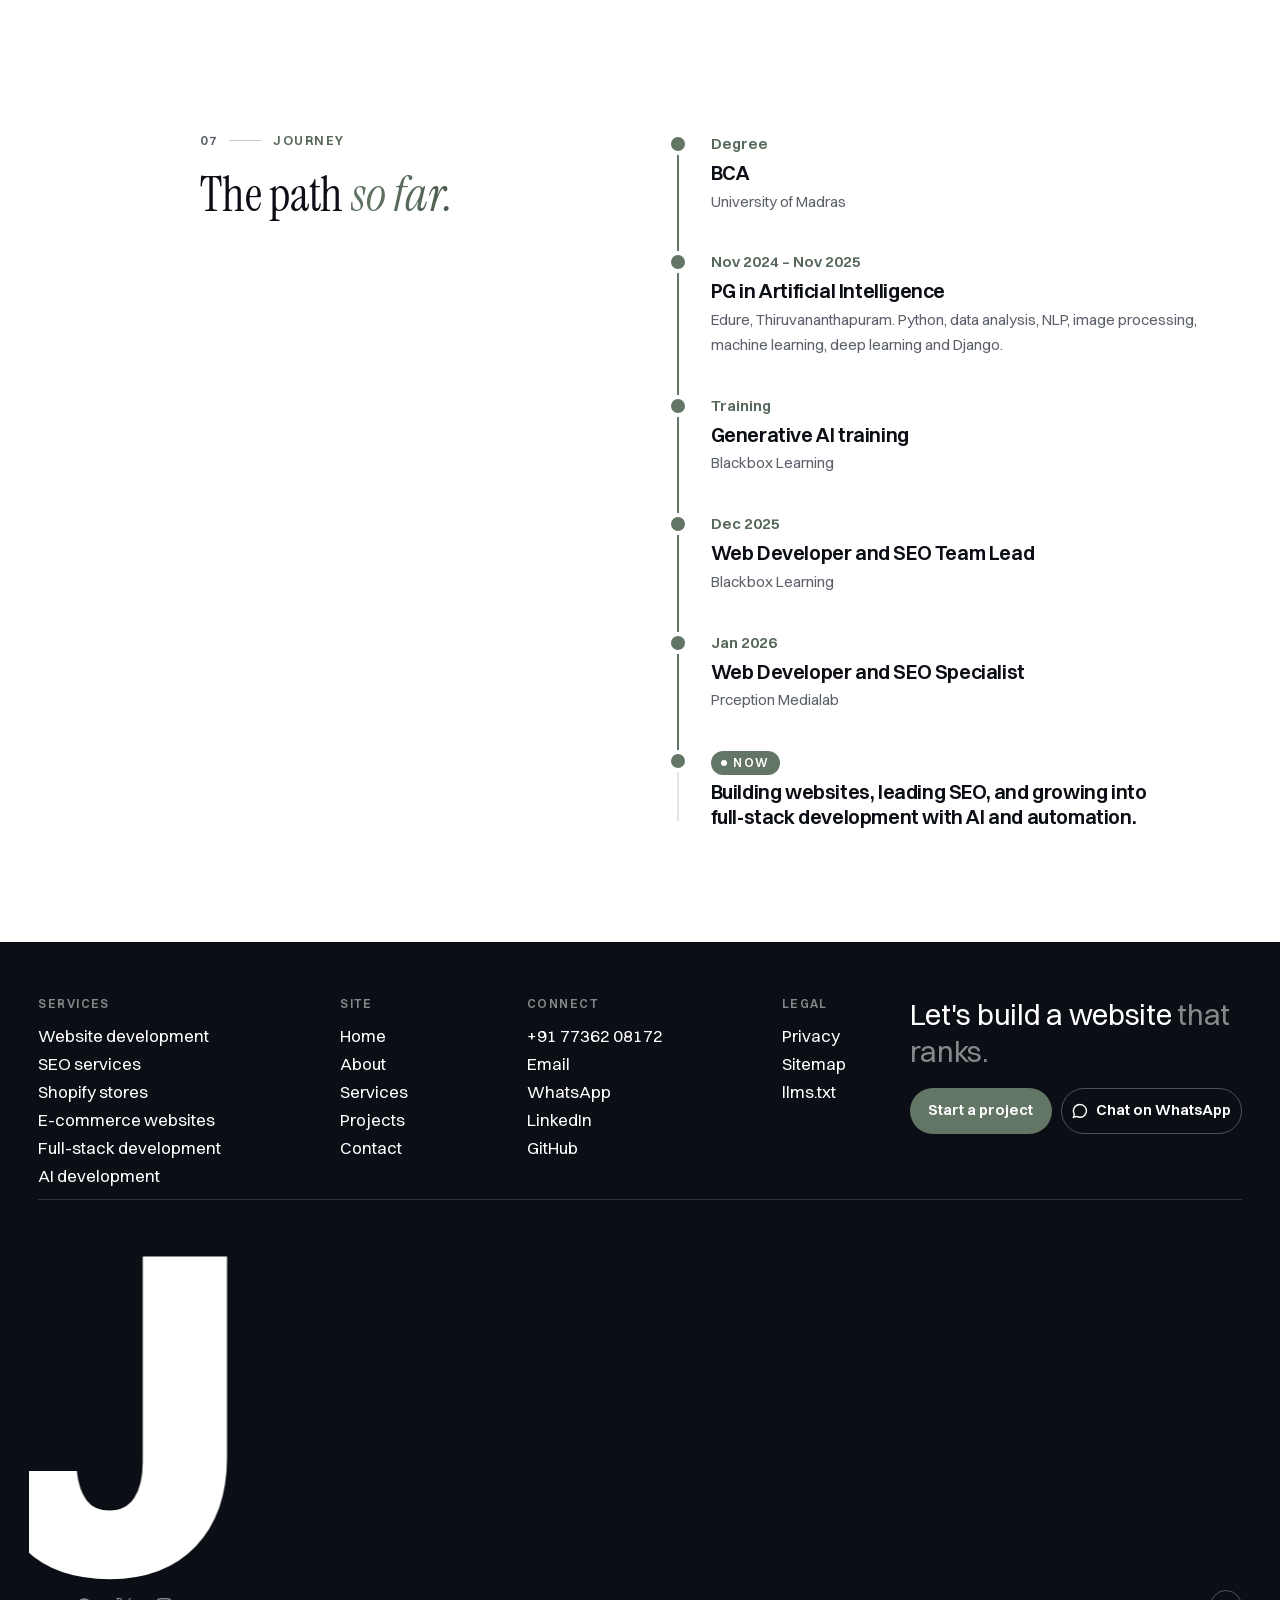
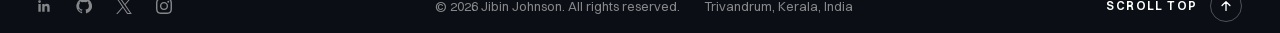
==== commit 67e03a9e: "Home: glass contact section under the FAQ, hero proof line removed White, full-screen contact sectio" ====
--- a/about/index.html
+++ b/about/index.html
@@ -28,7 +28,7 @@
 <link rel="icon" href="../assets/img/favicon.svg?v=2" type="image/svg+xml">
 <link rel="preload" href="../assets/fonts/Switzer-Variable.woff2" as="font" type="font/woff2" crossorigin>
 <link rel="preload" href="../assets/fonts/InstrumentSerif-Regular.woff2" as="font" type="font/woff2" crossorigin>
-<link rel="stylesheet" href="../assets/css/main.css?v=203">
+<link rel="stylesheet" href="../assets/css/main.css?v=224">
 <link rel="stylesheet" href="../assets/css/about.css?v=19">
 <script>document.documentElement.className='js'</script>
 <script type="application/ld+json">{"@context":"https://schema.org","@graph":[{"@type":"WebSite","@id":"https://jibinjohnson.in/#website","url":"https://jibinjohnson.in/","name":"Jibin Johnson","inLanguage":"en-IN","publisher":{"@id":"https://jibinjohnson.in/#person"}},{"@type":"Person","@id":"https://jibinjohnson.in/#person","name":"Jibin Johnson","url":"https://jibinjohnson.in/","image":"https://jibinjohnson.in/assets/img/about-portrait.webp","jobTitle":"Web Developer and SEO Specialist","email":"jibinjohnsoninfo@gmail.com","telephone":"+917736208172","address":{"@type":"PostalAddress","addressLocality":"Thiruvananthapuram","addressRegion":"Kerala","addressCountry":"IN"},"worksFor":[{"@type":"Organization","name":"Prception Medialab","url":"https://prception.in/"},{"@type":"Organization","name":"Blackbox Learning","url":"https://blackboxlearning.in/"}],"alumniOf":[{"@type":"CollegeOrUniversity","name":"University of Madras"},{"@type":"EducationalOrganization","name":"Edure"}],"knowsAbout":["Web development","Search engine optimisation","Shopify","E-commerce development","Python","Django","Machine learning","Artificial intelligence"],"sameAs":["https://www.linkedin.com/in/jibinjohnson/","https://github.com/Jibinjohnson11","https://x.com/jibinjohnsonn","https://www.instagram.com/jibinjohnson.in/"]},{"@type":"AboutPage","@id":"https://jibinjohnson.in/about/#webpage","url":"https://jibinjohnson.in/about/","name":"About | Web Developer & SEO Specialist in Trivandrum","description":"Web developer and SEO specialist in Trivandrum, Kerala. BCA graduate with a postgraduate diploma in AI, building SEO-first websites and web applications.","isPartOf":{"@id":"https://jibinjohnson.in/#website"},"inLanguage":"en-IN","mainEntity":{"@id":"https://jibinjohnson.in/#person"}},{"@type":"BreadcrumbList","itemListElement":[{"@type":"ListItem","position":1,"name":"Home","item":"https://jibinjohnson.in/"},{"@type":"ListItem","position":2,"name":"About","item":"https://jibinjohnson.in/about/"}]}]}</script>
--- a/assets/css/main.css
+++ b/assets/css/main.css
@@ -42,6 +42,7 @@
   --fs-h2:clamp(2rem,1.3rem + 2.15vw,3.25rem);         /* 32 -> 52px */
   --fs-h1:clamp(2.25rem,.75rem + 3.45vw,4rem);         /* 36 -> 64px: inner-page H1 */
   --fs-display:clamp(3rem,5.1vw,4.875rem);             /* 48 -> 78px: home H1 and the statement line */
+  --fs-ghost:clamp(4.5rem,16vw,15rem);                 /* 72 -> 240px: the faded background word in the home Contact band (decorative) */
   --fw-regular:400; --fw-medium:500; --fw-semibold:600;
   --fw-brand:800;      /* the "Jibin" wordmark only (logo and footer name) */
   --lh-display:1; --lh-heading:1.1; --lh-title:1.25; --lh-snug:1.5; --lh-body:1.65;
@@ -172,9 +173,6 @@
 .hero.glass .btn{min-height:3.375rem;padding:0 1.625rem;font-size:var(--fs-base);gap:.625rem;transition:background-color .3s var(--ease),transform .3s var(--ease),box-shadow .3s var(--ease)}
 .hero.glass .btn svg{width:18px;height:18px}
 /* one line of proof under the buttons (the only stats on the home page); each part stays whole, so a narrow screen breaks at the dot */
-.hero-proof{margin:clamp(.75rem,1.8vh,1.25rem) auto 0;font-size:var(--fs-sm);font-weight:var(--fw-medium);line-height:var(--lh-snug);color:var(--muted)}
-.hero-proof>span{white-space:nowrap}
-.hero-proof>span[aria-hidden]{margin-inline:.35em;color:var(--accent)}
 .hero.glass .btn-fill{box-shadow:0 10px 30px -10px rgba(99,118,101,.6),inset 0 1px 0 rgba(255,255,255,.25)}
 .hero.glass .btn:hover{transform:translateY(-2px)}
 .hero.glass .btn-line{background:rgba(255,255,255,.55);border-color:var(--line);-webkit-backdrop-filter:blur(10px);backdrop-filter:blur(10px);box-shadow:0 8px 24px -14px rgba(30,45,33,.35)}
@@ -190,7 +188,6 @@
 /* load-in, by CSS from the first paint, in step with the H1 lines */
 .js .hero.glass .lede,.js .hero.glass .cta-row{animation:hero-in .9s var(--ease) .3s backwards}
 .js .hero.glass .cta-row{animation-delay:.4s}
-.js .hero.glass .hero-proof{animation:hero-in .9s var(--ease) .5s backwards}
 @keyframes hero-in{from{opacity:0;transform:translateY(18px)}}
 /* the portrait (the LCP image) fades in by CSS from the first paint, not after a script runs: waiting for the
    script held the largest paint back until every deferred file had run */
@@ -611,6 +608,52 @@
 }
 @media (max-width:374px){.stk-tile{flex-direction:column;align-items:flex-start}}   /* small phones: icon above the name again, so names like "PostgreSQL" never break mid-word */
 @media (prefers-reduced-motion:reduce){.stk-tile{transition:none}}
+/* ---------- home Contact (#contact, .sec.ct): from a user reference (Nov 2026): white background, premium sage glass ----------
+   A faint ink dot grid (fading out from the centre) and a giant faded "CONTACT" behind, for the frosted glass to blur;
+   left: H2, lede and three link cards (email, WhatsApp, location) at the foot; right: a glass form panel with filled
+   fields and the sage submit button. Glass (.ct-glass look on the cards and the form): two background layers (a white
+   sheen from the top left over a --tint → --glow wash), backdrop blur 24px + saturate, a 1px gradient edge drawn by
+   ::before (white at the top left → sage → white), a white inner highlight and a soft neutral shadow (no glow). */
+.home .ct.sec{position:relative;isolation:isolate;overflow:hidden;display:flex;flex-direction:column;justify-content:center;min-height:100vh;min-height:100svh;padding-block:calc(var(--sec) * 1.15) calc(var(--sec) * .85)}   /* one full screen on every device, content centred (taller content just grows it) */
+.home .ct.sec::before{content:"";position:absolute;inset:0;z-index:-2;pointer-events:none;background-image:radial-gradient(rgba(11,14,20,.11) 1px,transparent 1.3px);background-size:22px 22px;-webkit-mask-image:radial-gradient(ellipse 75% 65% at 50% 55%,#000 25%,transparent 78%);mask-image:radial-gradient(ellipse 75% 65% at 50% 55%,#000 25%,transparent 78%)}
+.ct-word{position:absolute;z-index:-1;pointer-events:none;left:50%;top:calc(var(--sec) * -1.15 + clamp(.25rem,1vw,.75rem));transform:translateX(-50%);font-size:var(--fs-ghost);font-weight:var(--fw-semibold);line-height:var(--lh-display);letter-spacing:var(--ls-title);text-transform:uppercase;white-space:nowrap;user-select:none;background:linear-gradient(180deg,rgba(99,118,101,.26),rgba(99,118,101,.07) 70%,rgba(99,118,101,0));-webkit-background-clip:text;background-clip:text;color:transparent}
+.ct-grid{position:relative;display:grid;grid-template-columns:minmax(0,1fr) minmax(0,1fr);gap:1.25rem;align-items:stretch}
+.ct-main{display:flex;flex-direction:column;min-width:0}
+.ct-lede{color:var(--muted);max-width:26em;margin-top:1rem}
+.ct-ways{display:grid;gap:.875rem;margin:auto 0 0;padding:clamp(2.5rem,6vw,5rem) 0 0;list-style:none}
+/* the glass */
+.ct-ways a,.ct-form{position:relative;background:linear-gradient(118deg,rgba(255,255,255,.7) 0%,rgba(255,255,255,0) 42%),linear-gradient(150deg,rgba(234,240,234,.78),rgba(234,240,234,.42) 55%,rgba(169,196,171,.3));-webkit-backdrop-filter:blur(24px) saturate(1.6);backdrop-filter:blur(24px) saturate(1.6);box-shadow:inset 0 1px 0 rgba(255,255,255,.9),inset 0 -1px 0 rgba(99,118,101,.1),0 1px 2px rgba(11,14,20,.04),0 10px 28px -16px rgba(11,14,20,.16)}
+.ct-ways a::before,.ct-form::before{content:"";position:absolute;inset:0;border-radius:inherit;padding:1px;pointer-events:none;background:linear-gradient(160deg,rgba(255,255,255,1),rgba(99,118,101,.32) 55%,rgba(255,255,255,.75));-webkit-mask:linear-gradient(#000 0 0) content-box,linear-gradient(#000 0 0);-webkit-mask-composite:xor;mask-composite:exclude;transition:opacity .3s}
+.ct-ways a{display:flex;align-items:center;gap:1.25rem;padding:1.15rem 1.35rem;border-radius:22px;color:var(--ink);transition:box-shadow .3s,transform .4s var(--ease)}
+.ct-ic{flex:none;display:grid;place-items:center;width:3.25rem;height:3.25rem;border-radius:14px;background:linear-gradient(160deg,var(--accent-btn),var(--accent-btn-hover));color:var(--surface);box-shadow:inset 0 1px 0 rgba(255,255,255,.3),inset 0 -1px 0 rgba(11,14,20,.15),0 6px 14px -8px rgba(71,87,74,.75)}
+.ct-ic svg{width:1.375rem;height:1.375rem}
+.ct-txt{display:grid;gap:.2rem;flex:1;min-width:0}
+.ct-txt b{font-size:var(--fs-base);line-height:var(--lh-title)}
+.ct-txt span{font-size:var(--fs-sm);color:var(--muted);overflow-wrap:anywhere}
+.ct-go{flex:none;display:grid;place-items:center;width:2.75rem;height:2.75rem;border-radius:50%;background:rgba(255,255,255,.7);color:var(--accent);box-shadow:inset 0 1px 0 #fff,0 0 0 1px rgba(99,118,101,.18),0 2px 6px -2px rgba(11,14,20,.1);transition:background-color .3s,color .3s}
+.ct-go svg{width:1.1rem;height:1.1rem;transition:transform .35s var(--ease)}
+@media (hover:hover){
+  .ct-ways a:hover{transform:translateY(-3px);box-shadow:inset 0 1px 0 rgba(255,255,255,.9),inset 0 -1px 0 rgba(99,118,101,.1),0 2px 4px rgba(11,14,20,.04),0 18px 36px -18px rgba(11,14,20,.22)}
+  .ct-ways a:hover .ct-go{background:var(--accent-btn);color:var(--surface)}
+  .ct-ways a:hover .ct-go svg{transform:translate(2px,-2px)}
+}
+/* form panel: the same glass; fields are lighter frosted wells with the label inside, sage submit */
+.ct-form{display:flex;flex-direction:column;gap:.75rem;min-width:0;padding:.875rem;border-radius:28px}
+.ct-field{display:flex;flex-direction:column;gap:.4rem;padding:1rem 1.25rem;border-radius:18px;border:1px solid rgba(255,255,255,.8);background:linear-gradient(180deg,rgba(255,255,255,.66),rgba(255,255,255,.44));box-shadow:inset 0 1px 2px rgba(11,14,20,.04);font-size:var(--fs-sm);font-weight:var(--fw-medium);line-height:var(--lh-title);color:var(--muted);cursor:text;transition:border-color .2s,background-color .2s,box-shadow .2s}
+.ct-field:hover{border-color:rgba(99,118,101,.3)}
+.ct-field:focus-within{border-color:var(--accent-btn);background:rgba(255,255,255,.9);box-shadow:inset 0 1px 2px rgba(11,14,20,.04),0 0 0 4px rgba(169,196,171,.3)}
+.ct-field:has(:focus-visible){outline:2px solid var(--accent-btn);outline-offset:2px}
+.ct-field input,.ct-field textarea{width:100%;padding:0;background:transparent;border:0;border-radius:0;color:var(--ink);font-size:var(--fs-base);font-weight:var(--fw-regular);line-height:var(--lh-snug);outline:none}
+.ct-msg{flex:1}
+.ct-field textarea{flex:1;min-height:8rem;resize:vertical}
+.ct-submit{min-height:3.5rem;border-radius:18px;background:linear-gradient(160deg,var(--accent-btn),var(--accent-btn-hover));color:var(--surface);box-shadow:inset 0 1px 0 rgba(255,255,255,.25),inset 0 -1px 0 rgba(11,14,20,.15),0 8px 18px -10px rgba(71,87,74,.6)}
+.ct-submit:hover{background:var(--accent-btn-hover)}
+.ct-form .form-status{min-height:0;padding-inline:.5rem;color:var(--muted)}
+.ct-form .form-status:empty{display:none}
+.ct-form .form-status.ok{color:var(--accent)}
+@media (max-width:900px){.ct-grid{grid-template-columns:minmax(0,1fr)}.ct-ways{padding-top:2rem}.ct-form{margin-top:.25rem}}
+@media (prefers-reduced-motion:reduce){.ct-ways a{transition:none}.ct-ways a:hover{transform:none}}
+@media (max-width:639px){.ct-ways a{gap:1rem;padding:1rem}.ct-ic{width:2.75rem;height:2.75rem}.ct-go{width:2.25rem;height:2.25rem}}
 /* FAQ: heading column on the left (held in view on desktop), content on the right */
 .split-sec{display:grid;grid-template-columns:minmax(0,5fr) minmax(0,7fr);gap:2rem 4rem;align-items:start}
 .home .split-head{position:sticky;top:6.5rem}
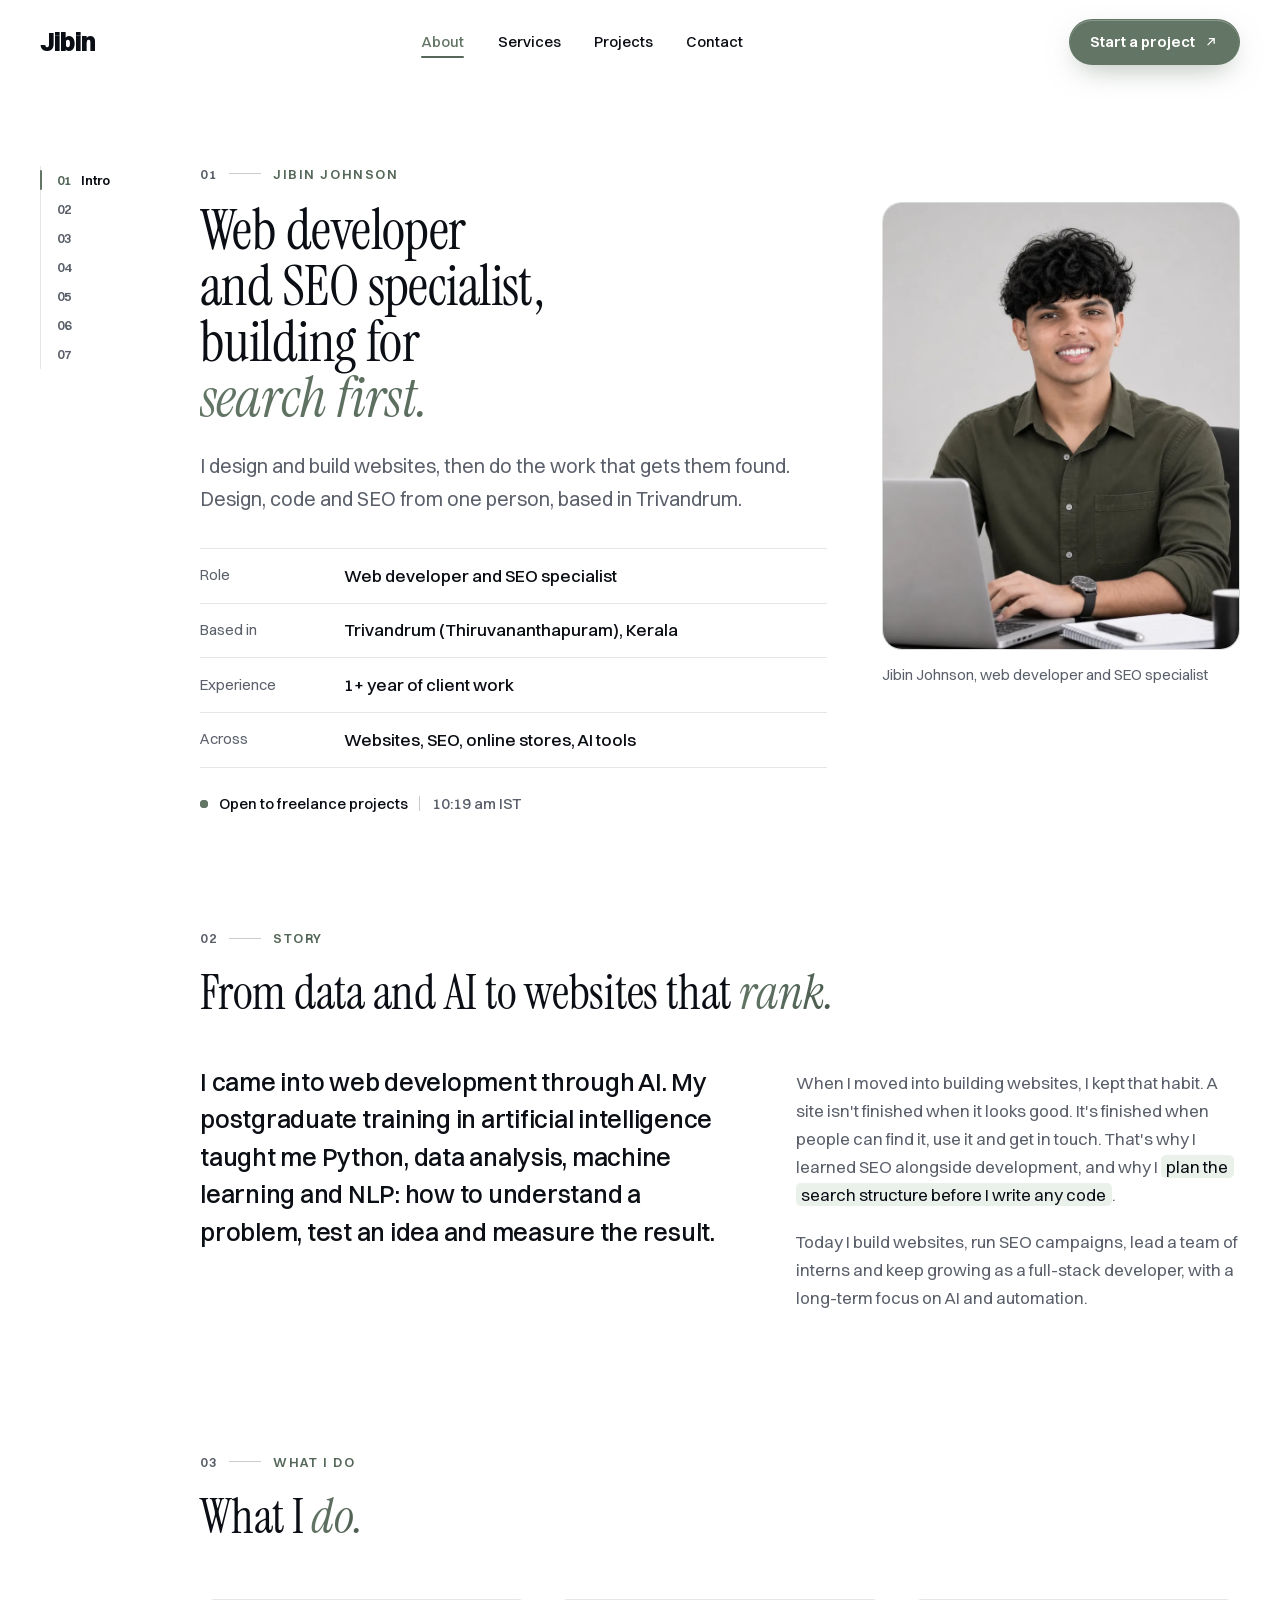
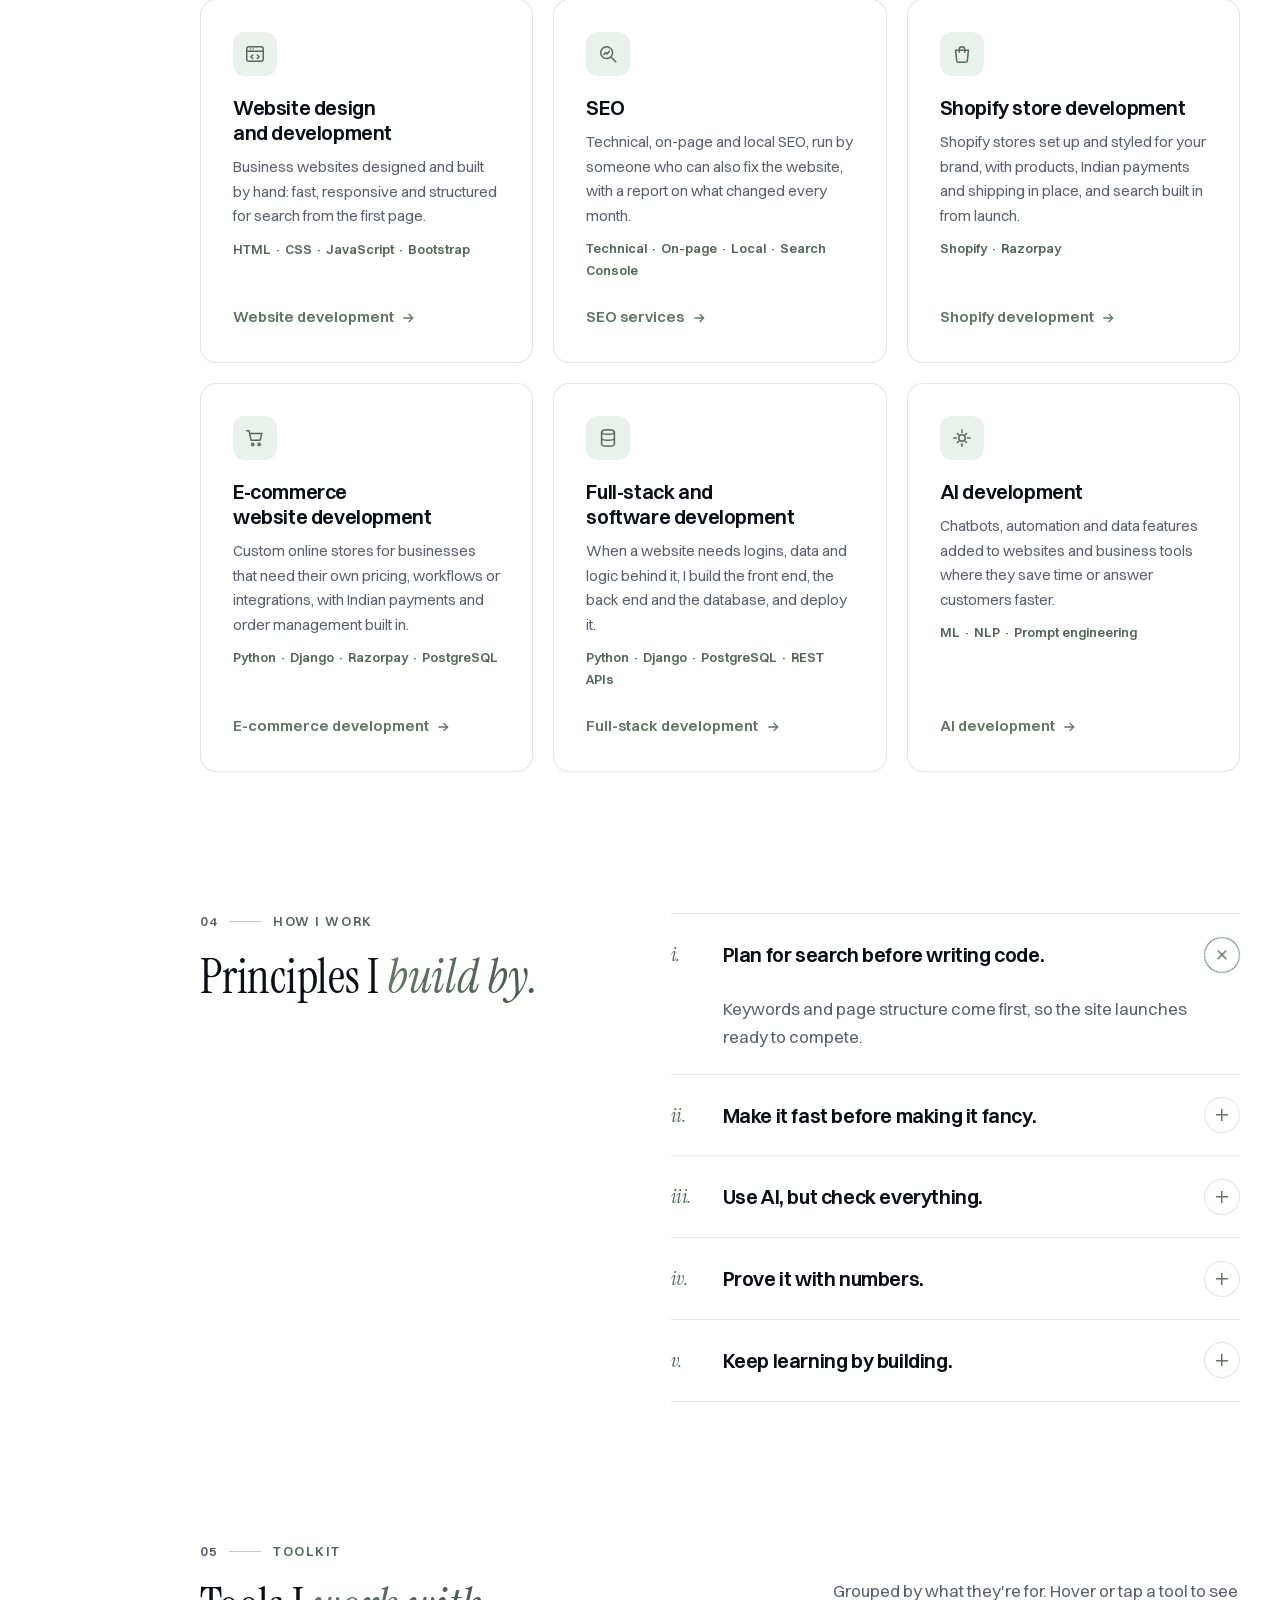
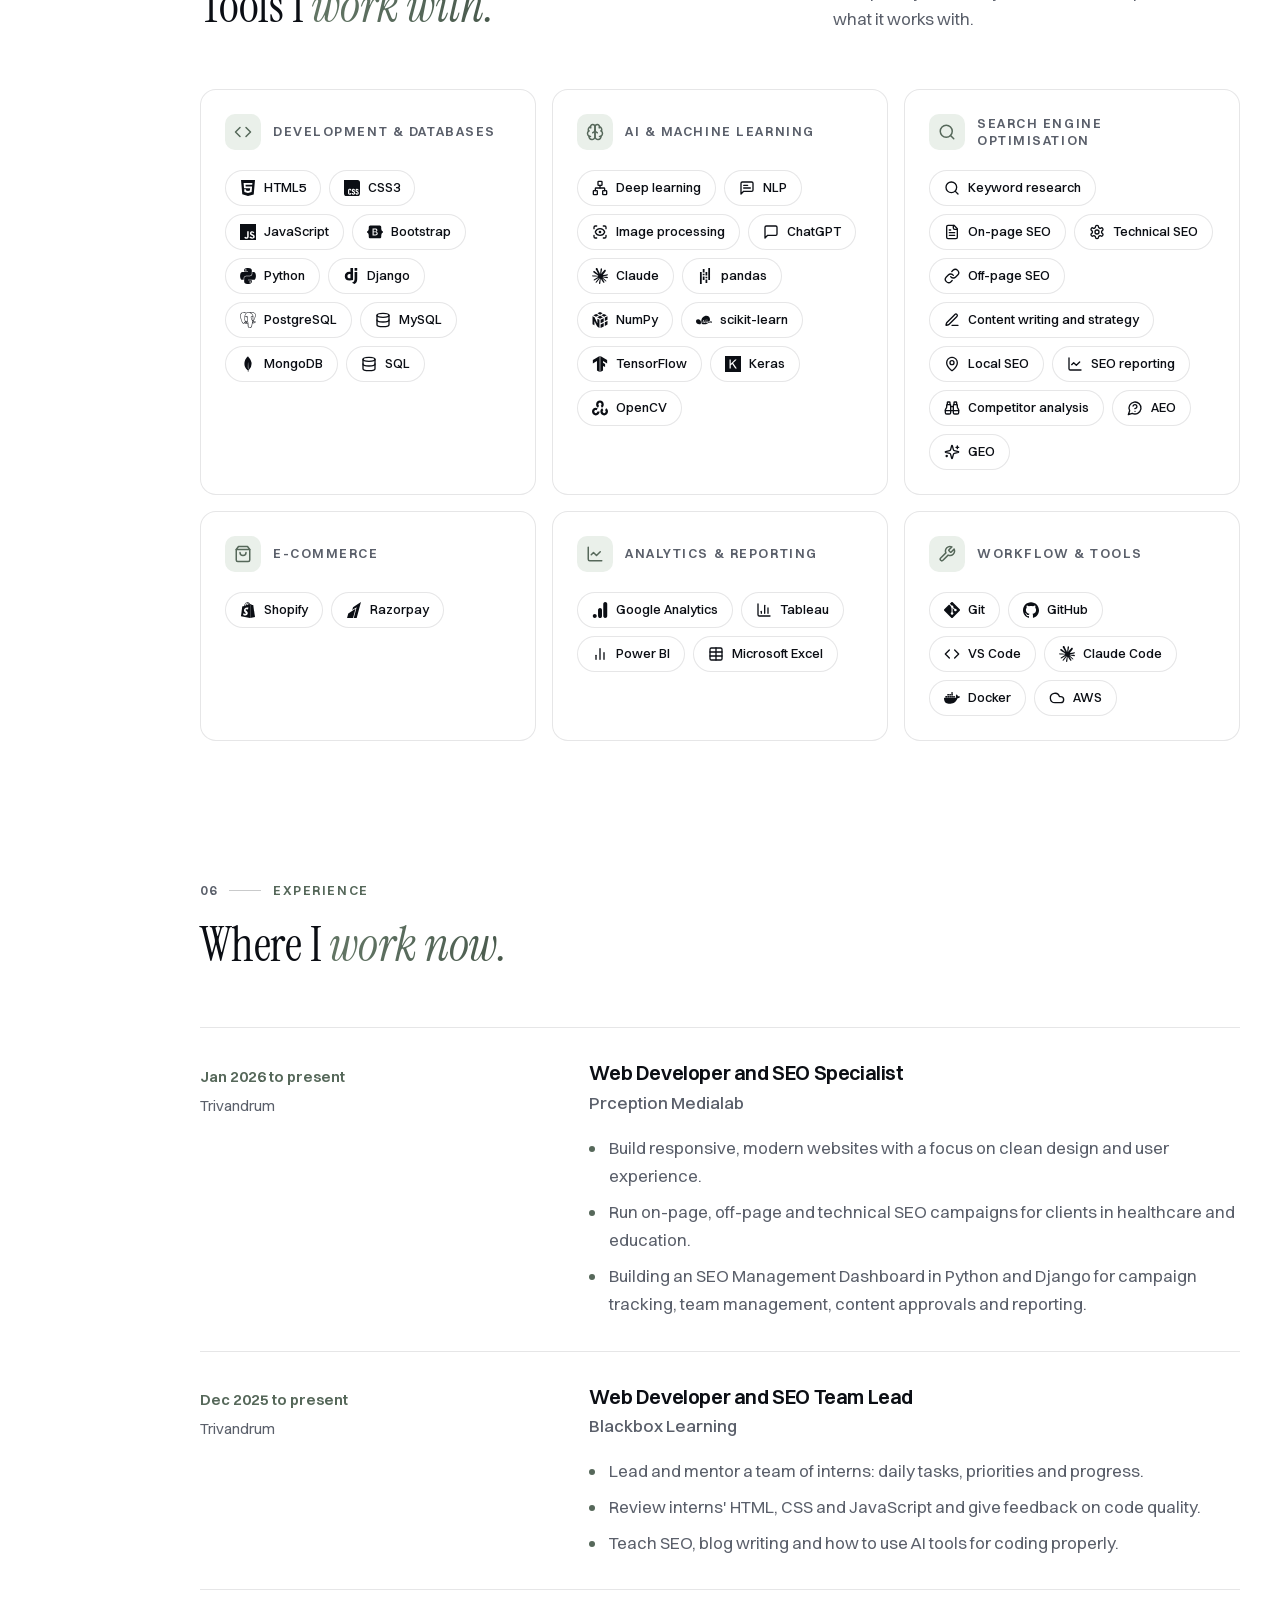
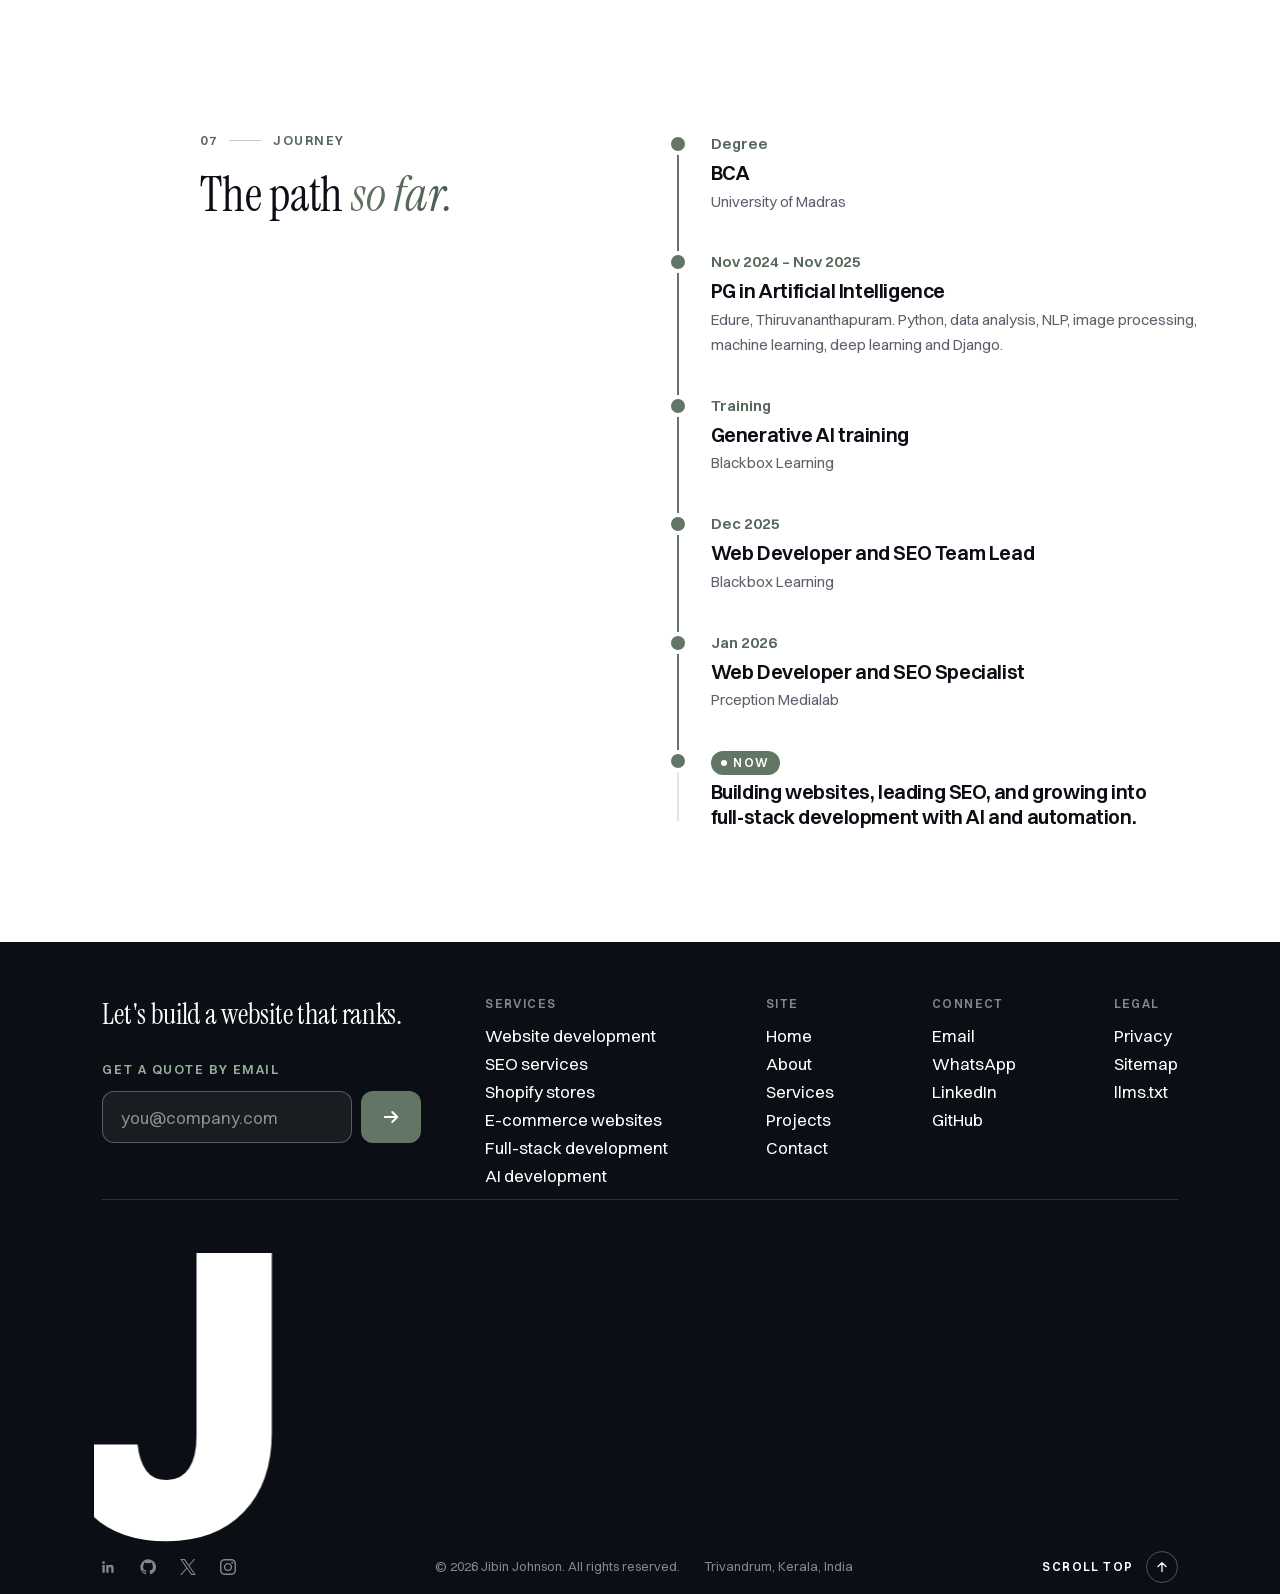
==== commit ac6806f7: "Footer: email quote CTA on the left, phone number hidden, wider side margins Co-Authored-By: Claude " ====
--- a/about/index.html
+++ b/about/index.html
@@ -28,7 +28,7 @@
 <link rel="icon" href="../assets/img/favicon.svg?v=2" type="image/svg+xml">
 <link rel="preload" href="../assets/fonts/Switzer-Variable.woff2" as="font" type="font/woff2" crossorigin>
 <link rel="preload" href="../assets/fonts/InstrumentSerif-Regular.woff2" as="font" type="font/woff2" crossorigin>
-<link rel="stylesheet" href="../assets/css/main.css?v=224">
+<link rel="stylesheet" href="../assets/css/main.css?v=230">
 <link rel="stylesheet" href="../assets/css/about.css?v=19">
 <script>document.documentElement.className='js'</script>
 <script type="application/ld+json">{"@context":"https://schema.org","@graph":[{"@type":"WebSite","@id":"https://jibinjohnson.in/#website","url":"https://jibinjohnson.in/","name":"Jibin Johnson","inLanguage":"en-IN","publisher":{"@id":"https://jibinjohnson.in/#person"}},{"@type":"Person","@id":"https://jibinjohnson.in/#person","name":"Jibin Johnson","url":"https://jibinjohnson.in/","image":"https://jibinjohnson.in/assets/img/about-portrait.webp","jobTitle":"Web Developer and SEO Specialist","email":"jibinjohnsoninfo@gmail.com","telephone":"+917736208172","address":{"@type":"PostalAddress","addressLocality":"Thiruvananthapuram","addressRegion":"Kerala","addressCountry":"IN"},"worksFor":[{"@type":"Organization","name":"Prception Medialab","url":"https://prception.in/"},{"@type":"Organization","name":"Blackbox Learning","url":"https://blackboxlearning.in/"}],"alumniOf":[{"@type":"CollegeOrUniversity","name":"University of Madras"},{"@type":"EducationalOrganization","name":"Edure"}],"knowsAbout":["Web development","Search engine optimisation","Shopify","E-commerce development","Python","Django","Machine learning","Artificial intelligence"],"sameAs":["https://www.linkedin.com/in/jibinjohnson/","https://github.com/Jibinjohnson11","https://x.com/jibinjohnsonn","https://www.instagram.com/jibinjohnson.in/"]},{"@type":"AboutPage","@id":"https://jibinjohnson.in/about/#webpage","url":"https://jibinjohnson.in/about/","name":"About | Web Developer & SEO Specialist in Trivandrum","description":"Web developer and SEO specialist in Trivandrum, Kerala. BCA graduate with a postgraduate diploma in AI, building SEO-first websites and web applications.","isPartOf":{"@id":"https://jibinjohnson.in/#website"},"inLanguage":"en-IN","mainEntity":{"@id":"https://jibinjohnson.in/#person"}},{"@type":"BreadcrumbList","itemListElement":[{"@type":"ListItem","position":1,"name":"Home","item":"https://jibinjohnson.in/"},{"@type":"ListItem","position":2,"name":"About","item":"https://jibinjohnson.in/about/"}]}]}</script>
@@ -226,13 +226,13 @@
 <div class="wrap">
 <footer class="foot">
 <div class="foot-top">
+<div class="foot-cta"><p class="foot-cta-title">Let's build a website that ranks.</p><form class="foot-form" action="https://api.web3forms.com/submit" method="POST" data-sending="Sending…" data-ok="Thanks. I reply within one working day."><input type="hidden" name="access_key" value="07d4da18-8893-40cc-b59f-8156f0a84335"><input type="hidden" name="subject" value="New quote request from the jibinjohnson.in footer"><input type="hidden" name="from_name" value="jibinjohnson.in"><input type="hidden" name="message" value="Quote request from the footer form: please reply to this email address."><input type="checkbox" name="botcheck" tabindex="-1" autocomplete="off" aria-hidden="true" hidden style="display:none"><label class="foot-cta-label" for="foot-email">Get a quote by email</label><div class="foot-form-row"><input id="foot-email" type="email" name="email" required autocomplete="email" placeholder="you@company.com"><button class="foot-send" type="submit" aria-label="Send"><svg viewBox="0 0 16 16" fill="none" stroke="currentColor" stroke-width="1.6" stroke-linecap="round" stroke-linejoin="round" aria-hidden="true"><path d="M3 8h10M9 4l4 4-4 4"/></svg></button></div><p class="form-status" role="status" aria-live="polite"></p></form></div>
 <div class="foot-nav">
 <div><h3>Services</h3><ul><li><a href="../website-development-kerala/">Website development</a></li><li><a href="../seo-services-kerala/">SEO services</a></li><li><a href="../shopify-developer-kerala/">Shopify stores</a></li><li><a href="../ecommerce-website-development-kerala/">E-commerce websites</a></li><li><a href="../full-stack-developer-kerala/">Full-stack development</a></li><li><a href="../ai-developer-kerala/">AI development</a></li></ul></div>
 <div><h3>Site</h3><ul><li><a href="../">Home</a></li><li><a href="../about/">About</a></li><li><a href="../services/">Services</a></li><li><a href="../projects/">Projects</a></li><li><a href="../contact/">Contact</a></li></ul></div>
-<div><h3>Connect</h3><ul><li><a href="tel:+917736208172">+91 77362 08172</a></li><li><a href="mailto:jibinjohnsoninfo@gmail.com">Email</a></li><li><a href="https://wa.me/917736208172?text=Hi%20Jibin%2C%20I%27d%20like%20to%20talk%20about%20a%20project." target="_blank" rel="noopener">WhatsApp</a></li><li><a href="https://www.linkedin.com/in/jibinjohnson/" target="_blank" rel="noopener">LinkedIn</a></li><li><a href="https://github.com/Jibinjohnson11" target="_blank" rel="noopener">GitHub</a></li></ul></div>
+<div><h3>Connect</h3><ul><li><a href="mailto:jibinjohnsoninfo@gmail.com">Email</a></li><li><a href="https://wa.me/917736208172?text=Hi%20Jibin%2C%20I%27d%20like%20to%20talk%20about%20a%20project." target="_blank" rel="noopener">WhatsApp</a></li><li><a href="https://www.linkedin.com/in/jibinjohnson/" target="_blank" rel="noopener">LinkedIn</a></li><li><a href="https://github.com/Jibinjohnson11" target="_blank" rel="noopener">GitHub</a></li></ul></div>
 <div><h3>Legal</h3><ul><li><a href="../privacy/">Privacy</a></li><li><a href="../sitemap.xml">Sitemap</a></li><li><a href="../llms.txt">llms.txt</a></li></ul></div>
 </div>
-<div class="foot-cta"><p class="foot-cta-title">Let's build a website <span class="muted">that ranks.</span></p><div class="cta-row"><a class="btn btn-fill" href="../contact/">Start a project</a><a class="btn btn-line" href="https://wa.me/917736208172?text=Hi%20Jibin%2C%20I%27d%20like%20to%20talk%20about%20a%20project." target="_blank" rel="noopener"><svg viewBox="0 0 16 16" fill="none" stroke="currentColor" stroke-width="1.4" aria-hidden="true"><path d="M8 1.5a6.5 6.5 0 0 0-5.6 9.8l-.9 3.2 3.3-.9A6.5 6.5 0 1 0 8 1.5z"/></svg>Chat on WhatsApp</a></div></div>
 </div>
 <div class="wm" role="img" aria-label="JIBIN">JIBIN</div>
 <div class="legal"><ul class="social"><li><a href="https://www.linkedin.com/in/jibinjohnson/" target="_blank" rel="noopener" aria-label="LinkedIn"><svg viewBox="0 0 24 24" fill="currentColor" aria-hidden="true"><path d="M20.45 20.45h-3.56v-5.57c0-1.33-.02-3.04-1.85-3.04-1.85 0-2.14 1.45-2.14 2.94v5.67H9.35V9h3.41v1.56h.05c.48-.9 1.64-1.85 3.37-1.85 3.6 0 4.27 2.37 4.27 5.46v6.28zM5.34 7.43a2.06 2.06 0 1 1 0-4.13 2.06 2.06 0 0 1 0 4.13zM7.12 20.45H3.56V9h3.56v11.45z"/></svg></a></li><li><a href="https://github.com/Jibinjohnson11" target="_blank" rel="noopener" aria-label="GitHub"><svg viewBox="0 0 24 24" fill="currentColor" aria-hidden="true"><path d="M12 .5a11.5 11.5 0 0 0-3.64 22.41c.58.1.79-.25.79-.56v-2c-3.2.7-3.88-1.37-3.88-1.37-.52-1.33-1.28-1.69-1.28-1.69-1.04-.71.08-.7.08-.7 1.15.08 1.76 1.19 1.76 1.19 1.03 1.76 2.69 1.25 3.35.96.1-.75.4-1.25.73-1.54-2.55-.29-5.24-1.28-5.24-5.69 0-1.26.45-2.29 1.19-3.09-.12-.29-.52-1.46.11-3.05 0 0 .97-.31 3.17 1.18a11 11 0 0 1 5.77 0c2.2-1.49 3.17-1.18 3.17-1.18.63 1.59.23 2.76.11 3.05.74.8 1.19 1.83 1.19 3.09 0 4.42-2.69 5.39-5.26 5.68.41.36.78 1.06.78 2.14v3.17c0 .31.21.67.8.56A11.5 11.5 0 0 0 12 .5z"/></svg></a></li><li><a href="https://x.com/jibinjohnsonn" target="_blank" rel="noopener" aria-label="X"><svg viewBox="0 0 24 24" fill="currentColor" aria-hidden="true"><path d="M14.234 10.162 22.977 0h-2.072l-7.591 8.824L7.251 0H.258l9.168 13.343L.258 24H2.33l8.016-9.318L16.749 24h6.993zm-2.837 3.299-.929-1.329L3.076 1.56h3.182l5.965 8.532.929 1.329 7.754 11.09h-3.182z"/></svg></a></li><li><a href="https://www.instagram.com/jibinjohnson.in/" target="_blank" rel="noopener" aria-label="Instagram"><svg viewBox="0 0 24 24" fill="currentColor" aria-hidden="true"><path d="M7.0301.084c-1.2768.0602-2.1487.264-2.911.5634-.7888.3075-1.4575.72-2.1228 1.3877-.6652.6677-1.075 1.3368-1.3802 2.127-.2954.7638-.4956 1.6365-.552 2.914-.0564 1.2775-.0689 1.6882-.0626 4.947.0062 3.2586.0206 3.6671.0825 4.9473.061 1.2765.264 2.1482.5635 2.9107.308.7889.72 1.4573 1.388 2.1228.6679.6655 1.3365 1.0743 2.1285 1.38.7632.295 1.6361.4961 2.9134.552 1.2773.056 1.6884.069 4.9462.0627 3.2578-.0062 3.668-.0207 4.9478-.0814 1.28-.0607 2.147-.2652 2.9098-.5633.7889-.3086 1.4578-.72 2.1228-1.3881.665-.6682 1.0745-1.3378 1.3795-2.1284.2957-.7632.4966-1.636.552-2.9124.056-1.2809.0692-1.6898.063-4.948-.0063-3.2583-.021-3.6668-.0817-4.9465-.0607-1.2797-.264-2.1487-.5633-2.9117-.3084-.7889-.72-1.4568-1.3876-2.1228C21.2982 1.33 20.628.9208 19.8378.6165 19.074.321 18.2017.1197 16.9244.0645 15.6471.0093 15.236-.005 11.977.0014 8.718.0076 8.31.0215 7.0301.0839m.1402 21.6932c-1.17-.0509-1.8053-.2453-2.2287-.408-.5606-.216-.96-.4771-1.3819-.895-.422-.4178-.6811-.8186-.9-1.378-.1644-.4234-.3624-1.058-.4171-2.228-.0595-1.2645-.072-1.6442-.079-4.848-.007-3.2037.0053-3.583.0607-4.848.05-1.169.2456-1.805.408-2.2282.216-.5613.4762-.96.895-1.3816.4188-.4217.8184-.6814 1.3783-.9003.423-.1651 1.0575-.3614 2.227-.4171 1.2655-.06 1.6447-.072 4.848-.079 3.2033-.007 3.5835.005 4.8495.0608 1.169.0508 1.8053.2445 2.228.408.5608.216.96.4754 1.3816.895.4217.4194.6816.8176.9005 1.3787.1653.4217.3617 1.056.4169 2.2263.0602 1.2655.0739 1.645.0796 4.848.0058 3.203-.0055 3.5834-.061 4.848-.051 1.17-.245 1.8055-.408 2.2294-.216.5604-.4763.96-.8954 1.3814-.419.4215-.8181.6811-1.3783.9-.4224.1649-1.0577.3617-2.2262.4174-1.2656.0595-1.6448.072-4.8493.079-3.2045.007-3.5825-.006-4.848-.0608M16.953 5.5864A1.44 1.44 0 1 0 18.39 4.144a1.44 1.44 0 0 0-1.437 1.4424M5.8385 12.012c.0067 3.4032 2.7706 6.1557 6.173 6.1493 3.4026-.0065 6.157-2.7701 6.1506-6.1733-.0065-3.4032-2.771-6.1565-6.174-6.1498-3.403.0067-6.156 2.771-6.1496 6.1738M8 12.0077a4 4 0 1 1 4.008 3.9921A3.9996 3.9996 0 0 1 8 12.0077"/></svg></a></li></ul><p class="legal-copy"><span>© <span data-year>2026</span> Jibin Johnson. All rights reserved.</span><span>Trivandrum, Kerala, India</span></p><button class="to-top" type="button"><span>Scroll top</span><svg viewBox="0 0 16 16" fill="none" stroke="currentColor" stroke-width="1.5" stroke-linecap="round" stroke-linejoin="round" aria-hidden="true"><path d="M8 13V3M3.5 7.5 8 3l4.5 4.5"/></svg></button></div>
@@ -240,7 +240,7 @@
 </div>
 </section>
 <a class="wa" href="https://wa.me/917736208172?text=Hi%20Jibin%2C%20I%27d%20like%20to%20talk%20about%20a%20project." target="_blank" rel="noopener" aria-label="Chat on WhatsApp"><svg viewBox="0 0 16 16" fill="none" stroke="currentColor" stroke-width="1.4" aria-hidden="true"><path d="M8 1.5a6.5 6.5 0 0 0-5.6 9.8l-.9 3.2 3.3-.9A6.5 6.5 0 1 0 8 1.5z"/></svg></a>
-<script src="../assets/js/main.js?v=45" defer></script>
+<script src="../assets/js/main.js?v=46" defer></script>
 <script src="../assets/js/vendor/lenis/lenis.min.js?v=1.1.20" defer></script>
 <script src="../assets/js/smooth.js?v=4" defer></script>
 <script src="../assets/js/footer.js?v=11" defer></script>
--- a/assets/css/main.css
+++ b/assets/css/main.css
@@ -348,7 +348,7 @@
    One dark band: link columns + CTA, divider, the giant "JIBIN" wordmark sliding in letter by letter, bottom bar. Motion classes are added by footer.js only, so without JS
    (and under reduced motion) everything is visible and static. */
 .end{
-  --wrap:1400px;--gut:clamp(1.5rem,3vw,2.5rem);   /* the footer's own, wider container */
+  --wrap:1200px;--gut:clamp(1.5rem,8vw,8rem);   /* the footer's own container, roomier side margins (user request) */
   --end-muted:rgba(255,255,255,.5);                /* muted footer text: 5.2:1 on --ink */
   --end-line:rgba(255,255,255,.15);                /* dividers */
   --roll:cubic-bezier(.2,.7,.2,1);                 /* scroll-top arrow */
@@ -367,19 +367,28 @@
 .hero .contact-grid{align-items:start}
 .contact-grid .cta-row+.reach{margin-top:2.5rem}
 
-/* top row: the four link columns on the left, the CTA on the right (stacked below 1100px) */
-.foot-top{display:grid;grid-template-columns:minmax(0,1fr) auto;gap:2.5rem clamp(2.5rem,5vw,6rem);align-items:start}
+/* top row: the CTA on the left, the four link columns on the right (stacked below 1100px, CTA first) */
+.foot-top{display:grid;grid-template-columns:auto minmax(0,1fr);gap:2.5rem clamp(2.5rem,5vw,6rem);align-items:start}
 .foot-top>*{min-width:0}
 /* link columns: each as wide as its longest link, the free space shared evenly between them */
 .foot-nav{display:grid;grid-template-columns:repeat(4,max-content);justify-content:space-between;gap:2.5rem 2rem;overflow-wrap:anywhere}
-/* CTA on the right: plain text and buttons on the dark band, no card */
-.foot-cta-title{font-size:var(--fs-xl);font-weight:var(--fw-regular);line-height:var(--lh-title);letter-spacing:var(--ls-lead);color:var(--bg)}
-.foot-cta-title .muted{color:var(--end-muted)}
-.foot-cta .cta-row{margin-top:1.5rem;gap:.6rem}
-/* the CTA is as wide as its two buttons (on one row), so its right edge sits on the container edge like the divider and "Scroll top"; the title wraps inside that width */
-.foot-cta{width:min-content}
-.foot-cta .cta-row{flex-wrap:nowrap}
-.foot-cta .btn{padding-inline:1.1rem;white-space:nowrap}
+/* CTA on the left (user reference, Nov 2026): a serif line, a sage label and an email field with a square sage arrow button (Web3Forms, sent by main.js) */
+.foot-cta{width:min(27rem,100%)}
+@media (min-width:1100px) and (max-width:1279px){.foot-cta{width:min(22rem,100%)}}   /* room for the four columns beside it with the wide side margins */
+.foot-cta-title{font-family:var(--display);font-size:var(--fs-xl);font-weight:var(--fw-regular);line-height:var(--lh-title);letter-spacing:var(--ls-lead);color:var(--bg)}
+.foot-cta-label{display:block;margin-top:1.75rem;font-size:var(--fs-xs);font-weight:var(--fw-semibold);letter-spacing:var(--ls-label);line-height:var(--lh-title);text-transform:uppercase;color:var(--accent)}
+.foot-form-row{display:flex;gap:.6rem;margin-top:.875rem}
+.foot-form-row input{flex:1;min-width:0;height:3.25rem;padding:0 1.1rem;border:1px solid var(--line-strong);border-radius:12px;background:rgba(255,255,255,.06);
+  font:inherit;font-size:var(--fs-base);color:var(--bg);transition:border-color .2s,background-color .2s}
+.foot-form-row input::placeholder{color:var(--end-muted)}
+.foot-form-row input:focus{border-color:var(--accent);background:rgba(255,255,255,.09)}
+.foot-send{flex:none;display:grid;place-items:center;width:3.75rem;height:3.25rem;padding:0;border:0;border-radius:12px;background:var(--accent-btn);color:var(--bg);cursor:pointer;transition:background-color .2s}
+.foot-send:hover{background:var(--accent-btn-hover)}
+.foot-send:disabled{opacity:.6;cursor:progress}
+.foot-send svg{width:1.25rem;height:1.25rem}
+.foot-form .form-status{margin-top:.6rem;color:var(--end-muted)}
+.foot-form .form-status:empty{display:none}
+.foot-form .form-status.ok{color:var(--accent)}
 /* secondary button on the dark band: an outline, quieter than the sage primary (as .btn-line is on light pages) */
 .end .btn-line{background:transparent;border-color:var(--line-strong);color:var(--bg)}
 .end .btn-line:hover{background:rgba(255,255,255,.08);border-color:var(--bg)}
@@ -425,7 +434,6 @@
   .foot-top{grid-template-columns:minmax(0,1fr)}
   .foot-nav{grid-template-columns:repeat(4,minmax(0,1fr));justify-content:stretch}
   .foot-cta{width:auto;max-width:34rem}
-  .foot-cta .cta-row{flex-wrap:wrap}
 }
 @media (max-width:1023px){
   /* 2 × 2: equal columns while they fit; on phones the first (Services, Connect) grows to its longest link and Site/Legal take the rest, so every link stays on one line down to 320px */
@@ -435,7 +443,6 @@
 @media (min-width:1024px){
   .end{padding-bottom:clamp(.5rem,1vh,.75rem)}
   /* link columns + CTA */
-  .foot-cta .cta-row{margin-top:clamp(.9rem,2vh,1.5rem)}
   .foot h3{margin-bottom:clamp(.4rem,1.2vh,1rem)}
   .foot li{margin-bottom:0}
   /* wordmark: fitted to the width by footer.js */
@@ -455,7 +462,7 @@
   .legal-copy{flex-direction:column}
 }
 @media (prefers-reduced-motion:reduce){
-  .foot-nav a,.foot-nav a::after,.to-top svg{transition:none}   /* underline shows instantly */
+  .foot-nav a,.foot-nav a::after,.foot-form-row input,.foot-send,.to-top svg{transition:none}   /* underline shows instantly */
   .wm__char{transform:none;will-change:auto}   /* letters always shown, never move (footer.js doesn't drive them) */
 }
 
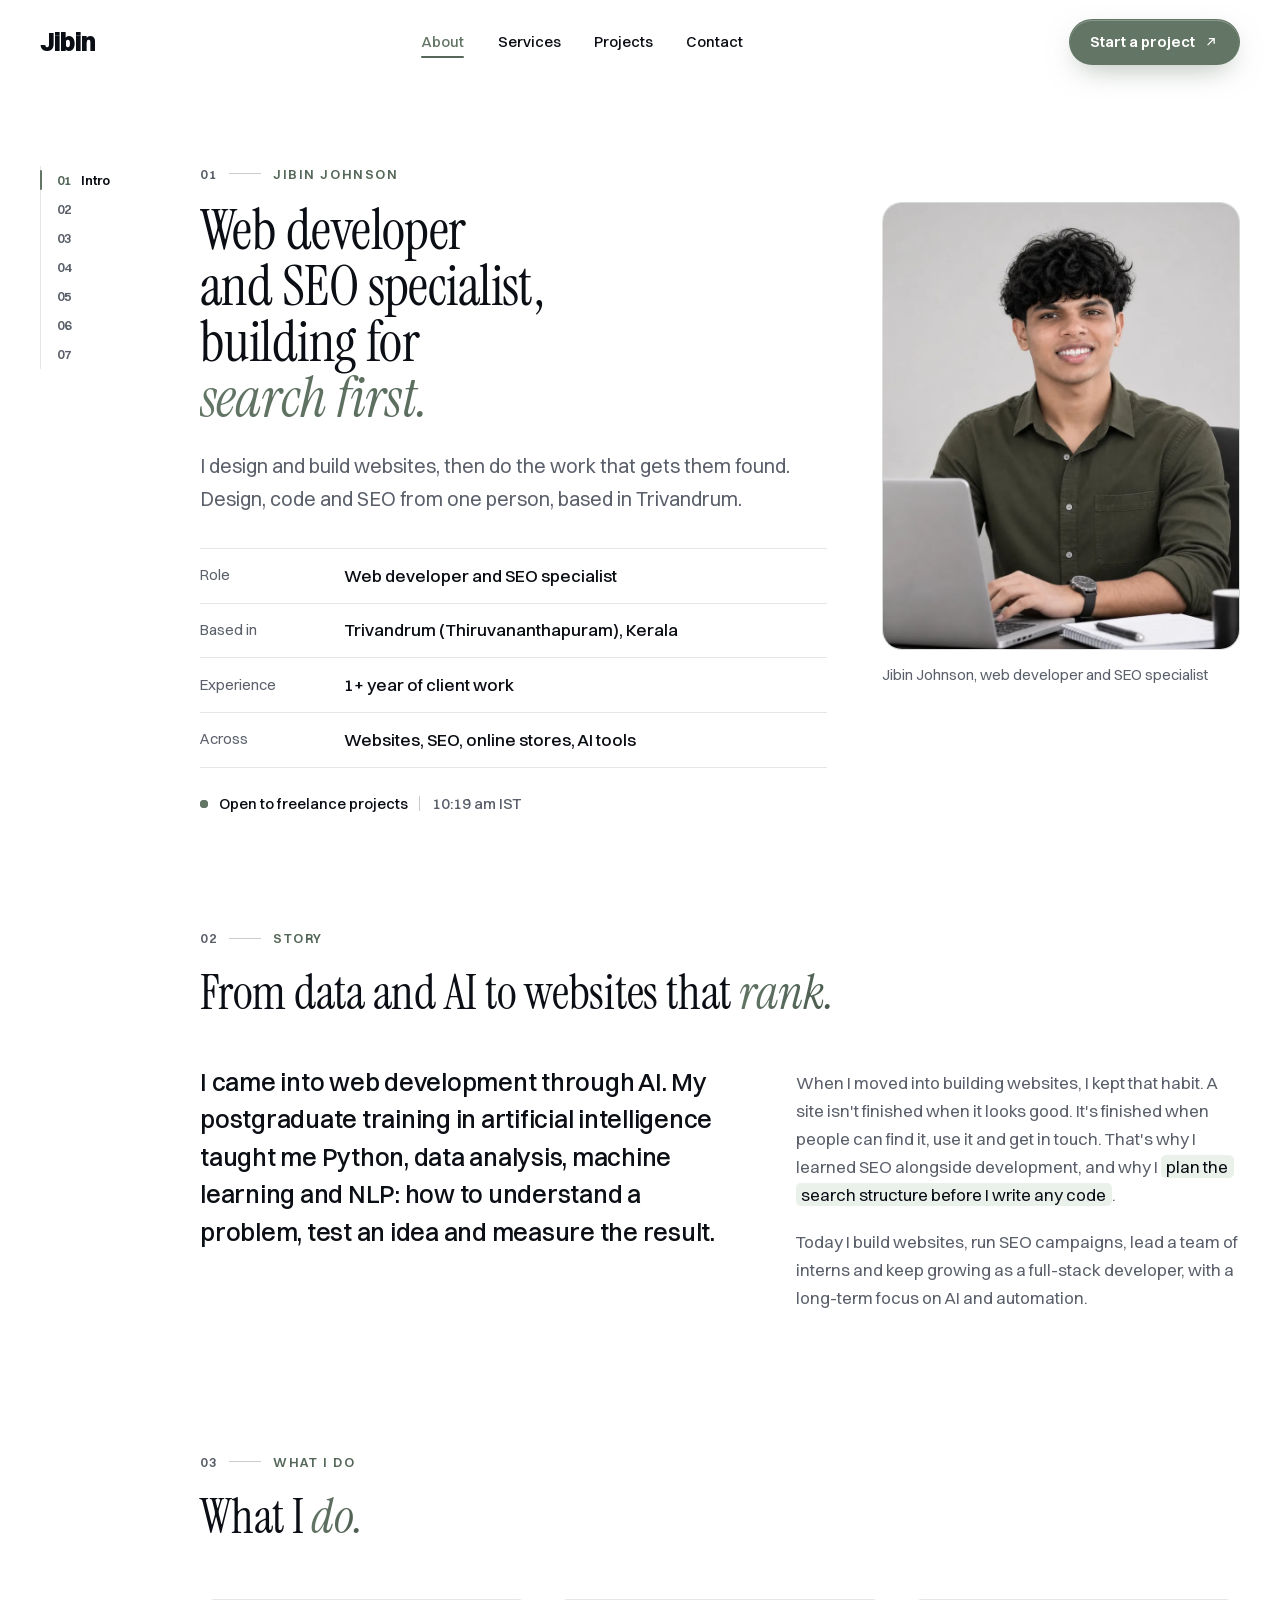
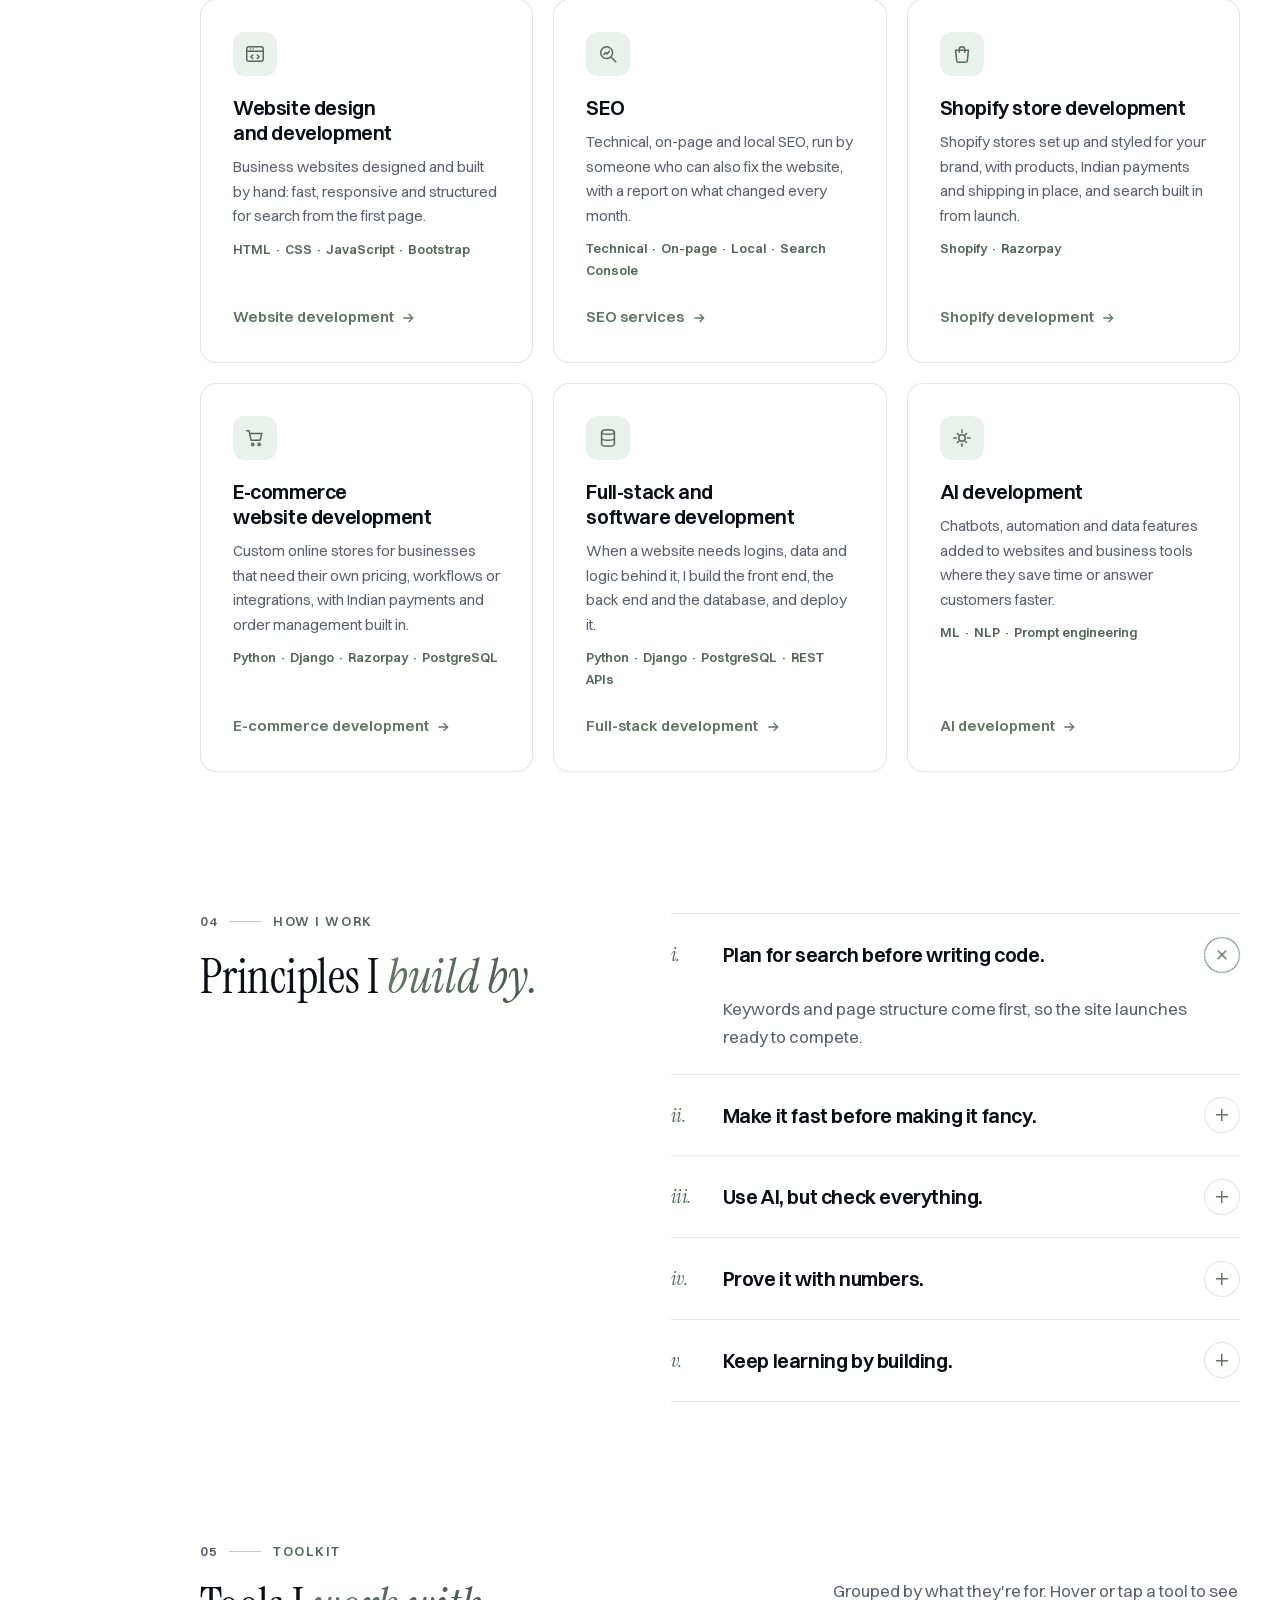
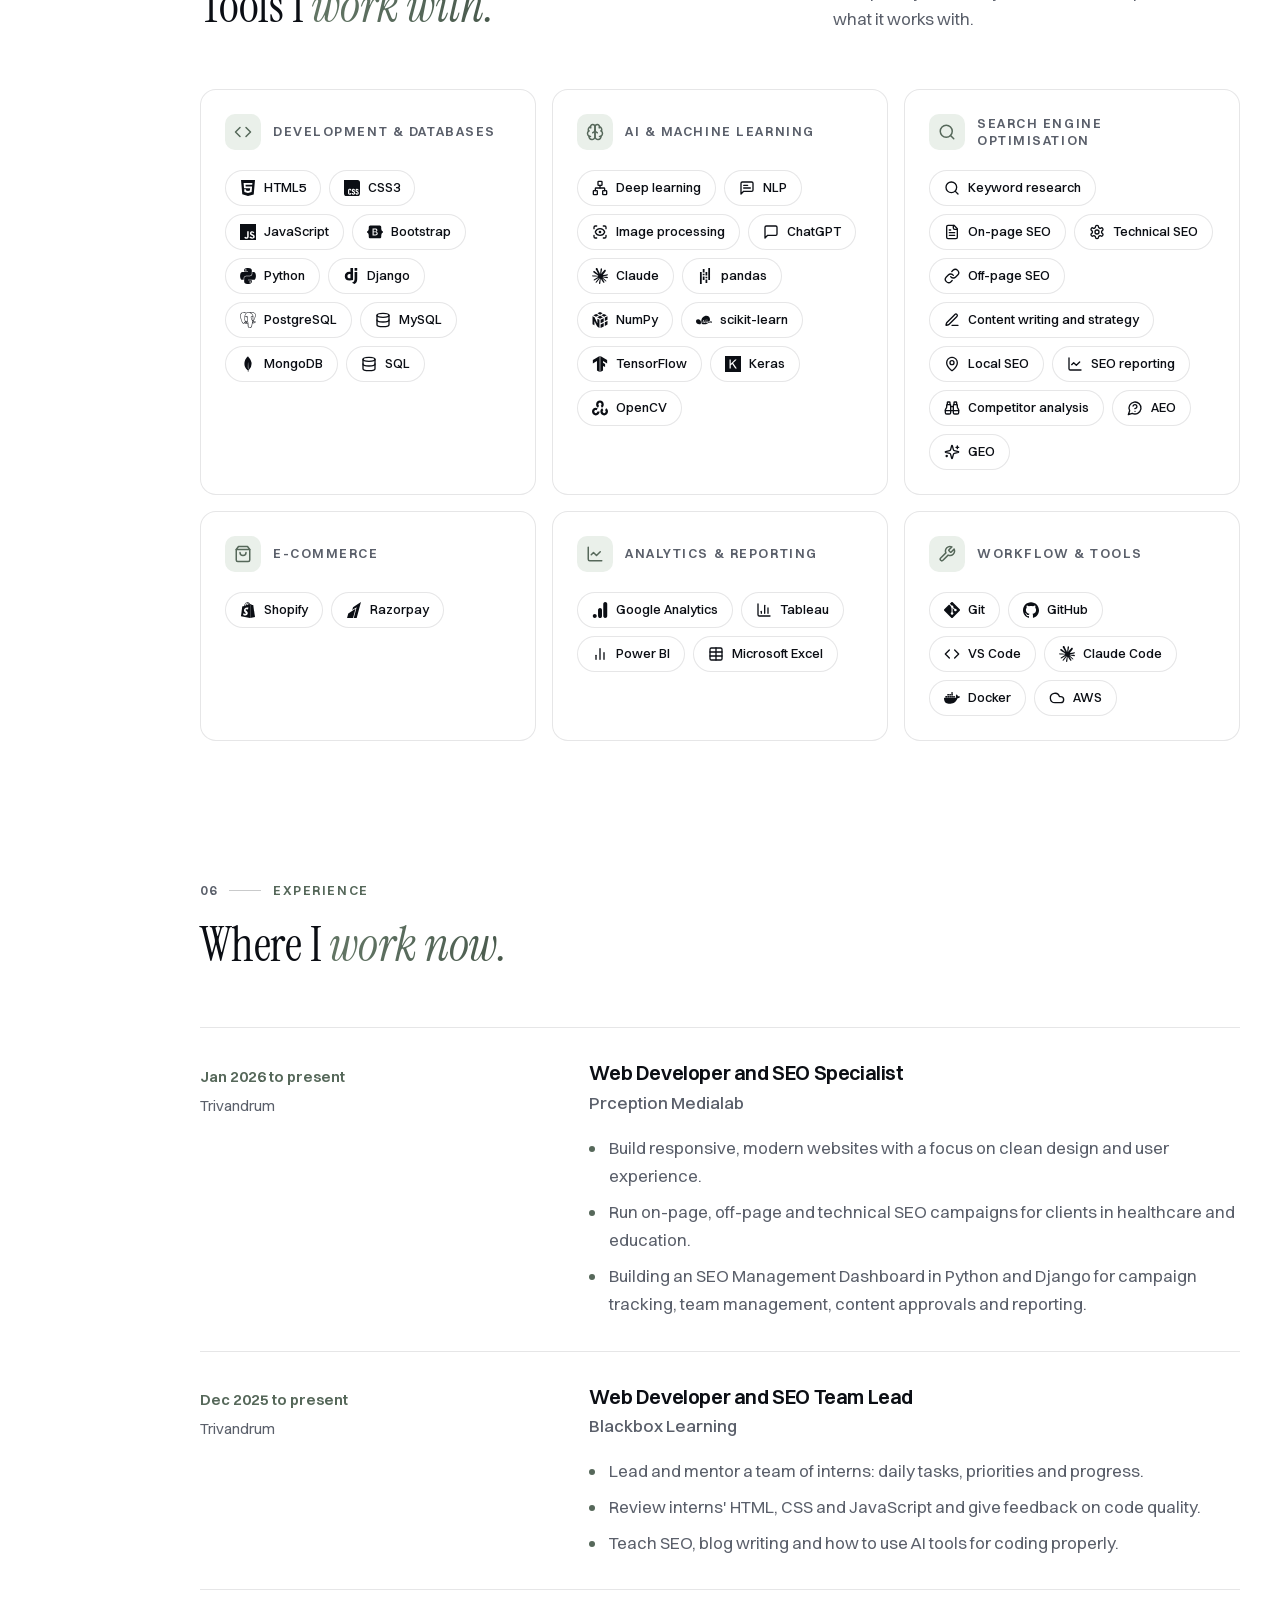
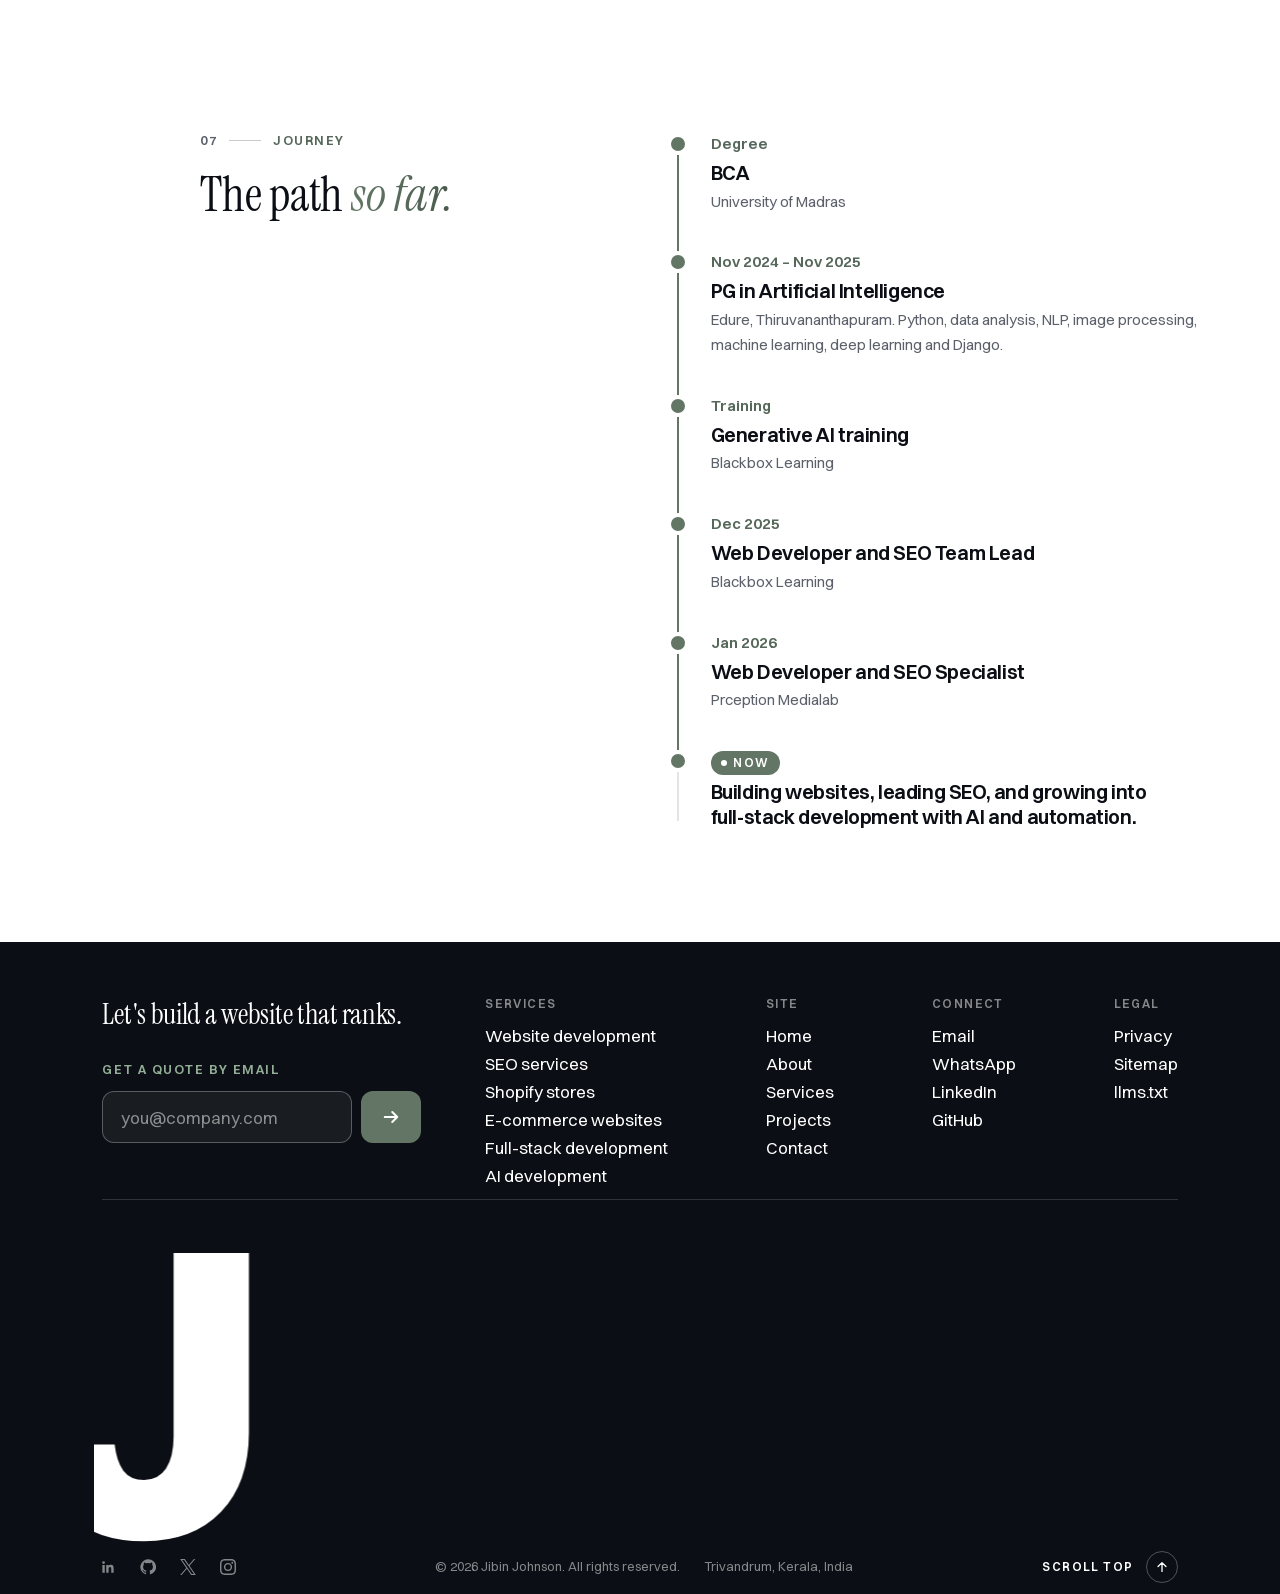
==== commit 9bab09fc: "FAQ: clean list with sans questions and circled plus, all closed by default, home FAQ 10 questions C" ====
--- a/about/index.html
+++ b/about/index.html
@@ -28,7 +28,7 @@
 <link rel="icon" href="../assets/img/favicon.svg?v=2" type="image/svg+xml">
 <link rel="preload" href="../assets/fonts/Switzer-Variable.woff2" as="font" type="font/woff2" crossorigin>
 <link rel="preload" href="../assets/fonts/InstrumentSerif-Regular.woff2" as="font" type="font/woff2" crossorigin>
-<link rel="stylesheet" href="../assets/css/main.css?v=230">
+<link rel="stylesheet" href="../assets/css/main.css?v=233">
 <link rel="stylesheet" href="../assets/css/about.css?v=19">
 <script>document.documentElement.className='js'</script>
 <script type="application/ld+json">{"@context":"https://schema.org","@graph":[{"@type":"WebSite","@id":"https://jibinjohnson.in/#website","url":"https://jibinjohnson.in/","name":"Jibin Johnson","inLanguage":"en-IN","publisher":{"@id":"https://jibinjohnson.in/#person"}},{"@type":"Person","@id":"https://jibinjohnson.in/#person","name":"Jibin Johnson","url":"https://jibinjohnson.in/","image":"https://jibinjohnson.in/assets/img/about-portrait.webp","jobTitle":"Web Developer and SEO Specialist","email":"jibinjohnsoninfo@gmail.com","telephone":"+917736208172","address":{"@type":"PostalAddress","addressLocality":"Thiruvananthapuram","addressRegion":"Kerala","addressCountry":"IN"},"worksFor":[{"@type":"Organization","name":"Prception Medialab","url":"https://prception.in/"},{"@type":"Organization","name":"Blackbox Learning","url":"https://blackboxlearning.in/"}],"alumniOf":[{"@type":"CollegeOrUniversity","name":"University of Madras"},{"@type":"EducationalOrganization","name":"Edure"}],"knowsAbout":["Web development","Search engine optimisation","Shopify","E-commerce development","Python","Django","Machine learning","Artificial intelligence"],"sameAs":["https://www.linkedin.com/in/jibinjohnson/","https://github.com/Jibinjohnson11","https://x.com/jibinjohnsonn","https://www.instagram.com/jibinjohnson.in/"]},{"@type":"AboutPage","@id":"https://jibinjohnson.in/about/#webpage","url":"https://jibinjohnson.in/about/","name":"About | Web Developer & SEO Specialist in Trivandrum","description":"Web developer and SEO specialist in Trivandrum, Kerala. BCA graduate with a postgraduate diploma in AI, building SEO-first websites and web applications.","isPartOf":{"@id":"https://jibinjohnson.in/#website"},"inLanguage":"en-IN","mainEntity":{"@id":"https://jibinjohnson.in/#person"}},{"@type":"BreadcrumbList","itemListElement":[{"@type":"ListItem","position":1,"name":"Home","item":"https://jibinjohnson.in/"},{"@type":"ListItem","position":2,"name":"About","item":"https://jibinjohnson.in/about/"}]}]}</script>
--- a/assets/css/main.css
+++ b/assets/css/main.css
@@ -327,17 +327,22 @@
 .steps li::before{content:counter(s);margin-bottom:.75rem;font-family:var(--display);font-size:var(--fs-2xl);font-weight:var(--fw-regular);line-height:var(--lh-display);color:var(--accent)}
 
 
-/* faq (every page): a simple list: questions in the display serif, a hairline above, between and below the rows,
-   a thin plus that turns 45° into a cross. main.js animates the height (instant under reduced motion and without JS) */
+/* faq (every page): a clean list from a user reference (28 Nov 2026): hairlines above, between and below the rows,
+   questions in sans semibold (sage on hover), a 40px white circle with a 1px border and an ink plus on the right;
+   open: the circle fills --ink, the plus turns into a white cross. main.js animates the height (instant under
+   reduced motion and without JS) */
 .faq-grid{display:grid;grid-template-columns:minmax(0,5fr) minmax(0,7fr);gap:2rem 4rem;align-items:start}
 .faq-grid h2{position:sticky;top:6.5rem}
+.faq{--faq-ic:2.5rem;--faq-line:calc(var(--fs-md) * var(--lh-title))}
 .faq details{border-top:1px solid var(--line)}
 .faq details:last-child{border-bottom:1px solid var(--line)}
-.faq summary{list-style:none;cursor:pointer;display:flex;justify-content:space-between;align-items:flex-start;gap:1.5rem;padding:1.5rem 0;font-family:var(--display);font-weight:var(--fw-regular);font-size:var(--fs-lg);line-height:var(--lh-title);letter-spacing:var(--ls-h2);color:var(--ink)}
+.faq summary{list-style:none;cursor:pointer;display:flex;justify-content:space-between;align-items:flex-start;gap:1.5rem;padding:clamp(1.25rem,1rem + .9vw,1.75rem) 0;font-size:var(--fs-md);font-weight:var(--fw-semibold);line-height:var(--lh-title);letter-spacing:var(--ls-title);color:var(--ink);transition:color .25s var(--ease)}
 .faq summary::-webkit-details-marker{display:none}
-.faq summary::after{content:"";flex:none;width:1rem;height:1rem;margin-top:calc(.65em - .5rem);color:var(--accent);background:linear-gradient(currentColor,currentColor) 50%/100% 1.5px no-repeat,linear-gradient(currentColor,currentColor) 50%/1.5px 100% no-repeat;transition:transform .35s var(--ease)}
-.faq details[open]:not(.is-closing) summary::after{transform:rotate(45deg)}
-.faq details p{padding:0 2.5rem 1.5rem 0;color:var(--muted);max-width:60ch}
+.faq summary::after{content:"";flex:none;width:var(--faq-ic);height:var(--faq-ic);margin-top:calc((var(--faq-line) - var(--faq-ic)) / 2);border-radius:50%;border:1px solid var(--line-strong);color:var(--ink);background:linear-gradient(currentColor,currentColor) 50%/.8125rem 1.75px no-repeat,linear-gradient(currentColor,currentColor) 50%/1.75px .8125rem no-repeat,var(--surface);transition:transform .35s var(--ease),background-color .35s var(--ease),border-color .35s var(--ease),color .35s var(--ease)}
+@media (hover:hover){.faq summary:hover{color:var(--accent)}.faq summary:hover::after{border-color:var(--accent-btn)}}
+.faq details[open]:not(.is-closing) summary::after{transform:rotate(45deg);background-color:var(--ink);border-color:var(--ink);color:var(--bg)}
+.faq details p{padding:0 calc(var(--faq-ic) + 1.5rem) clamp(1.25rem,1rem + .9vw,1.75rem) 0;margin-top:-.25rem;color:var(--muted);max-width:60ch}
+@media (max-width:600px){.faq{--faq-ic:2.25rem}.faq summary{gap:1rem}.faq details p{padding-right:0}}
 /* home: a short contact prompt under the FAQ heading (sticky with it on desktop) */
 .faq-ask{margin-top:clamp(1.75rem,1.25rem + 1.5vw,2.5rem)}
 .faq-ask p{color:var(--muted);margin-bottom:.875rem}
@@ -821,7 +826,6 @@
   .bio{grid-template-columns:repeat(2,minmax(0,1fr))}
   .proj dl{grid-template-columns:minmax(0,1fr);gap:.15rem}
   .proj dd{margin-bottom:.6rem}
-  .faq details p{padding-right:0}
   /* inner-page H1: lines flow and balance so none leaves a word alone; fluid so "Website&nbsp;development" fits at 360px */
   .hero.sub .ln,.hero.sub .ln>span{display:inline}
   :root{--fs-h1:clamp(1.875rem,calc(10.5vw - .25rem),2.25rem)}
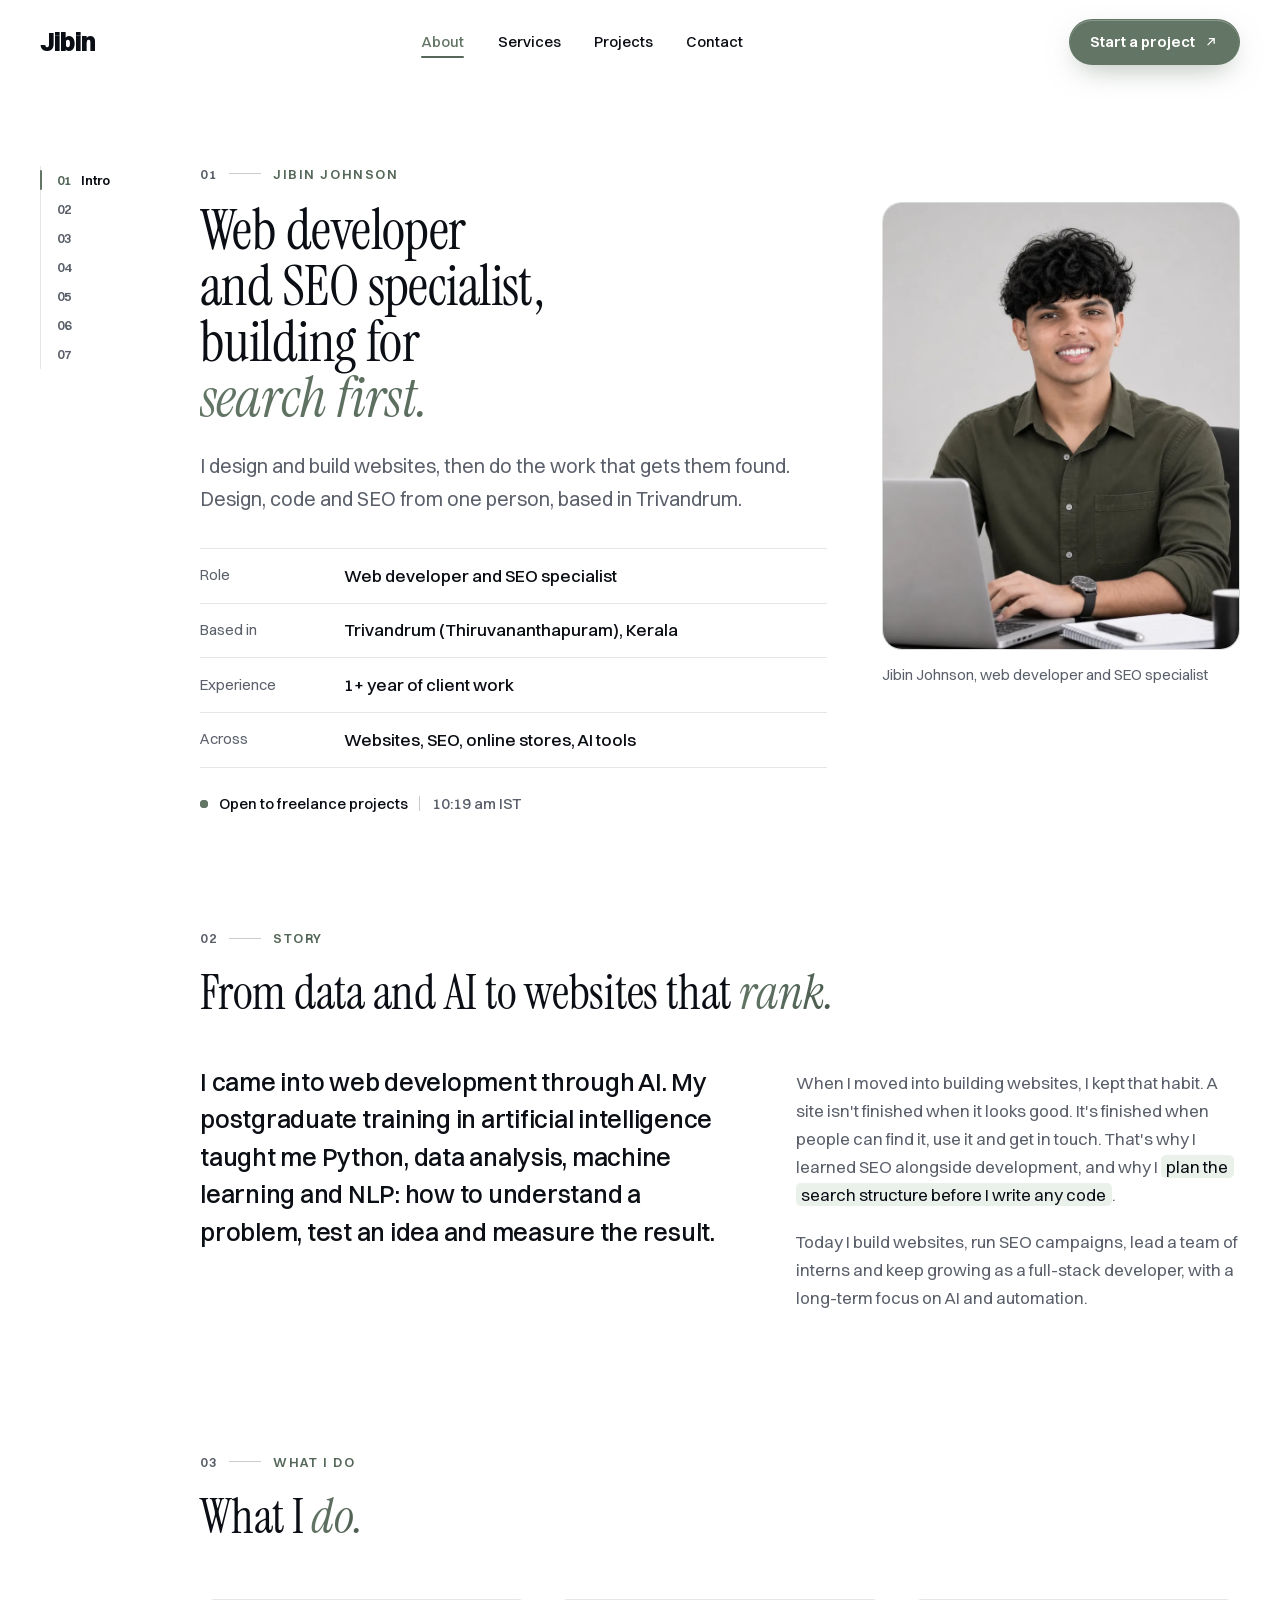
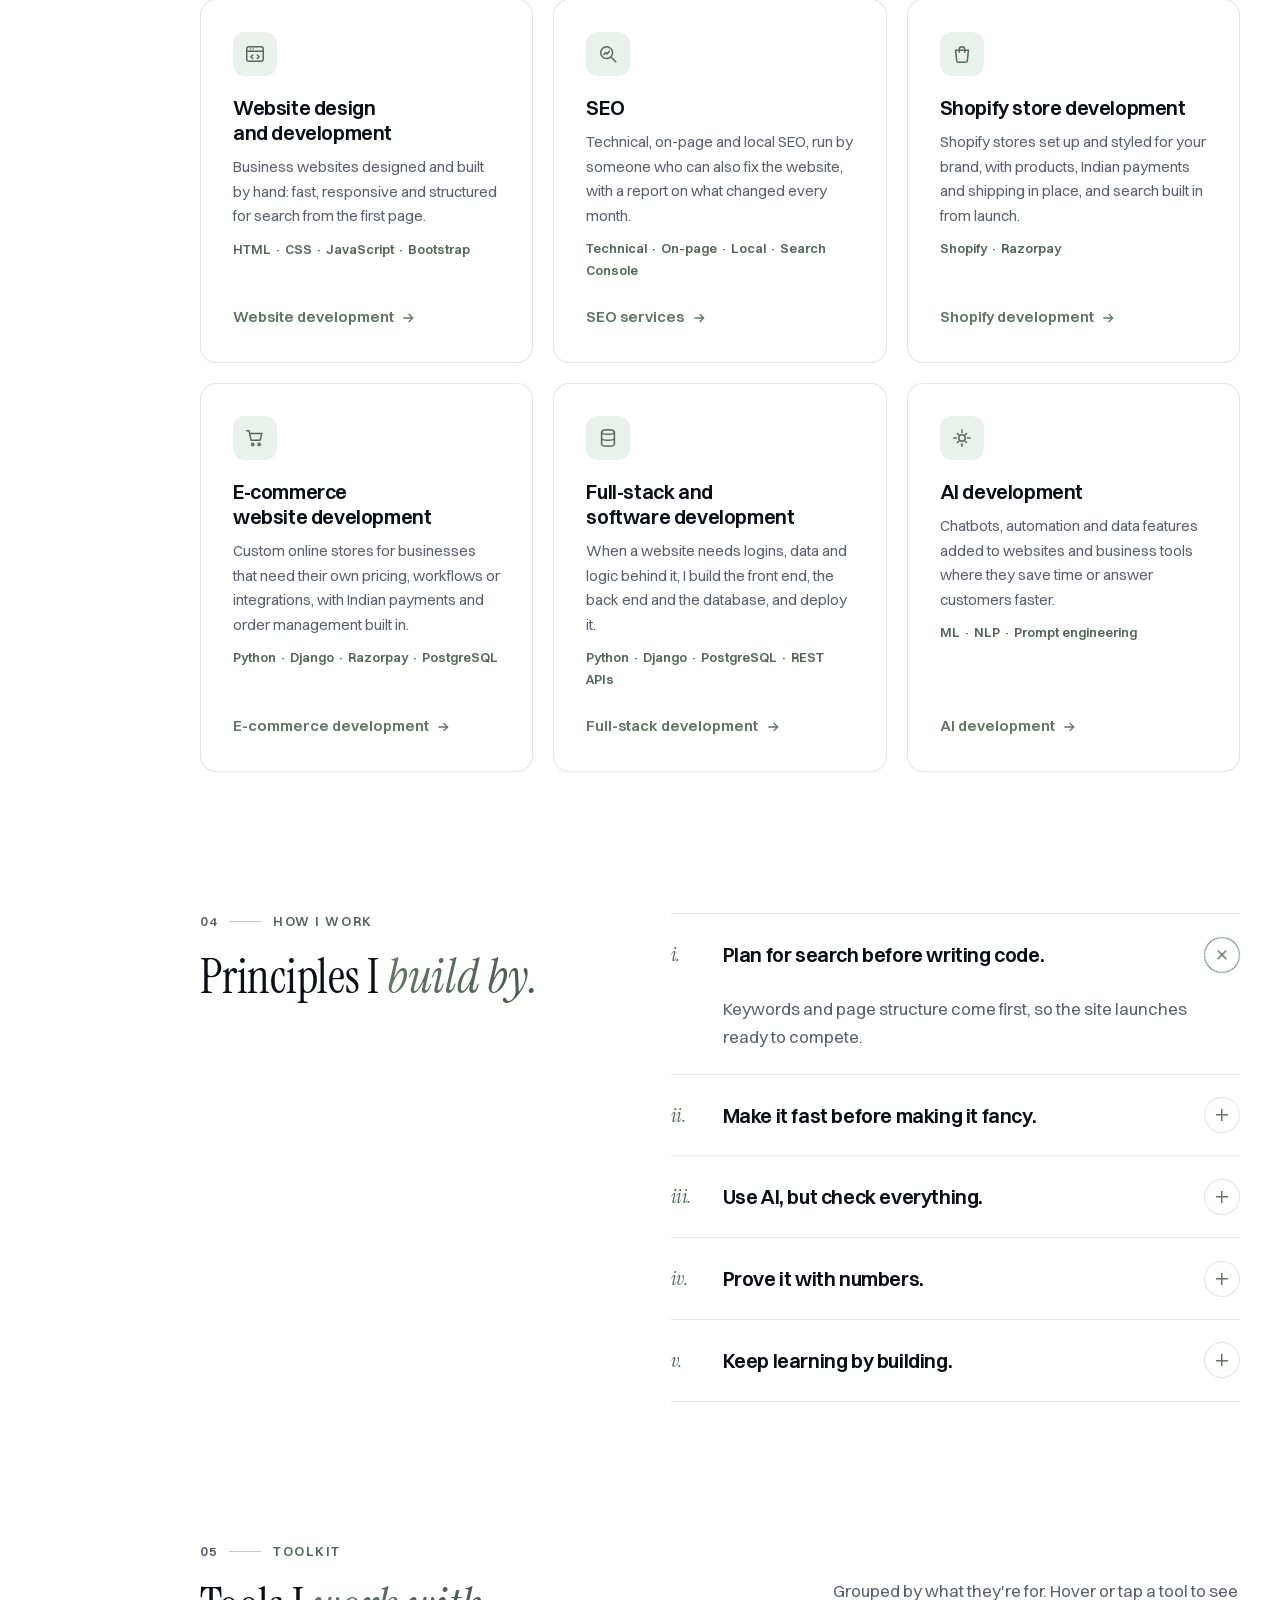
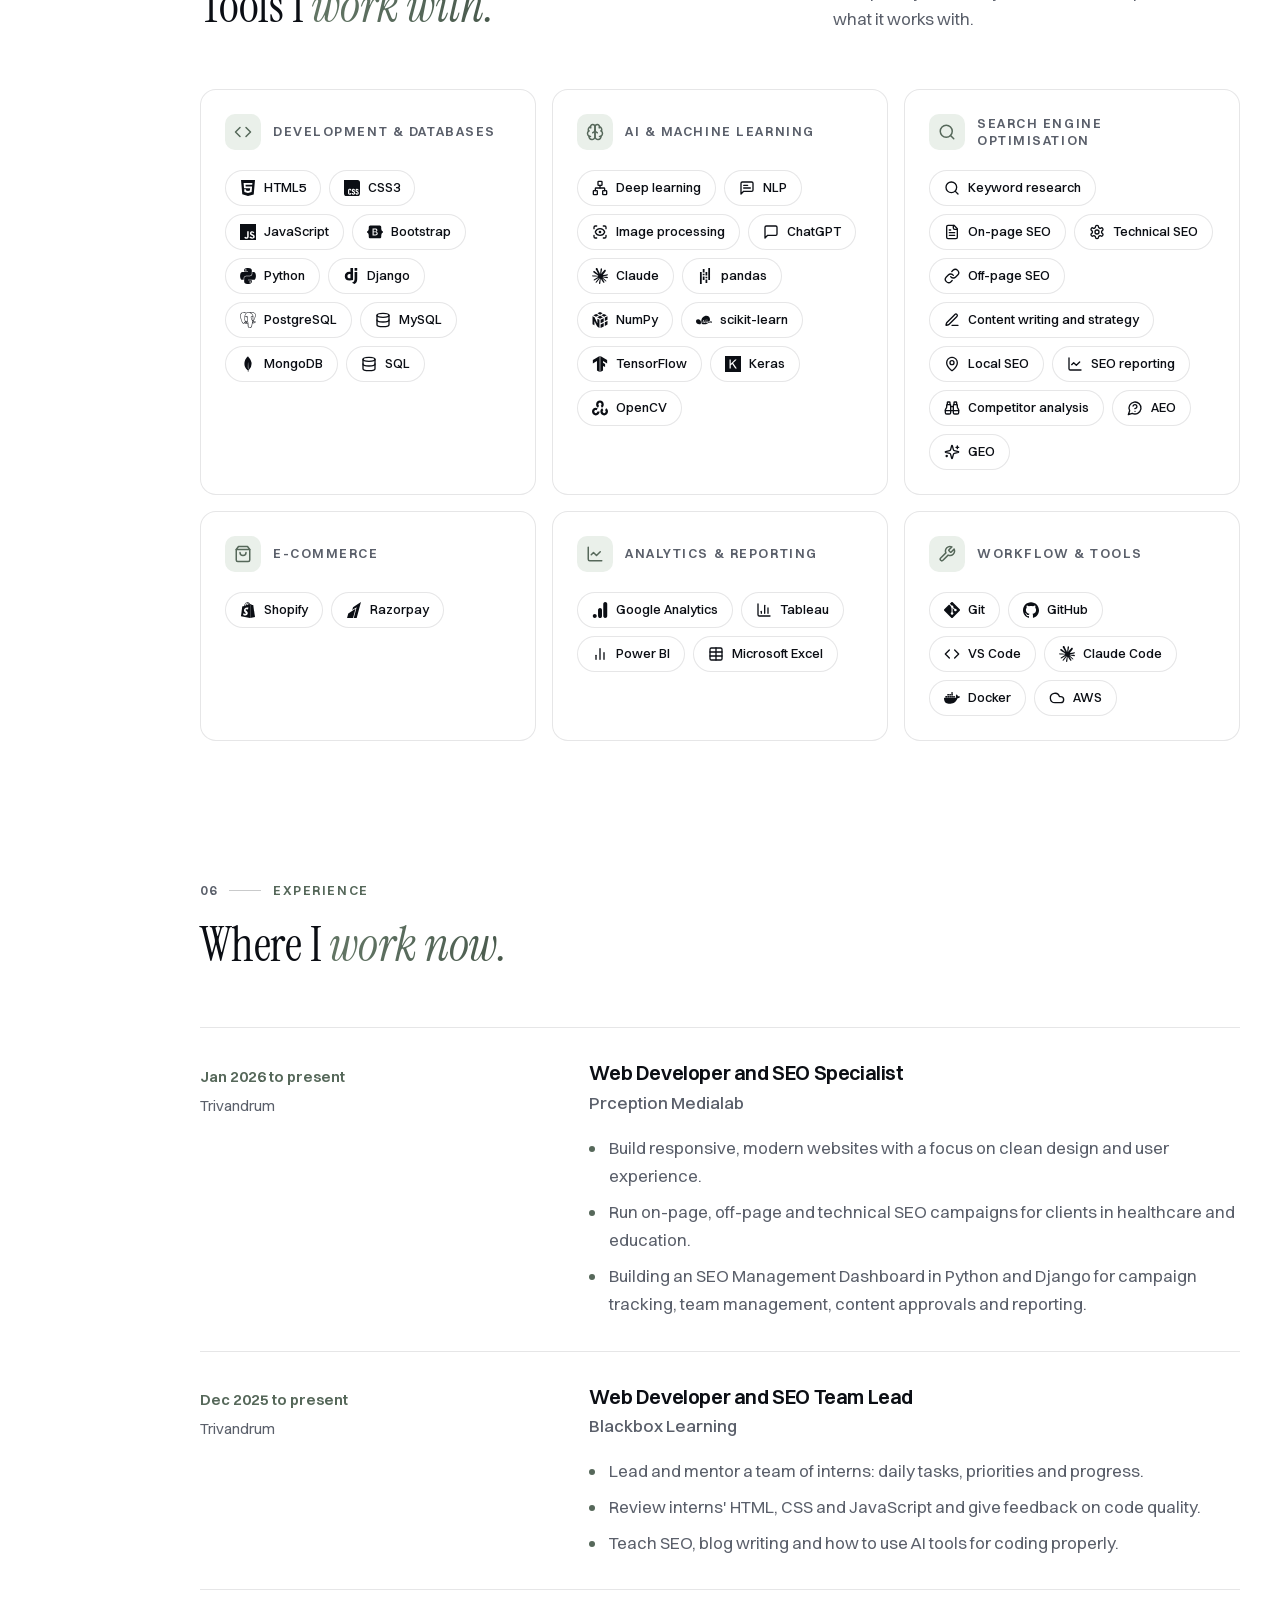
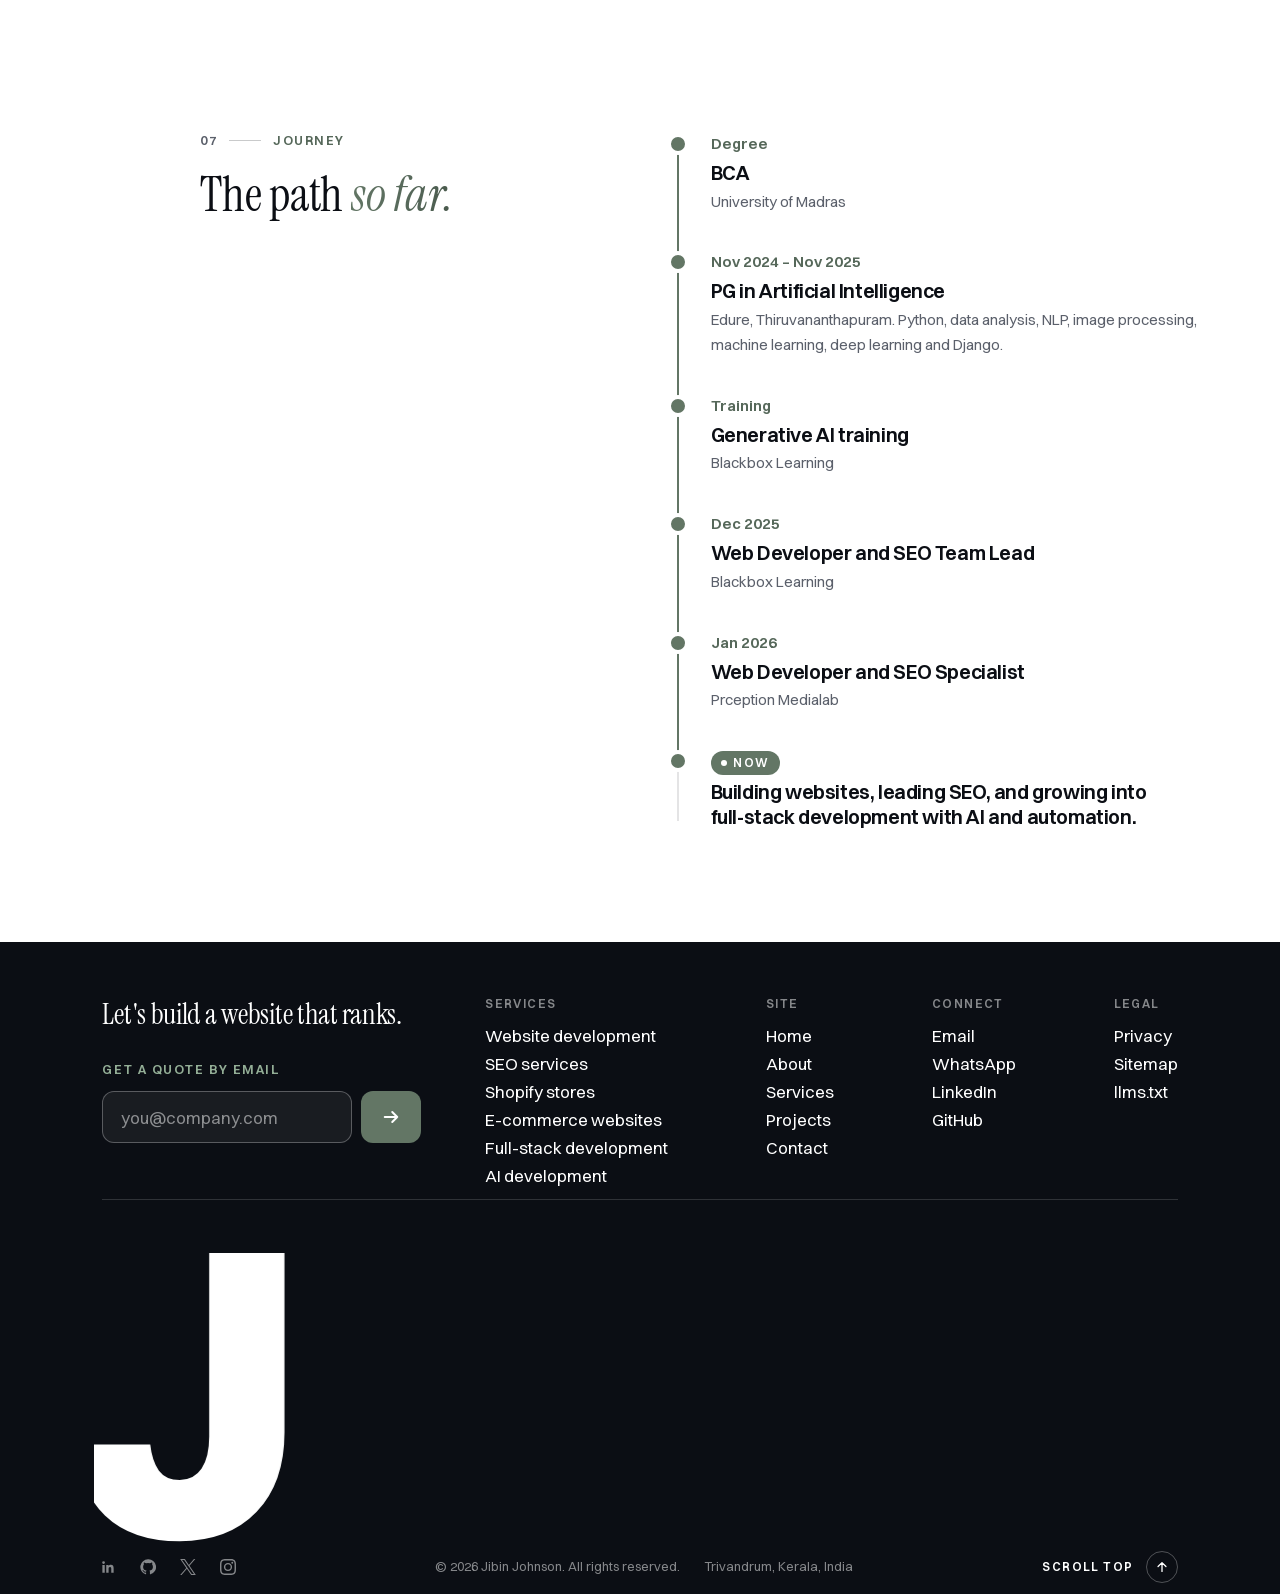
==== commit 81038878: "Type: smaller, consistent phone type scale (600px and below) Co-Authored-By: Claude Opus 5.5 <norepl" ====
--- a/about/index.html
+++ b/about/index.html
@@ -28,7 +28,7 @@
 <link rel="icon" href="../assets/img/favicon.svg?v=2" type="image/svg+xml">
 <link rel="preload" href="../assets/fonts/Switzer-Variable.woff2" as="font" type="font/woff2" crossorigin>
 <link rel="preload" href="../assets/fonts/InstrumentSerif-Regular.woff2" as="font" type="font/woff2" crossorigin>
-<link rel="stylesheet" href="../assets/css/main.css?v=233">
+<link rel="stylesheet" href="../assets/css/main.css?v=235">
 <link rel="stylesheet" href="../assets/css/about.css?v=19">
 <script>document.documentElement.className='js'</script>
 <script type="application/ld+json">{"@context":"https://schema.org","@graph":[{"@type":"WebSite","@id":"https://jibinjohnson.in/#website","url":"https://jibinjohnson.in/","name":"Jibin Johnson","inLanguage":"en-IN","publisher":{"@id":"https://jibinjohnson.in/#person"}},{"@type":"Person","@id":"https://jibinjohnson.in/#person","name":"Jibin Johnson","url":"https://jibinjohnson.in/","image":"https://jibinjohnson.in/assets/img/about-portrait.webp","jobTitle":"Web Developer and SEO Specialist","email":"jibinjohnsoninfo@gmail.com","telephone":"+917736208172","address":{"@type":"PostalAddress","addressLocality":"Thiruvananthapuram","addressRegion":"Kerala","addressCountry":"IN"},"worksFor":[{"@type":"Organization","name":"Prception Medialab","url":"https://prception.in/"},{"@type":"Organization","name":"Blackbox Learning","url":"https://blackboxlearning.in/"}],"alumniOf":[{"@type":"CollegeOrUniversity","name":"University of Madras"},{"@type":"EducationalOrganization","name":"Edure"}],"knowsAbout":["Web development","Search engine optimisation","Shopify","E-commerce development","Python","Django","Machine learning","Artificial intelligence"],"sameAs":["https://www.linkedin.com/in/jibinjohnson/","https://github.com/Jibinjohnson11","https://x.com/jibinjohnsonn","https://www.instagram.com/jibinjohnson.in/"]},{"@type":"AboutPage","@id":"https://jibinjohnson.in/about/#webpage","url":"https://jibinjohnson.in/about/","name":"About | Web Developer & SEO Specialist in Trivandrum","description":"Web developer and SEO specialist in Trivandrum, Kerala. BCA graduate with a postgraduate diploma in AI, building SEO-first websites and web applications.","isPartOf":{"@id":"https://jibinjohnson.in/#website"},"inLanguage":"en-IN","mainEntity":{"@id":"https://jibinjohnson.in/#person"}},{"@type":"BreadcrumbList","itemListElement":[{"@type":"ListItem","position":1,"name":"Home","item":"https://jibinjohnson.in/"},{"@type":"ListItem","position":2,"name":"About","item":"https://jibinjohnson.in/about/"}]}]}</script>
--- a/assets/css/main.css
+++ b/assets/css/main.css
@@ -828,7 +828,19 @@
   .proj dd{margin-bottom:.6rem}
   /* inner-page H1: lines flow and balance so none leaves a word alone; fluid so "Website&nbsp;development" fits at 360px */
   .hero.sub .ln,.hero.sub .ln>span{display:inline}
-  :root{--fs-h1:clamp(1.875rem,calc(10.5vw - .25rem),2.25rem)}
+  :root{--fs-h1:clamp(1.75rem,calc(9.5vw - .25rem),2rem)}
+  /* phone type scale: one smaller set of tokens, so every page steps down together and keeps the same hierarchy
+     (home H1 > inner H1 > H2 > large H3 > H3 > body). 12px and 13px labels stay as they are. */
+  :root{
+    --fs-display:clamp(1.875rem,calc(10vw - .25rem),2.375rem);   /* 32 at 360, 35 at 390 */
+    --fs-h2:1.75rem;       /* 28px */
+    --fs-2xl:1.625rem;     /* 26px */
+    --fs-xl:1.375rem;      /* 22px */
+    --fs-lg:1.125rem;      /* 18px */
+    --fs-md:1.125rem;      /* 18px */
+    --fs-lede:1.0625rem;   /* 17px */
+    --fs-base:1rem;        /* 16px (inputs stay 16px, so iOS doesn't zoom on focus) */
+  }
 }
 @media (prefers-reduced-motion:reduce){
   *,*::before,*::after{animation:none!important;transition:none!important}
